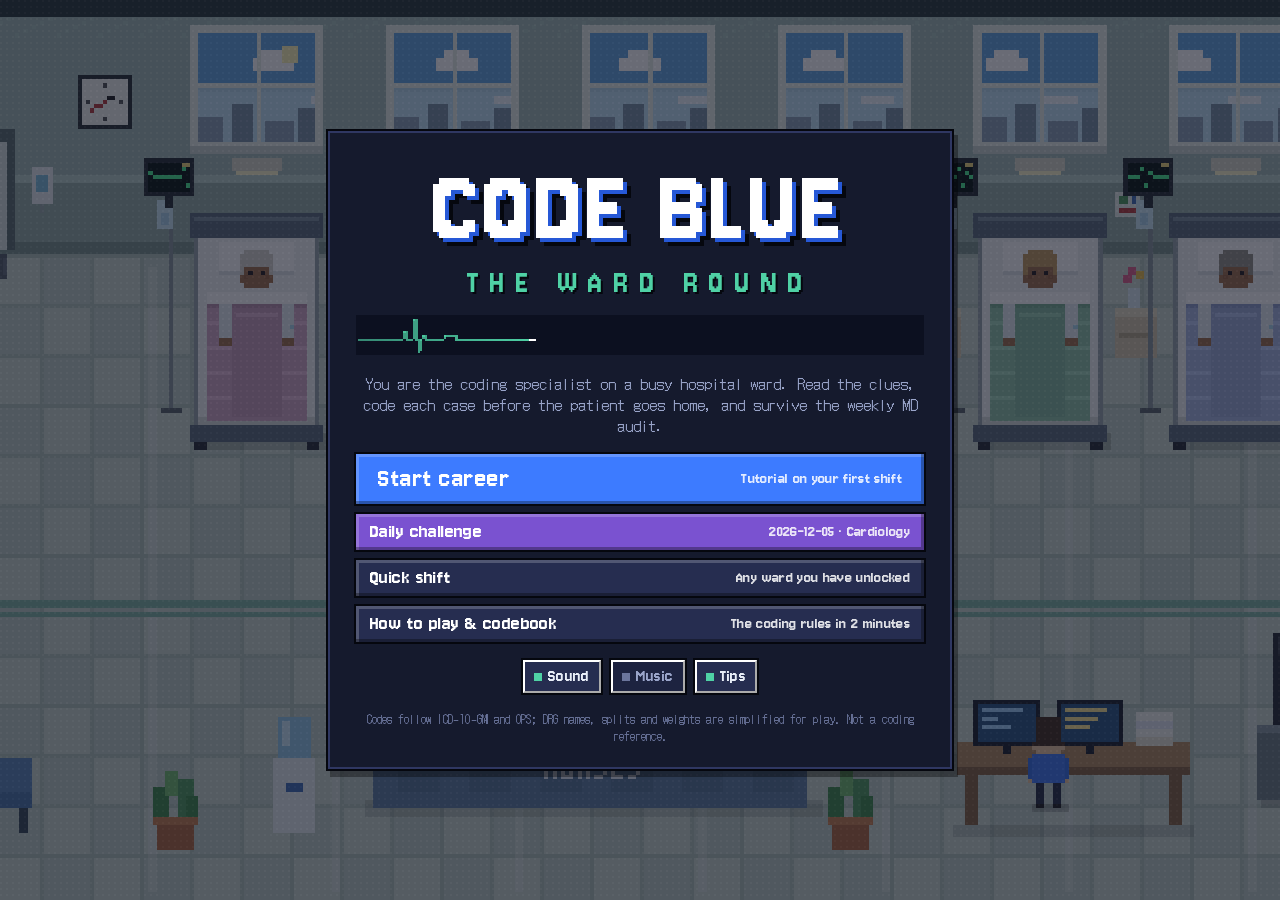
==== index.html @ c062140e "Add Code Blue: The Ward Round, a pixel-art hospital coding game Single-file browser game: ward simul" ====
<!doctype html>
<html lang="en">
<head>
<meta charset="utf-8">
<meta name="viewport" content="width=device-width,initial-scale=1,viewport-fit=cover">
<title>Code Blue: The Ward Round</title>
<meta name="claude:viewport-fit-sides" content="cover">
<meta name="description" content="A pixel-art time-management game about hospital case coding: read the clues, code each patient before discharge, survive the MD audit.">
<link rel="preconnect" href="https://fonts.googleapis.com">
<link rel="preconnect" href="https://fonts.gstatic.com" crossorigin>
<link href="https://fonts.googleapis.com/css2?family=DotGothic16&family=IBM+Plex+Mono:wght@400;600&family=Jersey+10&display=swap" rel="stylesheet">
<style>
/* Layout: one-screen arcade app. Ward canvas + case board on the left, patient chart on the right; stacks on phones. */
:root {
  color-scheme: dark;
  --ink: #0c1020;
  --panel: #151a2d;
  --panel-2: #1d2340;
  --panel-3: #262d50;
  --line: #2f3762;
  --line-2: #434e86;
  --edge: #05070e;
  --text: #e8edf7;
  --muted: #9aa5ca;
  --dim: #6b759c;
  --blue: #3d7bff;
  --blue-2: #2658d6;
  --mint: #4fd1a5;
  --amber: #ffb84d;
  --red: #ff5c6c;
  --violet: #b48cff;
  --gold: #ffd84a;
  --paper: #e6eeea;
  --paper-2: #d3dfda;
  --paper-ink: #1b2725;
  --paper-mute: #5a6d68;
  --f-display: 'Jersey 10', 'Arial Narrow', 'Courier New', monospace;
  --f-body: 'DotGothic16', 'Trebuchet MS', system-ui, sans-serif;
  --f-mono: 'IBM Plex Mono', ui-monospace, 'SFMono-Regular', Menlo, Consolas, monospace;
}
* { box-sizing: border-box; }
html, body { height: 100%; }
body {
  margin: 0; background: var(--ink); color: var(--text);
  font-family: var(--f-body); font-size: 15px; line-height: 1.4;
  background-image: radial-gradient(circle at 1px 1px, rgba(255, 255, 255, 0.035) 1px, transparent 0);
  background-size: 6px 6px;
  -webkit-font-smoothing: none;
  font-variant-ligatures: none;
}
button { font-family: inherit; font-size: inherit; color: inherit; }
:focus-visible { outline: 2px solid var(--gold); outline-offset: 2px; }
#root { height: 100%; }
.screen { min-height: 100%; padding-block: 20px; padding-left: max(16px, env(safe-area-inset-left, 0px)); padding-right: max(16px, env(safe-area-inset-right, 0px)); }

/* ---------- pixel primitives */
.frame { background: var(--panel); box-shadow: 0 0 0 2px var(--line), 0 0 0 4px var(--edge), 4px 6px 0 4px rgba(0, 0, 0, 0.35); }
.btn {
  display: inline-flex; align-items: center; justify-content: center; gap: 8px; cursor: pointer; border: 0;
  background: var(--blue); color: #fff; padding: 9px 14px; font-size: 15px; letter-spacing: 0.02em;
  box-shadow: inset -3px -3px 0 rgba(0, 0, 0, 0.32), inset 3px 3px 0 rgba(255, 255, 255, 0.2), 0 0 0 2px var(--edge);
  transition: transform 0.05s;
  user-select: none;
}
.btn:hover { filter: brightness(1.12); }
.btn:active { transform: translateY(2px); box-shadow: inset 3px 3px 0 rgba(0, 0, 0, 0.32), 0 0 0 2px var(--edge); }
.btn[disabled] { filter: grayscale(0.85) brightness(0.7); cursor: not-allowed; }
.btn.ghost { background: var(--panel-3); }
.btn.mint { background: #23a07a; }
.btn.amber { background: #c77d16; }
.btn.red { background: #c83448; }
.btn.violet { background: #7a52d0; }
.btn.small { padding: 5px 9px; font-size: 13px; }
.btn.big { padding: 14px 22px; font-size: 19px; }
.icon { width: 18px; height: 18px; image-rendering: pixelated; flex: none; }
.icon.sm { width: 14px; height: 14px; }
.icon.lg { width: 27px; height: 27px; }
.tag { display: inline-flex; align-items: center; gap: 4px; padding: 1px 6px; font-size: 12px; letter-spacing: 0.06em; text-transform: uppercase; background: var(--panel-3); color: var(--muted); }
.kbd { font-family: var(--f-mono); font-size: 11px; padding: 0 4px; background: var(--panel-3); color: var(--muted); }
.muted { color: var(--muted); }
.mono { font-family: var(--f-mono); }
.num { font-variant-numeric: tabular-nums; }
h1, h2, h3 { font-weight: 700; margin: 0; text-wrap: balance; }

/* ---------- title */
.title-screen { display: grid; place-items: center; min-height: 100%; position: relative; overflow: hidden; }
.title-bg { position: absolute; inset: 0; width: 100%; height: 100%; image-rendering: pixelated; object-fit: cover; opacity: 0.38; filter: saturate(0.9); }
.title-card { position: relative; width: min(620px, 100%); padding: 28px 26px 22px; display: grid; gap: 18px; text-align: center; }
.logo { font-size: clamp(42px, 10vw, 76px); line-height: 0.9; letter-spacing: 0.02em; color: #fff; text-shadow: 4px 4px 0 var(--blue-2), 8px 8px 0 var(--edge); }
.logo small { display: block; font-size: 0.32em; letter-spacing: 0.3em; color: var(--mint); text-shadow: 2px 2px 0 var(--edge); margin-top: 10px; }
.ecg { width: 100%; height: 40px; image-rendering: pixelated; }
.menu { display: grid; gap: 10px; }
.menu .btn { width: 100%; justify-content: space-between; }
.menu .btn span.sub { font-size: 12px; opacity: 0.8; }
.title-foot { font-size: 12px; color: var(--dim); }
.title-foot a { color: var(--muted); }
.row { display: flex; gap: 10px; flex-wrap: wrap; align-items: center; }
.row.center { justify-content: center; }
.toggle { display: inline-flex; gap: 6px; align-items: center; cursor: pointer; font-size: 13px; color: var(--muted); background: var(--panel-2); padding: 5px 9px; box-shadow: 0 0 0 2px var(--edge); }
.toggle[aria-pressed="true"] { color: var(--text); background: var(--panel-3); }
.toggle .dot { width: 8px; height: 8px; background: var(--dim); }
.toggle[aria-pressed="true"] .dot { background: var(--mint); }

/* ---------- hub */
.hub { max-width: 1060px; margin: 0 auto; display: grid; gap: 18px; }
.hub-head { display: flex; justify-content: space-between; align-items: end; gap: 16px; flex-wrap: wrap; }
.hub-head h1 { font-size: 34px; }
.eyebrow { font-size: 12px; letter-spacing: 0.22em; text-transform: uppercase; color: var(--mint); }
.week-track { display: grid; grid-template-columns: repeat(4, minmax(0, 1fr)); gap: 14px; }
.slot { padding: 14px; display: grid; gap: 8px; min-height: 128px; align-content: start; }
.slot.current { box-shadow: 0 0 0 2px var(--blue), 0 0 0 4px var(--edge), 4px 6px 0 4px rgba(0, 0, 0, 0.35); }
.slot.slot-boss { background: #2a1830; }
.slot h3 { font-size: 17px; }
.stars { display: flex; gap: 3px; }
.hub-grid { display: grid; grid-template-columns: minmax(0, 1.4fr) minmax(0, 1fr); gap: 18px; }
.panel { padding: 16px; display: grid; gap: 12px; align-content: start; }
.panel h2 { font-size: 18px; }
.ward-list { display: grid; gap: 8px; }
.ward-item { display: grid; grid-template-columns: 12px minmax(0, 1fr) auto; gap: 10px; align-items: center; padding: 8px 10px; background: var(--panel-2); }
.ward-item .sw { width: 12px; height: 28px; }
.ward-item.locked { opacity: 0.45; }
.ward-item p { margin: 0; font-size: 13px; color: var(--muted); }
.perk-list { display: grid; gap: 8px; }
.perk { display: grid; grid-template-columns: 27px minmax(0, 1fr); gap: 10px; align-items: center; padding: 8px 10px; background: var(--panel-2); }
.perk b { display: block; }
.perk span { font-size: 13px; color: var(--muted); }
.risk-meter { display: flex; gap: 4px; }
.risk-meter i { width: 14px; height: 14px; background: var(--panel-3); box-shadow: 0 0 0 1px var(--edge); }
.risk-meter i.on { background: var(--red); }

/* ---------- game */
.game { height: 100%; display: grid; grid-template-rows: auto minmax(0, 1fr); }
.hud { display: flex; align-items: center; gap: 12px; flex-wrap: wrap; padding: 8px max(16px, env(safe-area-inset-right, 0px)) 8px max(16px, env(safe-area-inset-left, 0px)); background: var(--panel); box-shadow: 0 2px 0 var(--line), 0 4px 0 var(--edge); position: relative; z-index: 5; }
.hud .ward-badge { display: flex; align-items: center; gap: 8px; font-size: 15px; }
.hud .ward-badge i { width: 10px; height: 22px; display: block; }
.hud .clock { font-size: 18px; min-width: 128px; font-variant-numeric: tabular-nums; }
.hud .clock small { display: block; font-size: 11px; color: var(--muted); letter-spacing: 0.1em; }
.energy { display: flex; align-items: center; gap: 6px; }
.energy .pips { display: flex; gap: 2px; }
.energy .pips i { width: 9px; height: 16px; background: var(--panel-3); box-shadow: 0 0 0 1px var(--edge); display: block; }
.energy .pips i.on { background: var(--gold); box-shadow: inset 0 -3px 0 #c89a18, 0 0 0 1px var(--edge); }
.energy .pips i.cost { background: #8a6a10; animation: blink 0.6s steps(2) infinite; }
.score { font-size: 20px; font-variant-numeric: tabular-nums; min-width: 92px; text-align: right; }
.score small { display: block; font-size: 11px; color: var(--muted); letter-spacing: 0.1em; }
.combo { font-size: 13px; color: var(--gold); min-width: 54px; }
.hud .spacer { flex: 1; }
.hud .tools { display: flex; gap: 6px; flex-wrap: wrap; }
@keyframes blink { 50% { opacity: 0.35; } }

.play { display: grid; grid-template-columns: minmax(0, 1.3fr) minmax(360px, 1fr); gap: 16px; padding: 14px max(16px, env(safe-area-inset-right, 0px)) 14px max(16px, env(safe-area-inset-left, 0px)); min-height: 0; }
.left { display: grid; grid-template-rows: auto auto minmax(0, 1fr); gap: 14px; min-height: 0; min-width: 0; }
.lower { display: grid; grid-template-columns: minmax(0, 1.25fr) minmax(0, 1fr); gap: 14px; min-height: 0; }
.lower > section { min-height: 0; display: grid; grid-template-rows: auto minmax(0, 1fr); gap: 8px; padding: 10px 12px; }
.timeline { position: relative; overflow: auto; min-height: 0; display: grid; gap: 4px; align-content: start; }
.tl-axis { position: relative; height: 16px; margin-left: 96px; font-size: 11px; color: var(--dim); }
.tl-axis span { position: absolute; top: 0; transform: translateX(-50%); white-space: nowrap; }
.tl-row { display: grid; grid-template-columns: 90px minmax(0, 1fr); gap: 6px; align-items: center; font-size: 12px; cursor: pointer; border: 0; background: transparent; color: var(--text); padding: 0; text-align: left; }
.tl-row .nm { white-space: nowrap; overflow: hidden; text-overflow: ellipsis; color: var(--muted); }
.tl-row.sel .nm { color: var(--text); }
.tl-track { position: relative; height: 14px; background: repeating-linear-gradient(90deg, var(--panel-2) 0 1px, transparent 1px 100%); background-color: var(--ink); }
.tl-track .mk { position: absolute; top: 2px; height: 10px; }
.tl-track .day { position: absolute; top: 0; bottom: 0; width: 1px; background: var(--line-2); }
.tl-track .noon { position: absolute; top: 0; bottom: 0; background: rgba(255, 216, 74, 0.07); }
.log { overflow: auto; min-height: 0; display: grid; gap: 3px; align-content: start; font-size: 13px; }
.log div { display: grid; grid-template-columns: 48px minmax(0, 1fr); gap: 6px; color: var(--muted); }
.log div time { color: var(--dim); font-variant-numeric: tabular-nums; }
.log div.good span { color: var(--mint); } .log div.bad span { color: var(--red); } .log div.warn span { color: var(--amber); }
.log b { color: var(--text); font-weight: 400; }
.hub-ward { margin-bottom: 4px; }
.canvas-wrap { position: relative; width: 100%; aspect-ratio: 384 / 216; max-width: 100%; background: #000; box-shadow: 0 0 0 2px var(--line), 0 0 0 4px var(--edge); }
.canvas-wrap canvas { width: 100%; height: 100%; display: block; image-rendering: pixelated; image-rendering: crisp-edges; cursor: pointer; }
.floaters { position: absolute; inset: 0; pointer-events: none; overflow: hidden; }
.floater { position: absolute; transform: translate(-50%, 0); font-size: 18px; font-weight: 700; color: var(--gold); text-shadow: 2px 2px 0 var(--edge); animation: floatUp 1.6s ease-out forwards; white-space: nowrap; }
.floater.bad { color: var(--red); }
.floater.good { color: var(--mint); }
@keyframes floatUp { 0% { opacity: 0; transform: translate(-50%, 6px); } 15% { opacity: 1; } 100% { opacity: 0; transform: translate(-50%, -46px); } }
.waiting { position: absolute; left: 8px; bottom: 8px; font-size: 12px; background: rgba(12, 16, 32, 0.85); padding: 3px 7px; color: var(--amber); box-shadow: 0 0 0 2px var(--edge); }

.board { display: grid; grid-template-columns: repeat(auto-fill, minmax(140px, 1fr)); gap: 10px; align-content: start; padding: 4px; }
.pcard { text-align: left; cursor: pointer; border: 0; padding: 8px 10px 9px; display: grid; gap: 5px; background: var(--panel); box-shadow: 0 0 0 2px var(--line), 0 0 0 4px var(--edge); position: relative; }
.pcard:hover { background: var(--panel-2); }
.pcard.sel { box-shadow: 0 0 0 2px var(--blue), 0 0 0 4px var(--edge); background: var(--panel-2); }
.pcard.urgent { animation: urgent 0.8s steps(2) infinite; }
@keyframes urgent { 50% { box-shadow: 0 0 0 2px var(--red), 0 0 0 4px var(--edge); } }
.pcard .top { display: flex; justify-content: space-between; gap: 6px; font-size: 13px; }
.pcard .nm { font-size: 14px; white-space: nowrap; overflow: hidden; text-overflow: ellipsis; }
.pcard .bar { height: 6px; background: var(--panel-3); }
.pcard .bar i { display: block; height: 100%; background: var(--mint); }
.pcard .chips { display: flex; gap: 4px; flex-wrap: wrap; min-height: 18px; }
.pcard .chip { font-size: 11px; padding: 0 5px; background: var(--panel-3); color: var(--muted); }
.pcard .chip.ok { background: #1d5a48; color: #c8fbe6; }
.pcard .chip.new { background: #6a5410; color: #fff2b0; }
.pcard .chip.wait { background: #2d3a6a; color: #c8d8ff; }
.pcard .chip.no { background: #5a1d28; color: #ffd0d6; }
.empty-board { color: var(--dim); font-size: 14px; padding: 10px; }

/* ---------- chart */
.chart { min-height: 0; min-width: 0; display: grid; grid-template-rows: auto minmax(0, 1fr) minmax(0, 1.3fr); background: var(--panel); box-shadow: 0 0 0 2px var(--line), 0 0 0 4px var(--edge); transition: filter 0.2s; }
.chart-docs { overflow: auto; min-height: 0; display: grid; gap: 10px; padding: 12px; align-content: start; }
.chart-work { overflow: auto; min-height: 0; padding: 12px; display: grid; gap: 14px; align-content: start; border-top: 2px solid var(--line); background: #131829; }
.chart-empty { display: grid; place-items: center; text-align: center; padding: 30px; color: var(--muted); gap: 10px; }
.chart-head { display: grid; grid-template-columns: 56px minmax(0, 1fr); gap: 12px; padding: 12px; border-bottom: 2px solid var(--line); }
.chart-head canvas { width: 56px; height: 56px; image-rendering: pixelated; box-shadow: 0 0 0 2px var(--edge); }
.chart-head h2 { font-size: 19px; }
.chart-head .meta { font-size: 13px; color: var(--muted); display: flex; flex-wrap: wrap; gap: 4px 10px; }
.dis-bar { display: grid; grid-template-columns: auto minmax(0, 1fr) auto; gap: 8px; align-items: center; font-size: 13px; margin-top: 4px; }
.dis-bar .track { height: 10px; background: var(--panel-3); box-shadow: 0 0 0 1px var(--edge); }
.dis-bar .track i { display: block; height: 100%; background: var(--mint); }
.dis-bar b { font-variant-numeric: tabular-nums; min-width: 64px; text-align: right; }
.doc-row { display: flex; gap: 8px; align-items: center; flex-wrap: wrap; margin-top: 6px; }
.doc-row canvas { width: 26px; height: 26px; box-shadow: 0 0 0 2px var(--edge); }
.doc-row .who { font-size: 13px; }
.doc-row .who small { display: block; color: var(--muted); font-size: 11px; }
.chart-body { overflow: auto; min-height: 0; display: grid; gap: 14px; padding: 12px; align-content: start; }
.sec-title { display: flex; justify-content: space-between; align-items: center; font-size: 12px; letter-spacing: 0.16em; text-transform: uppercase; color: var(--muted); }

.docs { display: grid; gap: 10px; }
.doc { background: var(--paper); color: var(--paper-ink); padding: 10px 12px 11px; box-shadow: 0 0 0 2px var(--edge), 3px 4px 0 2px rgba(0, 0, 0, 0.3); font-family: var(--f-mono); font-size: 13px; line-height: 1.5; position: relative; }
.doc.fresh { animation: fresh 1.2s steps(6); }
@keyframes fresh { 0% { transform: translateX(10px); opacity: 0; } 100% { transform: none; opacity: 1; } }
.doc .dh { display: flex; justify-content: space-between; gap: 8px; font-family: var(--f-display); font-size: 12px; color: var(--paper-mute); margin-bottom: 4px; letter-spacing: 0.04em; }
.stamp { font-family: var(--f-display); font-size: 14px; padding: 1px 7px 0; color: #fff; background: #4a5a8a; letter-spacing: 0.08em; }
.stamp.ADM { background: #3f6fbf; } .stamp.LAB { background: #2a8a6a; } .stamp.RAD { background: #6a4aa8; } .stamp.NURSE { background: #b0602a; }
.stamp.OR { background: #a83a4a; } .stamp.PATH { background: #7a5a3a; } .stamp.DOC { background: #2a6a8a; } .stamp.CATH { background: #a8304a; }
.stamp.CARD { background: #a8304a; } .stamp.ICU { background: #2a5aa8; } .stamp.THER { background: #3a8a3a; }
.doc p { margin: 0; }
.term { background: #ffe58a; color: var(--paper-ink); border: 0; padding: 0 3px; font: inherit; cursor: pointer; box-shadow: 0 2px 0 #c8a020; }
.term:hover, .term.active { background: #ffd040; }
.doc.vague { background: #efe4cc; }
.doc.vague p { color: #6a5a3a; font-style: italic; }
.doc .flag { margin-top: 8px; display: flex; gap: 8px; align-items: center; flex-wrap: wrap; font-family: var(--f-display); font-size: 12px; }
.doc .flag .lbl { padding: 1px 6px; background: #c77d16; color: #fff; letter-spacing: 0.06em; }
.doc .flag .lbl.hint { background: #2a6a8a; }
.doc .flag .lbl.ok { background: #2a8a6a; }
.doc.answer { background: #dfeaf8; }
.doc.struck p { text-decoration: line-through; opacity: 0.6; }
.doc .clar { margin-top: 6px; padding-top: 6px; border-top: 1px dashed #b8a888; font-style: normal; color: var(--paper-ink); }

.coding { display: grid; gap: 10px; }
.drgbox { position: sticky; top: -12px; z-index: 3; display: grid; grid-template-columns: auto minmax(0, 1fr) auto; gap: 10px; align-items: center; padding: 10px 12px; background: #0e1530; box-shadow: 0 0 0 2px var(--blue-2), 0 0 0 4px var(--edge); position: relative; }
.drgbox .drg { font-family: var(--f-mono); font-weight: 600; font-size: 24px; color: #fff; text-shadow: 2px 2px 0 var(--blue-2); min-width: 78px; font-variant-numeric: tabular-nums; }
.drgbox .drg.err { color: var(--red); text-shadow: 2px 2px 0 #5a1020; }
.drgbox .nm { font-size: 13px; color: var(--muted); }
.drgbox .val { text-align: right; font-size: 21px; color: var(--gold); font-variant-numeric: tabular-nums; }
.drgbox .val small { display: block; font-size: 11px; color: var(--muted); }
.drgbox .delta { position: absolute; right: 10px; top: -14px; font-size: 15px; animation: floatUp 1.4s ease-out forwards; text-shadow: 2px 2px 0 var(--edge); }
.pccl { display: flex; align-items: center; gap: 6px; font-size: 12px; color: var(--muted); grid-column: 1 / -1; flex-wrap: wrap; }
.pccl .segs { display: flex; gap: 2px; }
.pccl .segs i { width: 16px; height: 8px; background: var(--panel-3); display: block; }
.pccl .segs i.on { background: var(--violet); }
.pccl .why { flex: 1 1 200px; min-width: 0; color: var(--dim); }
.zone { min-height: 46px; padding: 6px; display: flex; gap: 6px; flex-wrap: wrap; align-items: center; background: var(--panel-2); box-shadow: inset 0 0 0 2px var(--line); position: relative; }
.zone.over { box-shadow: inset 0 0 0 2px var(--gold); background: #2a2a40; }
.zone.armed { box-shadow: inset 0 0 0 2px var(--blue); animation: blink 0.8s steps(2) infinite; cursor: pointer; }
.zone .ph { font-size: 13px; color: var(--dim); padding: 0 4px; }
.zone-label { font-size: 12px; letter-spacing: 0.1em; text-transform: uppercase; color: var(--muted); display: flex; justify-content: space-between; }
.zone.principal { min-height: 52px; background: #1a2448; }

.card { display: inline-grid; grid-template-columns: auto auto; gap: 0 8px; align-items: center; padding: 5px 8px; background: #22305a; color: var(--text); border: 0; cursor: grab; box-shadow: inset -2px -2px 0 rgba(0, 0, 0, 0.3), inset 2px 2px 0 rgba(255, 255, 255, 0.12), 0 0 0 2px var(--edge); text-align: left; touch-action: none; user-select: none; max-width: 100%; }
.card .cd { font-family: var(--f-mono); font-size: 13px; font-weight: 600; color: #fff; }
.card .cn { font-size: 12px; color: #c4cff0; grid-column: 1 / -1; line-height: 1.2; }
.card .ccl { display: flex; gap: 1px; justify-self: end; }
.card .ccl i { width: 4px; height: 7px; background: rgba(255, 255, 255, 0.15); display: block; }
.card .ccl i.on { background: var(--violet); }
.card.proc { background: #3d2860; }
.card.vent { background: #5a3c18; }
.card.sec-only { background: #283850; }
.card.placed { cursor: grab; }
.card.in-chart { opacity: 0.5; }
.card .x { grid-row: 1; grid-column: 2; justify-self: end; background: transparent; border: 0; color: #ffd0d6; cursor: pointer; font-size: 14px; padding: 0 2px; }
.card.bad-pdx { box-shadow: inset 0 0 0 2px var(--red), 0 0 0 2px var(--edge); }
.card.flash { animation: cflash 0.9s steps(3); }
@keyframes cflash { 0%, 66% { background: #6a5410; } }
.card .acts { grid-column: 1 / -1; display: flex; gap: 4px; margin-top: 4px; }
.card .acts button { font-size: 11px; padding: 1px 6px; border: 0; background: rgba(255, 255, 255, 0.12); color: #fff; cursor: pointer; }
.card .acts button:hover { background: var(--blue); }
.dragging { position: fixed; pointer-events: none; z-index: 1000; transform: rotate(-3deg) scale(1.05); opacity: 0.95; box-shadow: 6px 8px 0 rgba(0, 0, 0, 0.4), 0 0 0 2px var(--gold) !important; }

.finder { display: grid; gap: 8px; }
.finder input { width: 100%; font-family: var(--f-mono); font-size: 14px; padding: 8px 10px; background: var(--ink); color: var(--text); border: 0; box-shadow: inset 0 0 0 2px var(--line); }
.finder input:focus { box-shadow: inset 0 0 0 2px var(--blue); outline: none; }
.tray { display: flex; gap: 8px; flex-wrap: wrap; align-items: flex-start; }
.tray-group { display: grid; gap: 6px; width: 100%; }
.tray-group > .lbl { font-size: 12px; color: var(--muted); }
.tray-group > .lbl b { color: #ffe58a; font-weight: 400; }
.notebox { font-size: 13px; color: var(--muted); background: var(--panel-2); padding: 8px 10px; box-shadow: inset 3px 0 0 var(--violet); }
.notebox b { color: var(--text); font-family: var(--f-mono); }

.case-result { display: grid; gap: 10px; }
.res-banner { padding: 12px; font-size: 20px; text-align: center; box-shadow: 0 0 0 2px var(--edge); }
.res-banner.clean { background: #1d6a50; } .res-banner.drg { background: #2d5a8a; } .res-banner.under { background: #6a5a20; }
.res-banner.risk { background: #7a2838; } .res-banner.lost { background: #3a2030; }
.pts { display: grid; gap: 3px; font-size: 14px; }
.pts div { display: flex; justify-content: space-between; gap: 10px; }
.pts .good { color: var(--mint); } .pts .bad { color: var(--red); }
.cmp { display: grid; grid-template-columns: minmax(0, 1fr) minmax(0, 1fr); gap: 10px; }
.cmp > div { background: var(--panel-2); padding: 8px 10px; font-size: 13px; display: grid; gap: 4px; align-content: start; }
.cmp h4 { margin: 0; font-size: 12px; letter-spacing: 0.1em; text-transform: uppercase; color: var(--muted); font-weight: 400; }
.cmp .c { font-family: var(--f-mono); font-size: 12px; }
.cmp .c.miss { color: var(--amber); } .cmp .c.extra { color: var(--red); }
.notes { margin: 0; padding-left: 18px; font-size: 13px; color: var(--muted); display: grid; gap: 4px; }

/* ---------- overlays */
.overlay { position: fixed; inset: 0; z-index: 50; display: grid; place-items: center; background: rgba(6, 8, 18, 0.72); padding: 20px max(16px, env(safe-area-inset-right, 0px)) 20px max(16px, env(safe-area-inset-left, 0px)); }
.overlay.clear { background: rgba(6, 8, 18, 0.35); }
.modal { width: min(560px, 100%); padding: 20px; display: grid; gap: 14px; max-height: calc(100% - 20px); overflow: auto; }
.modal h2 { font-size: 24px; }
.modal p { margin: 0; color: var(--muted); }
.coach { width: min(520px, 100%); display: grid; grid-template-columns: 64px minmax(0, 1fr); gap: 14px; padding: 16px; align-items: start; }
.coach canvas { width: 64px; height: 64px; image-rendering: pixelated; box-shadow: 0 0 0 2px var(--edge); }
.coach h3 { font-size: 17px; color: var(--mint); margin-bottom: 4px; }
.coach p { margin: 0 0 6px; color: var(--text); font-size: 15px; }
.coach p em { color: var(--gold); font-style: normal; }
.coach .row { justify-content: flex-end; margin-top: 6px; }
.coffee-ov .modal { text-align: center; }
.coffee-bar { height: 14px; background: var(--panel-3); box-shadow: 0 0 0 2px var(--edge); }
.coffee-bar i { display: block; height: 100%; background: #b07a3a; width: 0; }
.toasts { position: fixed; z-index: 60; right: max(16px, env(safe-area-inset-right, 0px)); bottom: 16px; display: grid; gap: 8px; width: min(340px, calc(100% - 32px)); pointer-events: none; }
.toast { background: var(--panel-2); padding: 9px 12px; font-size: 14px; box-shadow: 0 0 0 2px var(--line), 0 0 0 4px var(--edge); animation: toastIn 0.25s steps(4); display: flex; gap: 8px; align-items: center; }
.toast.good { box-shadow: 0 0 0 2px var(--mint), 0 0 0 4px var(--edge); }
.toast.bad { box-shadow: 0 0 0 2px var(--red), 0 0 0 4px var(--edge); }
.toast.warn { box-shadow: 0 0 0 2px var(--amber), 0 0 0 4px var(--edge); }
@keyframes toastIn { from { transform: translateX(30px); opacity: 0; } }

/* ---------- results */
.results { max-width: 980px; margin: 0 auto; display: grid; gap: 18px; }
.res-head { display: grid; grid-template-columns: minmax(0, 1fr) auto; gap: 16px; align-items: end; }
.res-head h1 { font-size: 34px; }
.big-score { font-size: 46px; color: var(--gold); text-shadow: 3px 3px 0 var(--edge); font-variant-numeric: tabular-nums; text-align: right; }
.big-score small { display: block; font-size: 13px; color: var(--muted); text-shadow: none; }
.kpis { display: grid; grid-template-columns: repeat(4, minmax(0, 1fr)); gap: 12px; }
.kpi { padding: 12px; display: grid; gap: 2px; }
.kpi b { font-size: 24px; font-variant-numeric: tabular-nums; }
.kpi span { font-size: 12px; color: var(--muted); letter-spacing: 0.08em; text-transform: uppercase; }
.case-table { width: 100%; border-collapse: collapse; font-size: 14px; }
.case-table th { text-align: left; font-weight: 400; font-size: 12px; color: var(--muted); letter-spacing: 0.1em; text-transform: uppercase; padding: 6px 8px; border-bottom: 2px solid var(--line); }
.case-table td { padding: 8px; border-bottom: 1px solid var(--line); vertical-align: top; }
.case-table td.num { text-align: right; font-variant-numeric: tabular-nums; white-space: nowrap; }
.case-table tr.clickable { cursor: pointer; }
.case-table tr.clickable:hover td { background: var(--panel-2); }
.st { display: inline-block; padding: 1px 6px; font-size: 12px; white-space: nowrap; }
.st.clean { background: #1d6a50; } .st.drg { background: #2d5a8a; } .st.under { background: #6a5a20; } .st.risk { background: #7a2838; } .st.lost { background: #3a2030; }
.scroll-x { overflow-x: auto; }
.detail-row td { background: var(--panel-2); }

/* ---------- audit */
.audit { max-width: 1060px; margin: 0 auto; display: grid; gap: 16px; }
.arena { display: grid; grid-template-columns: 240px minmax(0, 1fr); gap: 18px; align-items: start; }
.boss { padding: 14px; display: grid; gap: 10px; justify-items: center; text-align: center; background: #241630; }
.boss canvas { width: 192px; height: 240px; image-rendering: pixelated; }
.boss h3 { font-size: 18px; }
.boss .hp { width: 100%; height: 12px; background: #120a18; box-shadow: 0 0 0 2px var(--edge); }
.boss .hp i { display: block; height: 100%; background: var(--red); transition: width 0.3s steps(6); }
.hearts { display: flex; gap: 4px; justify-content: center; }
.speech { position: relative; padding: 14px 16px; background: #f4f0f8; color: #241630; font-size: 17px; box-shadow: 0 0 0 2px var(--edge), 4px 5px 0 2px rgba(0, 0, 0, 0.3); }
.speech b { font-family: var(--f-mono); color: #241630; font-weight: 600; }
.challenge { display: grid; gap: 12px; }
.ch-head { display: flex; justify-content: space-between; gap: 10px; align-items: center; flex-wrap: wrap; }
.timer { height: 10px; background: var(--panel-3); box-shadow: 0 0 0 2px var(--edge); }
.timer i { display: block; height: 100%; background: var(--amber); }
.evidence { display: grid; gap: 8px; }
.ev { text-align: left; border: 0; cursor: pointer; background: var(--paper); color: var(--paper-ink); padding: 8px 10px; font-family: var(--f-mono); font-size: 13px; box-shadow: 0 0 0 2px var(--edge); display: grid; gap: 3px; }
.ev:hover { background: #fff8d8; }
.ev .dh { font-family: var(--f-display); font-size: 11px; color: var(--paper-mute); display: flex; gap: 6px; align-items: center; }
.ev.vague { background: #efe4cc; font-style: italic; }
.ev.right { box-shadow: 0 0 0 3px var(--mint); }
.ev.wrong { box-shadow: 0 0 0 3px var(--red); }
.verdict { padding: 12px; font-size: 18px; text-align: center; box-shadow: 0 0 0 2px var(--edge); }
.verdict.good { background: #1d6a50; } .verdict.bad { background: #7a2838; } .verdict.meh { background: #5a4a20; }

/* ---------- daily / help */
.daily { max-width: 820px; margin: 0 auto; display: grid; gap: 18px; }
.share { font-family: var(--f-mono); font-size: 13px; white-space: pre-wrap; background: var(--ink); padding: 12px; box-shadow: inset 0 0 0 2px var(--line); user-select: all; }
.lb { width: 100%; border-collapse: collapse; font-size: 15px; }
.lb td { padding: 6px 8px; border-bottom: 1px solid var(--line); }
.lb td.num { text-align: right; font-variant-numeric: tabular-nums; }
.lb tr.me td { color: var(--gold); }
textarea.paste { width: 100%; min-height: 70px; font-family: var(--f-mono); font-size: 13px; background: var(--ink); color: var(--text); border: 0; box-shadow: inset 0 0 0 2px var(--line); padding: 8px; resize: vertical; }
input.name { font-family: var(--f-display); font-size: 15px; padding: 7px 10px; background: var(--ink); color: var(--text); border: 0; box-shadow: inset 0 0 0 2px var(--line); width: min(240px, 100%); }
.help { max-width: 860px; margin: 0 auto; display: grid; gap: 16px; }
.help .panel p { margin: 0; color: var(--muted); max-width: 68ch; }
.help .panel p b { color: var(--text); font-weight: 400; }
.lesson { display: grid; grid-template-columns: 34px minmax(0, 1fr); gap: 12px; }
.lesson .n { font-size: 22px; color: var(--blue); }
.codebook { width: 100%; border-collapse: collapse; font-size: 13px; }
.codebook td { padding: 5px 8px; border-bottom: 1px solid var(--line); vertical-align: top; }
.codebook td:first-child { font-family: var(--f-mono); white-space: nowrap; color: #fff; }
.codebook td.k { color: var(--muted); white-space: nowrap; }
.perk-pick { display: grid; grid-template-columns: repeat(3, minmax(0, 1fr)); gap: 12px; }
.perk-pick .btn { flex-direction: column; align-items: flex-start; text-align: left; gap: 6px; padding: 14px; background: var(--panel-2); }
.perk-pick .btn b { font-size: 16px; }
.perk-pick .btn span { font-size: 13px; color: var(--muted); }


/* ---------- type: Jersey 10 for display, DotGothic16 for running text, Plex Mono for records */
b, strong { font-weight: 400; color: var(--text); }
h1, h2, h3, .logo, .btn, .big-score, .score, .clock, .drgbox .val, .kpi b, .eyebrow, .sec-title, .zone-label, .tag, .stamp, .res-banner, .verdict,
.st, .combo, .pcard .top, .pcard .nm, .pcard .chip, .doc .flag .lbl, .doc .dh, .ev .dh, .floater, .toggle, .pccl > span:first-child, .pccl > b, .drgbox .val small,
.big-score small, .score small, .clock small, .kpi span, .case-table th, .cmp h4, .tl-axis, .waiting, .delta, .menu .btn span.sub, .ward-badge b, .hearts, .lesson .n, .slot .muted, .tray-group > .lbl
{ font-family: var(--f-display); font-weight: 400; letter-spacing: 0.02em; }
h1 { font-size: 46px; line-height: 1; }
.hub-head h1, .res-head h1 { font-size: 46px; }
h2, .panel h2, .modal h2 { font-size: 27px; line-height: 1.05; }
.chart-head h2 { font-size: 27px; }
h3, .slot h3, .boss h3, .coach h3 { font-size: 23px; }
.logo { font-size: clamp(60px, 14vw, 112px); line-height: 0.85; letter-spacing: 0.03em; }
.logo small { font-size: 0.3em; letter-spacing: 0.32em; margin-top: 12px; }
.btn { font-size: 21px; padding: 7px 14px 8px; line-height: 1; }
.btn.small { font-size: 18px; padding: 5px 9px 6px; }
.btn.big { font-size: 27px; padding: 11px 22px 12px; }
.menu .btn span.sub { font-size: 17px; opacity: 0.85; }
.big-score { font-size: 64px; line-height: 0.95; }
.big-score small, .score small, .clock small { font-size: 15px; letter-spacing: 0.12em; }
.score { font-size: 30px; line-height: 0.95; }
.clock { font-size: 28px; line-height: 0.95; }
.combo { font-size: 20px; }
.ward-badge b { font-size: 21px; }
.drgbox .val { font-size: 32px; line-height: 1; }
.drgbox .val small { font-size: 14px; }
.kpi b { font-size: 38px; line-height: 1; }
.kpi span { font-size: 16px; letter-spacing: 0.08em; }
.eyebrow { font-size: 17px; letter-spacing: 0.18em; }
.sec-title { font-size: 17px; letter-spacing: 0.12em; }
.zone-label { font-size: 16px; letter-spacing: 0.08em; }
.tag { font-size: 16px; letter-spacing: 0.06em; padding: 1px 7px; }
.doc .dh, .ev .dh { font-size: 15px; }
.doc .flag { font-size: 14px; }
.doc .flag .lbl { font-size: 15px; }
.res-banner { font-size: 28px; }
.verdict { font-size: 26px; }
.verdict div { font-family: var(--f-body); }
.st { font-size: 16px; }
.pcard .top { font-size: 17px; }
.pcard .nm { font-size: 21px; line-height: 1; }
.pcard .chip { font-size: 15px; padding: 0 5px; }
.floater { font-size: 28px; }
.toggle { font-size: 18px; }
.pccl > span:first-child, .pccl > b { font-size: 16px; }
.case-table th, .cmp h4 { font-size: 16px; }
.tl-axis { font-size: 14px; }
.waiting { font-size: 16px; }
.delta { font-size: 22px; }
.lesson .n { font-size: 30px; }
.slot .muted { font-size: 17px; }
.tray-group > .lbl { font-size: 17px; }
.tray-group > .lbl b { color: #ffe58a; }
.hearts { font-size: 18px; }


@media (min-width: 1280px) {
  .play { grid-template-columns: minmax(0, 1.2fr) minmax(300px, 0.85fr) minmax(340px, 0.95fr); grid-template-rows: auto minmax(0, 1fr); }
  .play > .left { grid-column: 1; grid-row: 1 / span 2; }
  .chart { display: contents; }
  .chart > * { background: var(--panel); box-shadow: 0 0 0 2px var(--line), 0 0 0 4px var(--edge); }
  .chart > .chart-head { grid-column: 2; grid-row: 1; border-bottom: 0; }
  .chart > .chart-docs { grid-column: 2; grid-row: 2; }
  .chart > .chart-work { grid-column: 3; grid-row: 1 / span 2; border-top: 0; background: #131829; }
  .chart > .chart-empty { grid-column: 2 / 4; grid-row: 1 / span 2; }
  .chart.locked > .chart-head, .chart.locked > .chart-docs { grid-column: 2 / 4; }
}
@media (max-width: 980px) {
  .play { grid-template-columns: minmax(0, 1fr); }
  .play > .left { display: contents; }
  .canvas-wrap { order: 1; } .board { order: 2; } .chart { order: 3; } .lower { order: 4; }
  .game { height: auto; min-height: 100%; }
  .left { grid-template-rows: auto auto auto; }
  .lower { grid-template-columns: minmax(0, 1fr); }
  .log { max-height: 220px; }
  .board { grid-template-columns: repeat(auto-fill, minmax(140px, 1fr)); overflow: visible; }
  .chart-docs, .chart-work { overflow: visible; max-height: none; }
  .hub-grid, .arena { grid-template-columns: minmax(0, 1fr); }
  .week-track { grid-template-columns: repeat(2, minmax(0, 1fr)); }
  .kpis { grid-template-columns: repeat(2, minmax(0, 1fr)); }
  .perk-pick { grid-template-columns: minmax(0, 1fr); }
  .boss canvas { width: 128px; height: 160px; }
}
@media (max-width: 560px) {
  body { font-size: 14px; }
  .hud { gap: 8px; }
  .hud .clock { min-width: 0; font-size: 22px; }
  .score { font-size: 24px; min-width: 0; }
  h1, .hub-head h1, .res-head h1 { font-size: 36px; }
  .big-score { font-size: 48px; }
  .res-head { grid-template-columns: minmax(0, 1fr); }
  .big-score { text-align: left; }
  .cmp { grid-template-columns: minmax(0, 1fr); }
  .chart-head { grid-template-columns: 44px minmax(0, 1fr); }
  .chart-head canvas { width: 44px; height: 44px; }
}
@media (prefers-reduced-motion: reduce) {
  *, *::before, *::after { animation-duration: 0.01ms !important; animation-iteration-count: 1 !important; transition: none !important; }
}
.perk-pick .btn b { font-size: 27px; color: #fff; }
.perk-pick .btn span { font-family: var(--f-body); font-size: 15px; letter-spacing: 0; line-height: 1.4; color: var(--muted); }
.menu .btn { text-align: left; }
</style>
</head>
<body>
<div id="root"></div>
<script>
"use strict";
// ============================================================================
// DATA: code catalogue, DRG table, doctors, wards, case templates, perks
// Codes follow ICD-10-GM / OPS conventions. DRG names, splits and relative
// weights are simplified for gameplay but follow the real G-DRG logic:
// principal diagnosis -> base DRG, procedures -> surgical/invasive DRGs,
// secondary diagnoses -> CCL -> PCCL -> severity split.
// ============================================================================

const BASE_RATE = 4300; // EUR per relative weight (fictional state base rate)

// kind: dx | proc | vent
// ccl: complication level of a secondary diagnosis (0-4)
// drg: base DRG when used as principal diagnosis
// sec: may only be coded as a secondary diagnosis
// surg: OR procedure -> {drg, mdc}
const CODES = {};
function C(code, name, kind, o = {}) { CODES[code] = Object.assign({ code, name, kind, ccl: 0 }, o); }

// ---- Respiratory (MDC 04)
C('J18.9', 'Pneumonia, unspecified', 'dx', { ccl: 3, drg: 'E77', note: 'Use when no organism is identified. If a culture names the germ, a more specific code wins.' });
C('J15.9', 'Bacterial pneumonia, unspecified', 'dx', { ccl: 3, drg: 'E77', note: 'Only if "bacterial" is documented but the germ is unknown.' });
C('J13', 'Pneumonia due to S. pneumoniae', 'dx', { ccl: 3, drg: 'E77', note: 'Pneumococcal pneumonia. The organism is already inside this code, so no extra B95.3.' });
C('J69.0', 'Aspiration pneumonia', 'dx', { ccl: 3, drg: 'E77', note: 'Pneumonia caused by inhaling food, drink or vomit.' });
C('B95.3', 'S. pneumoniae as cause of disease', 'dx', { sec: true, note: 'An "organism" add-on code. Never a principal. Redundant when the disease code already names the germ.' });
C('J44.1', 'COPD with acute exacerbation', 'dx', { ccl: 1, drg: 'E65', note: 'Chronic lung disease that suddenly got worse.' });
C('J44.9', 'COPD, stable', 'dx', { ccl: 1, drg: 'E65', note: 'Chronic lung disease, codable as secondary when it is treated (inhalers continued etc.).' });
C('J96.0', 'Acute respiratory failure', 'dx', { ccl: 3, drg: 'E64', note: 'Lungs cannot keep oxygen up or CO2 down. Needs a blood gas or ventilation support documented.' });
C('J90', 'Pleural effusion', 'dx', { ccl: 2, drg: 'E75', note: 'Fluid around the lung. Codable when it is treated, e.g. drained.' });
C('J80', 'Acute respiratory distress syndrome (ARDS)', 'dx', { ccl: 4, drg: 'E64', note: 'Severe lung failure, typically in the ICU.' });
C('R06.0', 'Dyspnoea (shortness of breath)', 'dx', { ccl: 0, drg: 'E75', note: 'A symptom. Not coded when the cause is known.' });
C('I26.9', 'Pulmonary embolism', 'dx', { ccl: 4, drg: 'E64', note: 'Blood clot in the lung arteries. Only code it if it was confirmed, never on suspicion alone once excluded.' });
C('R13.9', 'Dysphagia (swallowing disorder)', 'dx', { ccl: 2, drg: 'G67', note: 'Trouble swallowing. Codable when it causes extra work: speech therapy, texture-modified diet.' });

// ---- Circulatory (MDC 05)
C('I50.19', 'Left heart failure, NYHA unspecified', 'dx', { ccl: 2, drg: 'F62', note: 'Heart failure where the severity class was not documented.' });
C('I50.13', 'Left heart failure, NYHA III', 'dx', { ccl: 2, drg: 'F62', note: 'Breathless with light exertion.' });
C('I50.14', 'Left heart failure, NYHA IV', 'dx', { ccl: 3, drg: 'F62', note: 'Breathless even at rest. The most severe class.' });
C('I48.0', 'Atrial fibrillation, paroxysmal', 'dx', { ccl: 1, drg: 'F71', note: 'Irregular heartbeat that stops on its own (usually within 7 days).' });
C('I48.1', 'Atrial fibrillation, persistent', 'dx', { ccl: 1, drg: 'F71', note: 'Irregular heartbeat lasting more than 7 days or ended by cardioversion.' });
C('I48.2', 'Atrial fibrillation, permanent', 'dx', { ccl: 1, drg: 'F71', note: 'Irregular heartbeat that is accepted long term (rate control only).' });
C('I10.00', 'Essential hypertension', 'dx', { ccl: 0, drg: 'F67', note: 'High blood pressure, codable as secondary when it is treated.' });
C('I10.01', 'Hypertension with hypertensive crisis', 'dx', { ccl: 1, drg: 'F67', note: 'Dangerously high blood pressure needing urgent treatment.' });
C('I21.0', 'Acute transmural MI, anterior wall (STEMI)', 'dx', { ccl: 3, drg: 'F60', note: 'Heart attack with ST elevation on the ECG.' });
C('I21.4', 'Acute subendocardial MI (NSTEMI)', 'dx', { ccl: 3, drg: 'F60', note: 'Heart attack proven by rising troponin, no ST elevation.' });
C('I20.0', 'Unstable angina', 'dx', { ccl: 1, drg: 'F66', note: 'Chest pain from the heart, but troponin stays normal. Once troponin rises it is an MI.' });
C('I25.11', 'Coronary artery disease, 1 vessel', 'dx', { ccl: 0, drg: 'F66', note: 'Narrowed heart arteries: one vessel.' });
C('I25.12', 'Coronary artery disease, 2 vessels', 'dx', { ccl: 0, drg: 'F66', note: 'Narrowed heart arteries: two vessels.' });
C('I25.13', 'Coronary artery disease, 3 vessels', 'dx', { ccl: 1, drg: 'F66', note: 'Narrowed heart arteries: three vessels.' });
C('I44.2', 'Complete AV block (3rd degree)', 'dx', { ccl: 2, drg: 'F71', note: 'The electrical signal from the upper to lower heart chambers is fully blocked.' });
C('I44.1', 'AV block, 2nd degree', 'dx', { ccl: 1, drg: 'F71', note: 'Some beats are blocked, not all.' });
C('R57.0', 'Cardiogenic shock', 'dx', { ccl: 4, sec: true, note: 'The heart pumps too weakly to keep blood pressure up.' });
C('R57.2', 'Septic shock', 'dx', { ccl: 4, sec: true, note: 'Blood pressure collapses from infection despite fluids, vasopressors needed. Code the infection first.' });
C('R55', 'Syncope (fainting)', 'dx', { ccl: 0, drg: 'F73', note: 'A symptom. Once the cause is found, the cause becomes principal.' });
C('I95.1', 'Orthostatic hypotension', 'dx', { ccl: 1, drg: 'F73', note: 'Blood pressure drops on standing up. Needs a positive test.' });
C('R07.4', 'Chest pain, unspecified', 'dx', { ccl: 0, drg: 'F74', note: 'A symptom code. Replace it as soon as a diagnosis explains the pain.' });
C('I80.2', 'Deep vein thrombosis (leg)', 'dx', { ccl: 2, drg: 'F65', note: 'Blood clot in a deep leg vein. Only code a current, treated clot, not an old one.' });

// ---- Digestive / hepatobiliary (MDC 06/07)
C('K35.8', 'Acute appendicitis, uncomplicated', 'dx', { drg: 'G67', note: 'Inflamed appendix without peritonitis.' });
C('K35.3', 'Acute appendicitis, localised peritonitis', 'dx', { drg: 'G67', note: 'Inflammation spread to the nearby lining of the belly.' });
C('K35.2', 'Acute appendicitis, generalised peritonitis', 'dx', { drg: 'G67', note: 'Inflammation spread through the whole belly. Serious.' });
C('R10.3', 'Pain in lower abdomen', 'dx', { drg: 'G67', note: 'A symptom. Replace it once the cause is known.' });
C('K80.00', 'Gallstones with acute cholecystitis', 'dx', { drg: 'H64', note: 'Stones plus an acutely inflamed gallbladder.' });
C('K80.20', 'Gallstones without cholecystitis', 'dx', { drg: 'H64', note: 'Stones, no inflammation documented.' });
C('K40.90', 'Inguinal hernia, uncomplicated', 'dx', { drg: 'G67', note: 'Groin hernia, not trapped.' });
C('K40.30', 'Inguinal hernia, incarcerated', 'dx', { drg: 'G67', note: 'Groin hernia with trapped (obstructed) bowel.' });
C('K56.0', 'Paralytic ileus', 'dx', { ccl: 3, drg: 'G67', note: 'The bowel stops moving, often after surgery.' });
C('T81.4', 'Wound infection after a procedure', 'dx', { ccl: 3, drg: 'X64', note: 'Surgical site infection. Needs a doctor\'s diagnosis, not just "looks red".' });

// ---- Musculoskeletal / injuries
C('S72.00', 'Femoral neck fracture', 'dx', { drg: 'I76', note: 'Broken hip (neck of the thigh bone).' });
C('S72.10', 'Pertrochanteric fracture', 'dx', { drg: 'I76', note: 'Broken hip, but lower down. Only if the X-ray says so.' });
C('S06.0', 'Concussion', 'dx', { ccl: 1, drg: 'B80', note: 'Brain concussion. Must be diagnosed, a bump on the head is not enough.' });
C('R29.6', 'Tendency to fall', 'dx', { ccl: 1, drg: 'B63', note: 'Repeated falls. Codable when it leads to fall-prevention work.' });

// ---- Kidney / urinary (MDC 11)
C('N39.0', 'Urinary tract infection', 'dx', { ccl: 2, drg: 'L63', note: 'Bladder or urinary infection, site not specified.' });
C('N10', 'Acute pyelonephritis', 'dx', { ccl: 2, drg: 'L63', note: 'Kidney infection. More specific than N39.0, needs imaging or clinical proof.' });
C('N30.0', 'Acute cystitis', 'dx', { ccl: 1, drg: 'L63', note: 'Bladder infection.' });
C('B96.2', 'E. coli as cause of disease', 'dx', { sec: true, note: 'Organism add-on code. Added next to an infection code when the germ is known.' });
C('N17.9', 'Acute kidney injury', 'dx', { ccl: 3, drg: 'L60', note: 'Kidney function drops suddenly. Needs creatinine rise + doctor\'s diagnosis.' });
C('N18.3', 'Chronic kidney disease, stage 3', 'dx', { ccl: 1, drg: 'L60', note: 'Long-term reduced kidney function (eGFR 30-59).' });
C('N18.4', 'Chronic kidney disease, stage 4', 'dx', { ccl: 2, drg: 'L60', note: 'Severely reduced kidney function (eGFR 15-29).' });
C('R33', 'Urinary retention', 'dx', { ccl: 1, drg: 'L64', note: 'Unable to empty the bladder. Codable when a catheter is needed.' });

// ---- Endocrine / metabolic (MDC 10)
C('E86', 'Volume depletion (dehydration)', 'dx', { ccl: 1, drg: 'K62', note: 'Too little fluid. Codable when IV fluids are given for it.' });
C('E87.1', 'Hyponatraemia', 'dx', { ccl: 2, drg: 'K62', note: 'Low sodium. Codable when treated or monitored, not as a lone lab value.' });
C('E87.6', 'Hypokalaemia', 'dx', { ccl: 1, drg: 'K62', note: 'Low potassium. Codable only when it is treated (e.g. potassium given).' });
C('E11.90', 'Type 2 diabetes, no complications', 'dx', { ccl: 0, drg: 'K60', note: 'Diabetes on stable medication.' });
C('E11.91', 'Type 2 diabetes, derailed', 'dx', { ccl: 2, drg: 'K60', note: 'Diabetes out of control, needing treatment changes ("entgleist").' });
C('E43', 'Severe protein-energy malnutrition', 'dx', { ccl: 3, drg: 'K62', note: 'Severe malnutrition. Needs a documented assessment (BMI, weight loss).' });
C('E44.0', 'Moderate protein-energy malnutrition', 'dx', { ccl: 2, drg: 'K62', note: 'Moderate malnutrition with a documented assessment and treatment.' });

// ---- Blood (MDC 16)
C('D62', 'Acute posthaemorrhagic anaemia', 'dx', { ccl: 2, drg: 'Q60', note: 'Anaemia from acute blood loss, e.g. after surgery. Typically shown by a transfusion.' });
C('D64.9', 'Anaemia, unspecified', 'dx', { ccl: 1, drg: 'Q60', note: 'Low haemoglobin without a documented cause. Needs treatment to be codable.' });

// ---- Infections (MDC 18)
C('A41.9', 'Sepsis, unspecified organism', 'dx', { ccl: 4, drg: 'T60', note: 'Life-threatening body-wide reaction to infection.' });
C('A41.51', 'Sepsis due to E. coli', 'dx', { ccl: 4, drg: 'T60', note: 'Sepsis with E. coli proven in the blood culture.' });
C('U80.00', 'MRSA (multi-resistant S. aureus)', 'dx', { ccl: 2, sec: true, note: 'Resistant germ carried by the patient. Secondary-only code.' });

// ---- Nervous system / mental (MDC 01/19)
C('F05.0', 'Delirium, not on top of dementia', 'dx', { ccl: 2, drg: 'B63', note: 'Acute confusion in a patient without dementia.' });
C('F05.1', 'Delirium superimposed on dementia', 'dx', { ccl: 2, drg: 'B63', note: 'Acute confusion in a patient who already has dementia.' });
C('F03', 'Dementia, unspecified', 'dx', { ccl: 1, drg: 'B63', note: 'Long-term memory and thinking decline.' });
C('R41.0', 'Disorientation (confusion), unspecified', 'dx', { ccl: 0, drg: 'B63', note: 'A symptom. Code the diagnosis behind it (e.g. delirium) once documented.' });

// ---- Skin
C('L89.14', 'Pressure ulcer category 2, sacrum', 'dx', { ccl: 2, drg: 'J61', note: 'Open sore on the lower back from lying. Category 2 = skin broken, shallow.' });
C('L89.24', 'Pressure ulcer category 3, sacrum', 'dx', { ccl: 3, drg: 'J61', note: 'Deep pressure sore down into fat tissue.' });

// ---- Procedures (OPS)
C('5-470.1', 'Appendectomy, laparoscopic', 'proc', { surg: { drg: 'G23', mdc: 'G' }, note: 'Keyhole removal of the appendix.' });
C('5-470.0', 'Appendectomy, open', 'proc', { surg: { drg: 'G23', mdc: 'G' }, note: 'Removal of the appendix through an open cut.' });
C('5-511.11', 'Cholecystectomy, laparoscopic', 'proc', { surg: { drg: 'H08', mdc: 'H' }, note: 'Keyhole gallbladder removal.' });
C('5-511.01', 'Cholecystectomy, open', 'proc', { surg: { drg: 'H07', mdc: 'H' }, note: 'Open gallbladder removal. Only if the OR report says open (or converted).' });
C('5-530.3', 'Inguinal hernia repair with mesh', 'proc', { surg: { drg: 'G24', mdc: 'G' }, note: 'Groin hernia closed with a plastic mesh.' });
C('5-820.41', 'Hip hemiarthroplasty, cemented', 'proc', { surg: { drg: 'I47', mdc: 'I' }, note: 'Half-hip replacement (only the ball side).' });
C('5-820.00', 'Total hip replacement', 'proc', { surg: { drg: 'I47', mdc: 'I', big: true }, note: 'Both ball and socket replaced. Check the OR report.' });
C('5-377.30', 'Pacemaker implant, dual-chamber', 'proc', { surg: { drg: 'F12', mdc: 'F' }, note: 'Pacemaker with leads in two heart chambers.' });
C('1-275.0', 'Coronary angiography', 'proc', { invasive: 'cath', note: 'Diagnostic heart catheter: dye shows the heart arteries.' });
C('8-837.m0', 'PCI with 1 drug-eluting stent', 'proc', { invasive: 'pci', note: 'Balloon + stent that opens a blocked heart artery.' });
C('8-837.00', 'PCI, balloon only', 'proc', { invasive: 'pci', note: 'Balloon dilation without a stent.' });
C('8-640.0', 'Electrical cardioversion', 'proc', { note: 'A synchronised shock that resets the heart rhythm.' });
C('8-152.1', 'Pleural puncture (drainage)', 'proc', { note: 'Fluid drained from around the lung with a needle.' });
C('8-800.c0', 'Red cell transfusion, 1-5 units', 'proc', { note: 'Blood transfusion.' });
C('8-550.0', 'Geriatric early rehab, min. 7 days', 'proc', { geri: 1, note: 'Geriatric team treatment: at least 7 treatment days and 10 therapy units, with team meetings.' });
C('8-550.1', 'Geriatric early rehab, min. 14 days', 'proc', { geri: 2, note: 'Geriatric team treatment: at least 14 treatment days and 20 therapy units. Big DRG impact, so auditors check the minimums.' });
C('8-987.11', 'MRSA isolation complex treatment, 7-13 days', 'proc', { complex: true, note: 'Strict isolation with documented extra effort for a resistant germ.' });
C('8-854.2', 'Haemodialysis, intermittent', 'proc', { complex: true, note: 'Blood washing for failed kidneys.' });
C('8-980.0', 'ICU complex treatment, up to 184 points', 'proc', { note: 'Intensive care basic procedure, low points total.' });
C('8-980.1', 'ICU complex treatment, 185-552 points', 'proc', { complex: true, icu: true, note: 'Intensive care basic procedure. The points come from daily severity scores, only final at discharge.' });
C('8-701', 'Endotracheal intubation', 'proc', { note: 'Breathing tube placed in the windpipe.' });
C('8-831.0', 'Central venous catheter', 'proc', { note: 'A large IV line into a central vein.' });
C('8-020.8', 'Systemic thrombolysis', 'proc', { note: 'Clot-dissolving drug through the vein.' });
C('3-200', 'CT of the head', 'proc', { note: 'Imaging procedure. Coded for completeness, does not change the DRG.' });
C('3-222', 'CT of the chest with contrast', 'proc', { note: 'Imaging procedure. Coded for completeness.' });
C('3-052', 'Transoesophageal echocardiography', 'proc', { note: 'Heart ultrasound through the gullet.' });
C('VENT24', 'Mechanical ventilation 24-95 h', 'vent', { note: 'Ventilation hours are counted from intubation to extubation. 24 to 95 hours.' });
C('VENT96', 'Mechanical ventilation 96+ h', 'vent', { note: 'Ventilation of 96 hours or more moves the case into the expensive pre-MDC DRG A13. Count the hours exactly!' });

// ============================================================================
// DRG TABLE. Splits are tested in order; first match wins.
// ctx: {pccl, pdx, sdx:Set, procs:Set, complex:bool, geri:0|1|2}
// ============================================================================
const DRGS = {};
function D(base, name, splits) { DRGS[base] = { base, name, splits }; }
const P = n => c => c.pccl >= n;
const always = () => true;

D('A13', 'Ventilation > 95 hours', [['A', 5.10, c => c.icu && c.pccl >= 4, 'ICU complex + PCCL ≥ 4'], ['B', 4.05, c => c.icu || c.pccl >= 4, 'ICU complex or PCCL ≥ 4'], ['C', 3.20, always, 'base']]);
D('E77', 'Pneumonia & respiratory infections', [['A', 1.85, c => c.pccl >= 4 || c.complex, 'PCCL ≥ 4'], ['B', 1.23, P(3), 'PCCL ≥ 3'], ['C', 0.93, P(2), 'PCCL ≥ 2'], ['D', 0.72, always, 'no relevant CC']]);
D('E65', 'COPD', [['A', 1.12, c => c.pccl >= 3 || c.sdx.has('J96.0'), 'PCCL ≥ 3 or resp. failure'], ['B', 0.82, P(1), 'PCCL ≥ 1'], ['C', 0.64, always, 'no relevant CC']]);
D('E64', 'Respiratory failure & embolism', [['A', 1.38, P(3), 'PCCL ≥ 3'], ['B', 0.92, always, 'base']]);
D('E75', 'Other respiratory diseases', [['A', 1.05, P(3), 'PCCL ≥ 3'], ['B', 0.62, always, 'base']]);
D('E40', 'Respiratory disease, ventilation > 24 h', [['A', 2.60, P(3), 'PCCL ≥ 3'], ['B', 1.85, always, 'base']]);
D('E42', 'Geriatric early rehab, respiratory', [['A', 2.45, c => c.geri >= 2 && c.pccl >= 3, '14+ days & PCCL ≥ 3'], ['B', 2.05, c => c.geri >= 2, '14+ days'], ['C', 1.55, always, '7+ days']]);
D('F12', 'Pacemaker implantation', [['A', 2.60, P(3), 'PCCL ≥ 3'], ['B', 1.78, always, 'base']]);
D('F24', 'PCI with stent for acute MI', [['A', 2.05, P(3), 'PCCL ≥ 3'], ['B', 1.42, always, 'base']]);
D('F58', 'PCI without acute MI', [['A', 1.30, P(3), 'PCCL ≥ 3'], ['B', 0.96, always, 'base']]);
D('F41', 'Acute MI with invasive diagnostics', [['A', 1.45, P(3), 'PCCL ≥ 3'], ['B', 1.02, always, 'base']]);
D('F49', 'Invasive cardiac diagnostics', [['A', 1.02, P(3), 'PCCL ≥ 3'], ['B', 0.61, always, 'base']]);
D('F43', 'Circulatory disease, ventilation > 24 h', [['A', 3.10, P(4), 'PCCL ≥ 4'], ['B', 2.30, always, 'base']]);
D('F48', 'Geriatric early rehab, circulatory', [['A', 2.40, c => c.geri >= 2 && c.pccl >= 3, '14+ days & PCCL ≥ 3'], ['B', 2.00, c => c.geri >= 2, '14+ days'], ['C', 1.50, always, '7+ days']]);
D('F60', 'Acute MI without invasive cardiology', [['A', 1.25, P(3), 'PCCL ≥ 3'], ['B', 0.88, always, 'base']]);
D('F62', 'Heart failure & shock', [['A', 1.48, c => c.pccl >= 4 || c.complex, 'PCCL ≥ 4'], ['B', 1.08, c => c.pccl >= 3 || (c.pdx === 'I50.14' && c.pccl >= 2), 'PCCL ≥ 3 or NYHA IV + PCCL ≥ 2'], ['C', 0.84, c => c.pccl >= 1 || c.pdx === 'I50.14', 'PCCL ≥ 1 or NYHA IV'], ['D', 0.66, always, 'no relevant CC']]);
D('F65', 'Peripheral vascular disease', [['A', 0.98, P(3), 'PCCL ≥ 3'], ['B', 0.62, always, 'base']]);
D('F66', 'Coronary atherosclerosis', [['A', 0.95, P(3), 'PCCL ≥ 3'], ['B', 0.58, always, 'base']]);
D('F67', 'Hypertension', [['A', 0.85, P(3), 'PCCL ≥ 3'], ['B', 0.52, always, 'base']]);
D('F71', 'Cardiac arrhythmia', [['A', 0.96, P(3), 'PCCL ≥ 3'], ['B', 0.66, c => c.pccl >= 1 || c.procs.has('8-640.0'), 'PCCL ≥ 1 or cardioversion'], ['C', 0.47, always, 'base']]);
D('F73', 'Syncope & collapse', [['A', 0.80, P(3), 'PCCL ≥ 3'], ['B', 0.52, always, 'base']]);
D('F74', 'Chest pain', [['Z', 0.38, always, 'single split']]);
D('G14', 'Geriatric early rehab, digestive', [['A', 2.30, c => c.geri >= 2, '14+ days'], ['B', 1.50, always, '7+ days']]);
D('G23', 'Appendectomy', [['A', 1.12, c => c.pdx === 'K35.2' || c.pccl >= 3, 'gen. peritonitis or PCCL ≥ 3'], ['B', 0.92, c => c.pdx === 'K35.3', 'localised peritonitis'], ['C', 0.76, always, 'uncomplicated']]);
D('G24', 'Hernia repair', [['A', 0.98, c => c.pccl >= 3 || c.pdx === 'K40.30', 'incarcerated or PCCL ≥ 3'], ['B', 0.63, always, 'base']]);
D('G67', 'Digestive diseases, medical', [['A', 0.88, P(3), 'PCCL ≥ 3'], ['B', 0.55, always, 'base']]);
D('H07', 'Open cholecystectomy', [['A', 1.95, P(3), 'PCCL ≥ 3'], ['B', 1.40, always, 'base']]);
D('H08', 'Laparoscopic cholecystectomy', [['A', 1.25, P(3), 'PCCL ≥ 3'], ['B', 0.92, c => c.pdx === 'K80.00', 'acute cholecystitis'], ['C', 0.74, always, 'base']]);
D('H64', 'Gallbladder disease, medical', [['A', 0.98, P(3), 'PCCL ≥ 3'], ['B', 0.62, always, 'base']]);
D('I34', 'Geriatric early rehab with hip surgery', [['A', 3.95, P(3), 'PCCL ≥ 3'], ['B', 3.40, always, 'base']]);
D('I41', 'Geriatric early rehab, musculoskeletal', [['A', 2.30, c => c.geri >= 2, '14+ days'], ['B', 1.45, always, '7+ days']]);
D('I47', 'Hip arthroplasty', [['A', 2.75, c => c.pccl >= 4 || c.big, 'PCCL ≥ 4'], ['B', 2.25, P(3), 'PCCL ≥ 3'], ['C', 1.88, always, 'base']]);
D('I76', 'Musculoskeletal, medical', [['A', 1.10, P(3), 'PCCL ≥ 3'], ['B', 0.70, always, 'base']]);
D('J61', 'Skin ulcers', [['A', 1.55, P(3), 'PCCL ≥ 3'], ['B', 0.95, always, 'base']]);
D('K44', 'Geriatric early rehab, metabolic', [['A', 2.20, c => c.geri >= 2, '14+ days'], ['B', 1.40, always, '7+ days']]);
D('K60', 'Diabetes mellitus', [['A', 1.08, P(3), 'PCCL ≥ 3'], ['B', 0.68, always, 'base']]);
D('K62', 'Metabolic & nutritional disorders', [['A', 1.00, P(3), 'PCCL ≥ 3'], ['B', 0.62, always, 'base']]);
D('L44', 'Geriatric early rehab, urinary', [['A', 2.30, c => c.geri >= 2 && c.pccl >= 3, '14+ days & PCCL ≥ 3'], ['B', 1.95, c => c.geri >= 2, '14+ days'], ['C', 1.40, always, '7+ days']]);
D('L60', 'Kidney failure', [['A', 2.05, c => c.procs.has('8-854.2') || c.pccl >= 4, 'dialysis or PCCL ≥ 4'], ['B', 1.28, P(3), 'PCCL ≥ 3'], ['C', 0.88, always, 'base']]);
D('L63', 'Urinary tract infections', [['A', 0.98, P(3), 'PCCL ≥ 3'], ['B', 0.70, P(1), 'PCCL ≥ 1'], ['C', 0.52, always, 'base']]);
D('L64', 'Other urinary disorders', [['A', 0.80, P(3), 'PCCL ≥ 3'], ['B', 0.48, always, 'base']]);
D('Q60', 'Anaemia', [['A', 0.95, P(3), 'PCCL ≥ 3'], ['B', 0.58, always, 'base']]);
D('T44', 'Geriatric early rehab, infections', [['A', 2.50, c => c.geri >= 2, '14+ days'], ['B', 1.60, always, '7+ days']]);
D('T60', 'Sepsis', [['A', 3.25, c => c.sdx.has('R57.2') && (c.icu || c.pccl >= 4), 'septic shock + ICU/PCCL ≥ 4'], ['B', 2.30, c => c.sdx.has('R57.2') || c.pccl >= 4, 'septic shock or PCCL ≥ 4'], ['C', 1.62, P(3), 'PCCL ≥ 3'], ['D', 1.20, always, 'base']]);
D('B44', 'Geriatric early rehab, nervous system', [['A', 2.30, c => c.geri >= 2, '14+ days'], ['B', 1.50, always, '7+ days']]);
D('B63', 'Dementia & confusion', [['A', 1.05, P(3), 'PCCL ≥ 3'], ['B', 0.72, always, 'base']]);
D('B80', 'Other head injuries', [['A', 0.70, P(3), 'PCCL ≥ 3'], ['B', 0.42, always, 'base']]);
D('X64', 'Complications of treatment', [['A', 1.05, P(3), 'PCCL ≥ 3'], ['B', 0.60, always, 'base']]);
D('901', 'OR procedure unrelated to principal dx', [['D', 2.40, always, 'error DRG, auditors love these']]);
D('960', 'Ungroupable: no principal diagnosis', [['Z', 0, always, '']]);
D('961', 'Invalid principal diagnosis', [['Z', 0, always, '']]);

const GERI_DRG = { E: 'E42', F: 'F48', G: 'G14', H: 'G14', I: 'I41', K: 'K44', L: 'L44', T: 'T44', B: 'B44', Q: 'K44', J: 'I41', X: 'B44' };
const VENT24_DRG = { E: 'E40', F: 'F43' };

// ============================================================================
// DOCTORS
// ============================================================================
const DOCTORS = {
  okafor: { id: 'okafor', name: 'Dr. Okafor', trait: 'Quick replier', delay: 0.22, color: '#3b8a5a', hair: '#1b1410', skin: '#7a4a2e', desc: 'Answers fast and friendly.' },
  brandt: { id: 'brandt', name: 'Dr. Brandt', trait: 'Grumpy surgeon', delay: 0.9, refuse: 0.3, color: '#8a3b3b', hair: '#b9b4a8', skin: '#e8b48a', desc: 'Slow, and sometimes just "in the OR".' },
  weiss: { id: 'weiss', name: 'Dr. Weiss', trait: 'Thorough', delay: 0.55, all: true, color: '#3b5a8a', hair: '#e2c46a', skin: '#f0c49a', desc: 'Takes a while, but tells you everything at once.' },
  novak: { id: 'novak', name: 'Dr. Novak', trait: 'Junior resident', delay: 0.15, vague: 0.4, color: '#6a3b8a', hair: '#5a3218', skin: '#e9b98f', desc: 'Lightning fast, but answers are often vague.' },
  sato: { id: 'sato', name: 'Dr. Sato', trait: 'Night owl', delay: 0.4, night: true, color: '#2a7a8a', hair: '#141418', skin: '#e6bf98', desc: 'Sluggish in the morning, sharp at night.' },
};

// ============================================================================
// PERKS
// ============================================================================
const PERKS = {
  speed: { name: 'Speed Reader', icon: 'book', desc: 'Clues show up 25% sooner.' },
  whisper: { name: 'Doctor Whisperer', icon: 'steth', desc: 'Asking a doctor costs 2 energy instead of 3. Doctors answer 30% faster and never refuse.' },
  espresso: { name: 'Double Espresso', icon: 'cup', desc: 'Coffee refills your energy completely and only takes 2 seconds.' },
  chaser: { name: 'Paper Chaser', icon: 'paper', desc: 'Chasing documentation costs 1 energy and comes back twice as fast.' },
  bedmgr: { name: 'Bed Manager', icon: 'bed', desc: 'Patients stay 0.4 days longer before discharge.' },
  sixth: { name: 'Sixth Sense', icon: 'eye', desc: 'Beds glow purple while the doctor still knows something that is not in the chart.' },
  armor: { name: 'Audit Armor', icon: 'shield', desc: 'Start every MD audit with 2 extra hearts.' },
  stamina: { name: 'Night Shift Veteran', icon: 'bolt', desc: 'Maximum energy +3.' },
  binder: { name: 'Evidence Binder', icon: 'binder', desc: 'Audit challenges give you 8 extra seconds.' },
};

// ============================================================================
// NAMES
// ============================================================================
const NAMES_F = ['Erna Huber', 'Ingrid Novak', 'Fatma Yilmaz', 'Maria Rossi', 'Agnes Kowalski', 'Hilde Brenner', 'Grace Mensah', 'Lotte Svensson', 'Rosa Alvarez', 'Elif Demir', 'Margarete Vogel', 'Anna Lindqvist', 'Mei Chen', 'Irene Papadakis', 'Gisela Wolf', 'Olga Petrova', 'Sofia Marino', 'Helga Schmitt', 'Amara Okoye', 'Ruth Becker', 'Johanna Krause', 'Priya Sharma', 'Ewa Nowak', 'Clara Dubois'];
const NAMES_M = ['Werner Schulz', 'Ahmet Kaya', 'Heinz Bauer', 'Jan de Vries', 'Kofi Asante', 'Dieter Lang', 'Marco Bianchi', 'Lars Eriksen', 'Tomasz Zielinski', 'Hans Richter', 'Yusuf Arslan', 'Pieter Jansen', 'Kenji Tanaka', 'Rafael Costa', 'Gerhard Neumann', 'Ivan Horvat', 'Samuel Adeyemi', 'Klaus Fischer', 'Mehmet Ozturk', 'Paul Hoffmann', 'Ole Hansen', 'Arjun Mehta', 'Luca Ferrari', 'Bernd Wagner'];

// ============================================================================
// CASE TEMPLATES
//  Clue markup: {visible text|CODE,CODE} = highlighted term with candidate cards.
//  Clue fields: f (fraction of stay), src, text, sup (supports), pdx (sets
//  principal), drop (superseded / excluded codes), vague {text, sup, pdx},
//  hidden (only revealed by asking the doctor), hint (lab finding that
//  needs a doctor's word), if / ifnot (variant flags).
// ============================================================================
const TEMPLATES = [];
function T(o) { TEMPLATES.push(o); }

// ---------------------------------------------------------------- MEDICINE
T({
  id: 'pneu', wards: ['med', 'geri'], dx: 'Pneumonia', age: [58, 91], los: [3, 4.4],
  flags: { culture: 0.5, hypona: 0.45, resp: 0.3, dm: 0.6, oldDvt: 0.5 },
  clues: [
    { f: 0, src: 'ADM', text: 'Fever 39.1 °C and cough for 3 days. Suspected {pneumonia|J18.9,J15.9,J13}, chest X-ray ordered. Known {high blood pressure|I10.00,I10.01}, ramipril continued.', sup: ['I10.00'] },
    { f: 0, src: 'ADM', if: 'oldDvt', text: 'Past history: {deep vein thrombosis|I80.2} in 2009, fully healed, no current treatment.' },
    { f: 0.1, src: 'RAD', text: 'Chest X-ray: new infiltrate in the right lower lobe, consistent with {pneumonia|J18.9,J15.9,J13,J69.0}. Antibiotics started.', sup: ['J18.9'], pdx: 'J18.9' },
    { f: 0.2, src: 'LAB', if: 'dm', text: 'Blood glucose 382 mg/dl (very high). HbA1c 9.8 %.', hint: true },
    { f: 0, src: 'DOC', if: 'dm', hidden: true, text: '"Oh, and her {type 2 diabetes|E11.91,E11.90} was completely off the rails. We switched her to insulin. Forgot to write that down."', sup: ['E11.91'] },
    { f: 0.28, src: 'DOC', if: 'resp', text: 'O2 saturation 84 % despite 4 l oxygen. Blood gas confirms {acute respiratory failure|J96.0,R06.0}. Non-invasive ventilation mask started.', sup: ['J96.0'] },
    { f: 0.45, src: 'LAB', if: 'culture', text: 'Sputum culture: {Streptococcus pneumoniae|J13,B95.3} (pneumococcus).', pdx: 'J13', drop: ['J18.9'] },
    { f: 0.5, src: 'NURSE', if: 'hypona', text: 'Sodium 126 mmol/l. Doctor ordered fluid restriction and sodium checks twice daily: {hyponatraemia|E87.1}.', sup: ['E87.1'] },
  ],
});

T({
  id: 'uti', wards: ['med', 'geri'], dx: 'Urinary tract infection', age: [66, 93], los: [2.6, 4],
  flags: { pyelo: 0.4, dehyd: 0.6, aki: 0.35, delir: 0.45, ckd: 0.5 },
  clues: [
    { f: 0, src: 'ADM', text: 'Burning when passing urine, fever 38.6 °C. Urine dipstick: leukocytes +++, nitrite positive. Working diagnosis {urinary tract infection|N39.0,N30.0,N10}, antibiotics started.', sup: ['N39.0'], pdx: 'N39.0' },
    { f: 0, src: 'ADM', if: 'ckd', text: 'Known {chronic kidney disease stage 3|N18.3,N18.4} (eGFR 44). Antibiotic dose adjusted to kidney function.', sup: ['N18.3'] },
    { f: 0.1, src: 'NURSE', if: 'dehyd', text: 'Dry mouth, drinks hardly anything. 2 litres of IV fluids per day ordered for {dehydration|E86}.', sup: ['E86'] },
    { f: 0.25, src: 'RAD', if: 'pyelo', text: 'Kidney ultrasound: swollen right kidney, tender flank: {acute pyelonephritis|N10,N39.0} (the infection has reached the kidney).', pdx: 'N10', drop: ['N39.0'] },
    { f: 0.4, src: 'LAB', text: 'Urine culture: {Escherichia coli|B96.2,A41.51} > 10^5/ml, sensitive to the current antibiotic.', sup: ['B96.2'] },
    { f: 0.45, src: 'NURSE', if: 'delir', vague: { text: 'Physician addendum: {delirium|F05.0,F05.1,R41.0} without known dementia. Low-dose haloperidol at night.', sup: ['F05.0'] }, text: 'Patient seems a bit confused at night and keeps trying to get up.' },
    { f: 0.55, src: 'LAB', if: 'aki', text: 'Creatinine up from 0.9 to 2.4 mg/dl. Nephrology consult: {acute kidney injury|N17.9,N18.3}, metformin paused.', sup: ['N17.9'] },
  ],
});

T({
  id: 'hf', wards: ['med', 'cardio', 'geri'], dx: 'Heart failure', age: [62, 92], los: [3.2, 4.8],
  flags: { af: 0.6, effusion: 0.5, hypok: 0.5, ckd4: 0.35, nyha: 0.6, pneuRO: 0.4 },
  clues: [
    { f: 0, src: 'ADM', text: 'Breathless, swollen legs, +4 kg in a week. Decompensated {left heart failure|I50.19,I50.13,I50.14}, IV furosemide started.', sup: ['I50.19'], pdx: 'I50.19' },
    { f: 0, src: 'ADM', if: 'af', text: 'ECG: {atrial fibrillation|I48.0,I48.1,I48.2}, known for years and accepted long term (permanent). Apixaban continued.', sup: ['I48.2'] },
    { f: 0, src: 'ADM', if: 'ckd4', text: 'Known {chronic kidney disease stage 4|N18.4,N18.3} (eGFR 22). Diuretics dosed with nephrology.', sup: ['N18.4'] },
    { f: 0.12, src: 'RAD', if: 'pneuRO', text: 'Rule out {pneumonia|J18.9}: chest X-ray ordered.' },
    { f: 0.2, src: 'RAD', if: 'effusion', text: 'Chest X-ray: large right {pleural effusion|J90}. 1.2 litres drained by {pleural puncture|8-152.1}.', sup: ['J90', '8-152.1'] },
    { f: 0.32, src: 'RAD', if: 'pneuRO', ifnot: 'effusion', text: 'Chest X-ray: congestion only. No infiltrate, pneumonia excluded.' },
    { f: 0.32, src: 'RAD', if: 'pneuRO', and: 'effusion', text: 'Radiology addendum: no infiltrate. Pneumonia excluded.' },
    { f: 0.3, src: 'NURSE', if: 'nyha', vague: { text: 'Physician addendum: breathless at rest, {NYHA class IV|I50.14,I50.13}.', sup: ['I50.14'], pdx: 'I50.14', drop: ['I50.19'] }, text: 'Patient gets very short of breath. Not sure how much.' },
    { f: 0.4, src: 'LAB', if: 'hypok', text: 'Potassium 3.0 mmol/l (low).', hint: true },
    { f: 0, src: 'DOC', if: 'hypok', hidden: true, text: '"The potassium? Yes, we gave IV potassium for the {hypokalaemia|E87.6} for two days."', sup: ['E87.6'] },
  ],
});

T({
  id: 'copd', wards: ['med'], dx: 'COPD exacerbation', age: [55, 84], los: [2.8, 4.2],
  flags: { resp: 0.5, dm: 0.5, mal: 0.5, htn: 0.6 },
  clues: [
    { f: 0, src: 'ADM', text: 'Long-time smoker. Increasing cough and wheezing for 5 days: {COPD exacerbation|J44.1,J44.9,J18.9}. Steroids and inhalers.', sup: ['J44.1'], pdx: 'J44.1' },
    { f: 0, src: 'ADM', if: 'dm', text: '{Type 2 diabetes|E11.90,E11.91}, well controlled on metformin, continued.', sup: ['E11.90'] },
    { f: 0, src: 'ADM', if: 'htn', text: 'Takes amlodipine for {hypertension|I10.00,I10.01}.', sup: ['I10.00'] },
    { f: 0.15, src: 'LAB', if: 'resp', text: 'Blood gas: pCO2 68 mmHg, pH 7.29: {hypercapnic respiratory failure|J96.0}. Night-time mask ventilation.', sup: ['J96.0'] },
    { f: 0.3, src: 'LAB', text: 'Blood glucose 168 mg/dl after steroids. No treatment change needed.' },
    { f: 0.4, src: 'NURSE', if: 'mal', vague: { text: 'Nutrition team: BMI 16.8, 11 % weight loss in 3 months. {Moderate malnutrition|E44.0,E43}, protein drinks started.', sup: ['E44.0'] }, text: 'Patient looks very thin and anxious, barely touches meals.' },
  ],
});

T({
  id: 'hypona', wards: ['med', 'geri'], dx: 'Hyponatraemia', age: [70, 94], los: [2.6, 3.8],
  flags: { fall: 0.6, uti: 0.55, dehyd: 0.5 },
  clues: [
    { f: 0, src: 'ADM', text: 'Weak and dizzy, sodium 118 mmol/l. Thiazide diuretic stopped, slow sodium correction: {hyponatraemia|E87.1,E86}.', sup: ['E87.1'], pdx: 'E87.1' },
    { f: 0, src: 'ADM', if: 'fall', text: 'Fell at home, bumped her head. {CT of the head|3-200,S06.0} ordered.', sup: [] },
    { f: 0.1, src: 'RAD', if: 'fall', text: 'CT head: no bleeding, no fracture, no {concussion|S06.0} signs. ({CT head|3-200} done)', sup: ['3-200'] },
    { f: 0.15, src: 'NURSE', if: 'dehyd', text: 'Very dry skin, low urine output. IV saline for {volume depletion|E86}.', sup: ['E86'] },
    { f: 0.3, src: 'LAB', if: 'uti', text: 'Urine dipstick positive for leukocytes and nitrite.', hint: true },
    { f: 0, src: 'DOC', if: 'uti', hidden: true, text: '"Right, the urine! I started fosfomycin for a {urinary tract infection|N39.0,N30.0}. I thought I had written that."', sup: ['N39.0'] },
  ],
});

T({
  id: 'dm', wards: ['med'], dx: 'Derailed diabetes', age: [45, 80], los: [2.4, 3.6],
  flags: { aki: 0.4, hypokOK: 0.6, dehyd: 0.7 },
  clues: [
    { f: 0, src: 'ADM', text: 'Blood sugar 540 mg/dl, very thirsty, peeing a lot. {Type 2 diabetes, derailed|E11.91,E11.90}. Insulin infusion.', sup: ['E11.91'], pdx: 'E11.91' },
    { f: 0.05, src: 'NURSE', if: 'dehyd', text: '3 litres IV fluids on day one for {dehydration|E86}.', sup: ['E86'] },
    { f: 0.3, src: 'LAB', if: 'hypokOK', text: 'Potassium 3.4 mmol/l, slightly low. Will recheck, no treatment needed ({hypokalaemia|E87.6}?).' },
    { f: 0.45, src: 'LAB', if: 'aki', text: 'Creatinine 2.1 mg/dl (was 1.0). Doctor: {acute kidney injury|N17.9} from dehydration, fluids adjusted.', sup: ['N17.9'] },
  ],
});

// ---------------------------------------------------------------- SURGERY
T({
  id: 'appy', wards: ['surg'], dx: 'Appendicitis', age: [16, 52], los: [2.4, 3.6],
  flags: { perit: 0.45, ileus: 0.25, wound: 0.25 },
  clues: [
    { f: 0, src: 'ADM', text: 'Pain in the lower right belly since yesterday, fever. {Lower abdominal pain|R10.3,K35.8}, suspected appendicitis.', sup: ['R10.3'], pdx: 'R10.3' },
    { f: 0.08, src: 'RAD', text: 'Ultrasound: thickened appendix 11 mm: {acute appendicitis|K35.8,K35.3,K35.2}.', pdx: 'K35.8', drop: ['R10.3'] },
    { f: 0.18, src: 'OR', text: 'OR report: {laparoscopic appendectomy|5-470.1,5-470.0}. Appendix inflamed.', sup: ['5-470.1'] },
    { f: 0.19, src: 'OR', if: 'perit', text: 'OR report addendum: pus around the appendix, {localised peritonitis|K35.3,K35.2}, area rinsed.', pdx: 'K35.3', drop: ['K35.8'] },
    { f: 0.5, src: 'DOC', if: 'ileus', text: 'Day 2 after surgery: bloated belly, no bowel sounds. {Paralytic ileus|K56.0}, nasogastric tube.', sup: ['K56.0'] },
    { f: 0.6, src: 'NURSE', if: 'wound', vague: { text: 'Surgeon\'s note: {wound infection|T81.4} at the navel port, wound opened, antibiotics.', sup: ['T81.4'] }, text: 'The wound at the belly button looks a bit red.' },
    { f: 0.7, src: 'PATH', text: 'Pathology: acute phlegmonous appendicitis.' },
  ],
});

T({
  id: 'chole', wards: ['surg'], dx: 'Gallstones', age: [35, 78], los: [2.6, 3.8],
  flags: { acute: 0.6, af: 0.35, bleed: 0.3, mrsa: 0.12 },
  clues: [
    { f: 0, src: 'ADM', text: 'Colicky pain upper right belly after fatty food. Ultrasound: {gallstones|K80.20,K80.00}, gallbladder wall slightly thickened.', sup: ['K80.20'], pdx: 'K80.20' },
    { f: 0, src: 'ADM', if: 'af', text: '{Atrial fibrillation|I48.0,I48.1,I48.2} lasting for months (persistent). Anticoagulation paused and bridged with heparin.', sup: ['I48.1'] },
    { f: 0.05, src: 'LAB', if: 'mrsa', text: 'Admission swab: {MRSA|U80.00} in the nose. Strict isolation, decolonisation.', sup: ['U80.00'] },
    { f: 0.22, src: 'OR', text: 'OR report: {laparoscopic cholecystectomy|5-511.11,5-511.01}, no complications.', sup: ['5-511.11'] },
    { f: 0.4, src: 'LAB', if: 'bleed', text: 'Haemoglobin dropped 13.1 → 7.9 g/dl after surgery. 2 units given ({red cell transfusion|8-800.c0}). {Acute blood-loss anaemia|D62,D64.9}.', sup: ['D62', '8-800.c0'] },
    { f: 0.75, src: 'PATH', if: 'acute', text: 'Pathology: gallstones with {acute cholecystitis|K80.00,K80.20} (acutely inflamed gallbladder).', pdx: 'K80.00', drop: ['K80.20'] },
    { f: 0.75, src: 'PATH', ifnot: 'acute', text: 'Pathology: gallstones, chronic changes only. No acute inflammation.' },
    { f: 0.85, src: 'NURSE', if: 'mrsa', text: 'Isolation complex treatment documented for 8 days: {MRSA complex treatment|8-987.11}.', sup: ['8-987.11'] },
  ],
});

T({
  id: 'hernia', wards: ['surg'], dx: 'Groin hernia', age: [30, 85], los: [1.8, 3],
  flags: { incarc: 0.35, retention: 0.4, copd: 0.4 },
  clues: [
    { f: 0, src: 'ADM', text: 'Bulge in the right groin, painful when lifting: {inguinal hernia|K40.90,K40.30}.', sup: ['K40.90'], pdx: 'K40.90' },
    { f: 0, src: 'ADM', if: 'copd', text: '{COPD|J44.9,J44.1}, stable. Inhalers continued, physio for breathing exercises.', sup: ['J44.9'] },
    { f: 0.15, src: 'OR', text: 'OR report: {hernia repair with mesh (Lichtenstein)|5-530.3}.', sup: ['5-530.3'] },
    { f: 0.16, src: 'OR', if: 'incarc', text: 'OR finding: bowel loop was trapped in the hernia ({incarcerated|K40.30,K40.90}), but still viable.', pdx: 'K40.30', drop: ['K40.90'] },
    { f: 0.4, src: 'NURSE', if: 'retention', text: 'Could not pass urine after surgery, bladder scan 700 ml, catheter placed: {urinary retention|R33}.', sup: ['R33'] },
  ],
});

T({
  id: 'hip', wards: ['surg', 'geri'], dx: 'Hip fracture', age: [72, 96], los: [3.4, 5],
  flags: { anemia: 0.5, delir: 0.55, dementia: 0.5, uti: 0.3, hypona: 0.4, days14: 0.55 },
  derive: (f, ward) => { f.geri = ward === 'geri'; },
  clues: [
    { f: 0, src: 'ADM', text: 'Fell at home, can\'t stand up, leg shortened and turned out. X-ray: {femoral neck fracture|S72.00,S72.10}.', sup: ['S72.00'], pdx: 'S72.00' },
    { f: 0, src: 'ADM', if: 'dementia', text: 'Known {dementia|F03,F05.1}, lives in a care home.', sup: ['F03'] },
    { f: 0.12, src: 'OR', text: 'OR report: {cemented hip hemiarthroplasty|5-820.41,5-820.00} (ball side only replaced).', sup: ['5-820.41'] },
    { f: 0.3, src: 'LAB', if: 'anemia', text: 'Haemoglobin 7.2 g/dl after surgery. 2 units of blood ({transfusion|8-800.c0}): {acute blood-loss anaemia|D62,D64.9}.', sup: ['D62', '8-800.c0'] },
    { f: 0.4, src: 'NURSE', if: 'delir', vague: { text: 'Geriatric consult: {delirium|F05.1,F05.0,R41.0} — on top of dementia if known, otherwise new. Haloperidol, sitter at night.', dyn: 'delir' }, text: 'Pulled out her IV at night, doesn\'t know where she is.' },
    { f: 0.35, src: 'LAB', if: 'hypona', text: 'Sodium 127 mmol/l (low).', hint: true },
    { f: 0, src: 'DOC', if: 'hypona', hidden: true, text: '"Her sodium, yes. Fluid restriction, daily checks. That\'s a treated {hyponatraemia|E87.1}."', sup: ['E87.1'] },
    { f: 0.55, src: 'LAB', if: 'uti', text: 'Urine culture: {E. coli|B96.2} — {urinary tract infection|N39.0} treated with antibiotics.', sup: ['N39.0', 'B96.2'] },
    { f: 0.88, src: 'THER', if: 'geri', vague: { text: 'Geriatric team report: early rehab, {16 treatment days, 24 therapy units|8-550.1,8-550.0}, weekly team meetings.', sup: ['8-550.1'], alt: { text: 'Geriatric team report: early rehab, {9 treatment days, 13 therapy units|8-550.0,8-550.1}, weekly team meetings.', sup: ['8-550.0'] } }, text: 'Physio: "We did loads of exercises with her, she\'s walking again!"' },
  ],
});

// ---------------------------------------------------------------- CARDIOLOGY
T({
  id: 'nstemi', wards: ['cardio'], dx: 'Chest pain', age: [48, 86], los: [2.4, 3.8],
  flags: { pci: 0.7, dm: 0.5, af: 0.3, aki: 0.3 },
  clues: [
    { f: 0, src: 'ADM', text: 'Pressure on the chest for 2 hours. ECG without ST elevation. {Chest pain|R07.4,I20.0}, troponin pending.', sup: ['R07.4'], pdx: 'R07.4' },
    { f: 0, src: 'ADM', if: 'dm', text: '{Type 2 diabetes|E11.90,E11.91} on metformin, paused before the catheter.', sup: ['E11.90'] },
    { f: 0.1, src: 'LAB', text: 'Troponin rising: 14 → 386 ng/l. Diagnosis: {NSTEMI (heart attack)|I21.4,I21.0,I20.0}.', pdx: 'I21.4', drop: ['R07.4'] },
    { f: 0.22, src: 'CATH', text: '{Coronary angiography|1-275.0}: narrowing in {two vessels|I25.12,I25.11,I25.13}.', sup: ['1-275.0', 'I25.12'] },
    { f: 0.24, src: 'CATH', if: 'pci', text: 'Culprit lesion opened with {PCI and 1 drug-eluting stent|8-837.m0,8-837.00}.', sup: ['8-837.m0'] },
    { f: 0.5, src: 'DOC', if: 'af', text: 'New {atrial fibrillation|I48.0,I48.1}, converted back by itself after 6 hours on amiodarone (paroxysmal).', sup: ['I48.0'] },
    { f: 0.6, src: 'LAB', if: 'aki', text: 'Creatinine up after the contrast dye. Nephrology: {acute kidney injury|N17.9}, IV fluids.', sup: ['N17.9'] },
  ],
});

T({
  id: 'stemi', wards: ['cardio', 'icu'], dx: 'STEMI', age: [44, 82], los: [2.4, 3.6],
  flags: { shock: 0.25, hf: 0.45, htn: 0.6 },
  clues: [
    { f: 0, src: 'ADM', text: 'Crushing chest pain, ECG: ST elevation in the front leads. {Anterior STEMI|I21.0,I21.4}. Straight to the cath lab.', sup: ['I21.0'], pdx: 'I21.0' },
    { f: 0, src: 'ADM', if: 'htn', text: 'Known {hypertension|I10.00}, on bisoprolol.', sup: ['I10.00'] },
    { f: 0.05, src: 'CATH', text: '{Coronary angiography|1-275.0} with {PCI and 1 drug-eluting stent|8-837.m0,8-837.00} to the LAD. {One-vessel disease|I25.11,I25.12}.', sup: ['1-275.0', '8-837.m0', 'I25.11'] },
    { f: 0.15, src: 'ICU', if: 'shock', text: 'Blood pressure 72/40 despite fluids, noradrenaline started: {cardiogenic shock|R57.0}.', sup: ['R57.0'] },
    { f: 0.45, src: 'DOC', if: 'hf', text: 'Echo: pump function 35 %. Breathless climbing one flight of stairs: {heart failure NYHA III|I50.13,I50.14}.', sup: ['I50.13'] },
  ],
});

T({
  id: 'afib', wards: ['cardio'], dx: 'Atrial fibrillation', age: [52, 86], los: [1.8, 2.8],
  flags: { hf: 0.4, htn: 0.7, hypok: 0.4 },
  clues: [
    { f: 0, src: 'ADM', text: 'Racing, irregular heartbeat for 10 days: {atrial fibrillation|I48.0,I48.1,I48.2}. Note: lasting more than 7 days means persistent.', sup: ['I48.1'], pdx: 'I48.1' },
    { f: 0, src: 'ADM', if: 'htn', text: '{Hypertension|I10.00,I10.01} on ramipril.', sup: ['I10.00'] },
    { f: 0.2, src: 'CARD', text: '{Transoesophageal echo|3-052}: no clot in the heart. Then {electrical cardioversion|8-640.0} → normal rhythm.', sup: ['3-052', '8-640.0'] },
    { f: 0.3, src: 'DOC', if: 'hf', text: 'Breathless on light exertion, ankles swollen: {heart failure NYHA III|I50.13,I50.19}, diuretics started.', sup: ['I50.13'] },
    { f: 0.35, src: 'LAB', if: 'hypok', text: 'Potassium 3.1 mmol/l (low).', hint: true },
    { f: 0, src: 'DOC', if: 'hypok', hidden: true, text: '"We always top up potassium before a cardioversion. Yes, {hypokalaemia|E87.6} treated."', sup: ['E87.6'] },
  ],
});

T({
  id: 'pacer', wards: ['cardio', 'geri'], dx: 'Syncope', age: [68, 92], los: [2.4, 3.6],
  flags: { ckd: 0.4, dm: 0.4, orthoRO: 0.6 },
  clues: [
    { f: 0, src: 'ADM', text: 'Collapsed at the supermarket, was out for a minute. {Syncope (fainting)|R55,I95.1}, on the heart monitor.', sup: ['R55'], pdx: 'R55' },
    { f: 0, src: 'ADM', if: 'ckd', text: 'Known {chronic kidney disease stage 3|N18.3}, medication doses adjusted.', sup: ['N18.3'] },
    { f: 0.05, src: 'NURSE', if: 'orthoRO', text: 'Standing test for {orthostatic hypotension|I95.1}: blood pressure stable. Test negative.' },
    { f: 0.15, src: 'ICU', text: 'Monitor alarm: heart rate 32, {complete AV block|I44.2,I44.1} (signal fully blocked between upper and lower heart).', pdx: 'I44.2', drop: ['R55'] },
    { f: 0.35, src: 'OR', text: '{Dual-chamber pacemaker implanted|5-377.30}. Lead position fine.', sup: ['5-377.30'] },
    { f: 0.4, src: 'LAB', if: 'dm', text: '{Type 2 diabetes|E11.90}, metformin restarted after the procedure.', sup: ['E11.90'] },
  ],
});

// ---------------------------------------------------------------- GERIATRICS
T({
  id: 'gerifall', wards: ['geri'], dx: 'Falls & infection', age: [80, 97], los: [4.2, 5.6],
  flags: { mal: 0.6, ulcer: 0.45, dementia: 0.6, htn: 0.7, days14: 0.55, anemia: 0.35 },
  clues: [
    { f: 0, src: 'ADM', text: 'Third fall this month. Fever, cloudy urine: {urinary tract infection|N39.0,N10} treated with antibiotics. {Repeated falls|R29.6}, fall-prevention plan.', sup: ['N39.0', 'R29.6'], pdx: 'N39.0' },
    { f: 0, src: 'ADM', if: 'dementia', text: 'Known {dementia|F03}, needs help with daily activities.', sup: ['F03'] },
    { f: 0, src: 'ADM', if: 'htn', text: '{Hypertension|I10.00}, medication reduced because of the falls.', sup: ['I10.00'] },
    { f: 0.2, src: 'NURSE', if: 'ulcer', vague: { text: 'Wound expert: {pressure ulcer category 2, sacrum|L89.14,L89.24}. Special mattress, dressing changes twice a day.', sup: ['L89.14'] }, text: 'Red spot on the lower back, skin looks broken.' },
    { f: 0.3, src: 'NURSE', if: 'mal', vague: { text: 'Nutrition assessment: BMI 17.2, 14 % weight loss. {Severe malnutrition|E43,E44.0}, tube feeding discussed, supplements given.', sup: ['E43'] }, text: 'She hardly eats, food tray comes back almost full.' },
    { f: 0.4, src: 'LAB', if: 'anemia', text: 'Haemoglobin 8.1 g/dl.', hint: true },
    { f: 0, src: 'DOC', if: 'anemia', hidden: true, text: '"We gave iron through the drip for the {anaemia|D64.9,D62}. No bleeding found."', sup: ['D64.9'] },
    { f: 0.85, src: 'THER', vague: { text: 'Geriatric team report: early rehab, {15 treatment days, 22 therapy units|8-550.1,8-550.0}, weekly team meetings documented.', sup: ['8-550.1'], alt: { text: 'Geriatric team report: early rehab, {10 treatment days, 14 therapy units|8-550.0,8-550.1}, weekly team meetings documented.', sup: ['8-550.0'] }, altFlag: 'days14' }, text: 'Physio: "Lots of training sessions, she\'s much steadier now."' },
  ],
});

T({
  id: 'aspir', wards: ['geri'], dx: 'Aspiration pneumonia', age: [78, 96], los: [4, 5.4],
  flags: { dementia: 0.7, mal: 0.5, delir: 0.4, days14: 0.5 },
  clues: [
    { f: 0, src: 'ADM', text: 'Coughs while eating, now fever. X-ray: infiltrate right lower lobe after choking on food: {aspiration pneumonia|J69.0,J18.9}.', sup: ['J69.0'], pdx: 'J69.0' },
    { f: 0, src: 'ADM', if: 'dementia', text: 'Known {dementia|F03}.', sup: ['F03'] },
    { f: 0.15, src: 'THER', text: 'Speech therapy: {swallowing disorder|R13.9}. Thickened fluids, pureed diet.', sup: ['R13.9'] },
    { f: 0.3, src: 'NURSE', if: 'delir', vague: { text: 'Physician addendum: {delirium|F05.1,F05.0}, treated with low-dose quetiapine.', dyn: 'delir' }, text: 'Very restless today, calling out at night.' },
    { f: 0.4, src: 'NURSE', if: 'mal', vague: { text: 'Nutrition assessment: BMI 17.8, 9 % weight loss. {Moderate malnutrition|E44.0,E43}, supplements.', sup: ['E44.0'] }, text: 'Seems to be losing weight.' },
    { f: 0.86, src: 'THER', vague: { text: 'Geriatric team report: early rehab, {14 treatment days, 21 therapy units|8-550.1,8-550.0}.', sup: ['8-550.1'], alt: { text: 'Geriatric team report: early rehab, {8 treatment days, 12 therapy units|8-550.0,8-550.1}.', sup: ['8-550.0'] }, altFlag: 'days14' }, text: 'Physio and OT say she\'s done well with the program.' },
  ],
});

T({
  id: 'delir', wards: ['geri'], dx: 'Acute confusion', age: [79, 95], los: [3.6, 5],
  flags: { dehyd: 0.6, hypona: 0.4, ulcer: 0.3, days14: 0.45 },
  clues: [
    { f: 0, src: 'ADM', text: 'Family says he has been {confused|R41.0,F05.1,F05.0} for 3 days, known {dementia|F03}. Work-up started.', sup: ['R41.0', 'F03'], pdx: 'R41.0' },
    { f: 0.1, src: 'NURSE', if: 'dehyd', text: 'Barely drinking, IV fluids started for {dehydration|E86}.', sup: ['E86'] },
    { f: 0.2, src: 'DOC', text: 'Assessment (CAM test positive): {delirium on top of dementia|F05.1,F05.0}. Main reason for this stay.', pdx: 'F05.1', drop: ['R41.0'] },
    { f: 0.3, src: 'LAB', if: 'hypona', text: 'Sodium 125 mmol/l, fluid restriction: {hyponatraemia|E87.1}.', sup: ['E87.1'] },
    { f: 0.45, src: 'NURSE', if: 'ulcer', vague: { text: 'Wound expert: deep sore, {pressure ulcer category 3, sacrum|L89.24,L89.14}. Daily dressing, special mattress.', sup: ['L89.24'] }, text: 'Sore on his bottom, quite deep?' },
    { f: 0.86, src: 'THER', vague: { text: 'Geriatric team: early rehab, {15 treatment days, 20 therapy units|8-550.1,8-550.0}.', sup: ['8-550.1'], alt: { text: 'Geriatric team: early rehab, {7 treatment days, 11 therapy units|8-550.0,8-550.1}.', sup: ['8-550.0'] }, altFlag: 'days14' }, text: 'Therapists finished their sessions.' },
  ],
});

// ---------------------------------------------------------------- ICU
T({
  id: 'sepsis', wards: ['icu'], dx: 'Sepsis', age: [52, 88], los: [2.6, 4],
  flags: { shock: 0.6, aki: 0.5, highpts: 0.6 },
  derive: (f, ward, rng) => { f.dialysis = f.aki && rng() < 0.5; },
  clues: [
    { f: 0, src: 'ADM', text: 'Fever 39.8 °C, BP 78/40, confused. {Sepsis|A41.9,A41.51} from a {urinary tract infection|N39.0,N10}. Fluids, broad antibiotics.', sup: ['A41.9', 'N39.0'], pdx: 'A41.9' },
    { f: 0.04, src: 'ICU', text: '{Central line|8-831.0} placed for medication.', sup: ['8-831.0'] },
    { f: 0.1, src: 'ICU', if: 'shock', text: 'Noradrenaline needed despite 4 litres of fluid: {septic shock|R57.2,R57.0}.', sup: ['R57.2'] },
    { f: 0.2, src: 'LAB', text: 'Blood culture: {E. coli|A41.51,B96.2} in 2 of 2 bottles.', pdx: 'A41.51', drop: ['A41.9'] },
    { f: 0.3, src: 'LAB', if: 'aki', text: 'Creatinine 3.8 mg/dl, hardly any urine: {acute kidney injury|N17.9}.', sup: ['N17.9'] },
    { f: 0.36, src: 'ICU', if: 'dialysis', text: 'Started {intermittent haemodialysis|8-854.2}.', sup: ['8-854.2'] },
    { f: 0.9, src: 'ICU', if: 'highpts', text: 'ICU score summary: 312 effort points → {ICU complex treatment|8-980.1,8-980.0}.', sup: ['8-980.1'] },
    { f: 0.9, src: 'ICU', ifnot: 'highpts', text: 'ICU score summary: 156 effort points → {ICU complex treatment|8-980.0,8-980.1}.', sup: ['8-980.0'] },
  ],
});

T({
  id: 'ards', wards: ['icu'], dx: 'Severe pneumonia', age: [40, 80], los: [3, 4.2],
  flags: { long: 0.55, af: 0.35, culture: 0.4 },
  clues: [
    { f: 0, src: 'ADM', text: 'Severe {pneumonia|J18.9,J13}, oxygen 78 %. {Intubated|8-701} in the emergency room on Monday 06:00.', sup: ['J18.9', '8-701'], pdx: 'J18.9' },
    { f: 0.08, src: 'ICU', text: 'Both lungs white on X-ray, oxygen ratio 120: {ARDS|J80,J96.0}.', sup: ['J80'] },
    { f: 0.25, src: 'ICU', text: 'Day 2 on the ventilator. Prone positioning.' },
    { f: 0.35, src: 'LAB', if: 'culture', text: 'Bronchial culture: {Streptococcus pneumoniae|J13,B95.3}.', pdx: 'J13', drop: ['J18.9'] },
    { f: 0.45, src: 'ICU', text: 'Day 3 on the ventilator, improving.' },
    { f: 0.5, src: 'DOC', if: 'af', text: 'New {atrial fibrillation|I48.0}, back in rhythm with amiodarone after a few hours.', sup: ['I48.0'] },
    { f: 0.75, src: 'ICU', if: 'long', text: 'Extubated Friday 10:00. Ventilation from Monday 06:00 = {100 hours|VENT96,VENT24}.', sup: ['VENT96'] },
    { f: 0.75, src: 'ICU', ifnot: 'long', text: 'Extubated Wednesday 20:00. Ventilation from Monday 06:00 = {62 hours|VENT24,VENT96}.', sup: ['VENT24'] },
    { f: 0.9, src: 'ICU', text: 'ICU score summary: 288 effort points → {ICU complex treatment|8-980.1,8-980.0}.', sup: ['8-980.1'] },
  ],
});

T({
  id: 'pe', wards: ['icu', 'med'], dx: 'Pulmonary embolism', age: [35, 82], los: [2.4, 3.6],
  flags: { dvt: 0.6, resp: 0.4, lysis: 0.5 },
  clues: [
    { f: 0, src: 'ADM', text: 'Sudden breathlessness after a long flight. {CT chest with contrast|3-222}: {pulmonary embolism|I26.9,R06.0} in both lungs.', sup: ['3-222', 'I26.9'], pdx: 'I26.9' },
    { f: 0.06, src: 'ICU', if: 'lysis', text: 'Right heart strain, blood pressure falling: {systemic thrombolysis|8-020.8} given.', sup: ['8-020.8'] },
    { f: 0.15, src: 'ICU', if: 'resp', text: 'Blood gas: pO2 52 mmHg: {acute respiratory failure|J96.0}, high-flow oxygen.', sup: ['J96.0'] },
    { f: 0.3, src: 'RAD', if: 'dvt', text: 'Leg ultrasound: {deep vein thrombosis|I80.2} in the left calf, the source of the clot.', sup: ['I80.2'] },
    { f: 0.3, src: 'RAD', ifnot: 'dvt', text: 'Leg ultrasound: no {thrombosis|I80.2} found.' },
  ],
});

T({
  id: 'postop', wards: ['icu', 'surg'], dx: 'Perforated appendix', age: [55, 85], los: [3, 4.2],
  flags: { sepsis: 0.5, ileus: 0.4, vent: 0.4 },
  clues: [
    { f: 0, src: 'ADM', text: 'Rock-hard belly, fever. CT: burst appendix with {generalised peritonitis|K35.2,K35.3}.', sup: ['K35.2'], pdx: 'K35.2' },
    { f: 0.05, src: 'OR', text: 'Emergency {open appendectomy|5-470.0,5-470.1}, whole belly rinsed.', sup: ['5-470.0'] },
    { f: 0.12, src: 'ICU', if: 'vent', text: 'Kept on the ventilator after surgery, {intubated|8-701} since 22:00 Monday.', sup: ['8-701'] },
    { f: 0.2, src: 'ICU', if: 'sepsis', vague: { text: 'Intensivist: criteria met for {sepsis|A41.9}, but the appendicitis remains the reason for admission. Code sepsis as secondary.', sup: ['A41.9'] }, text: 'High lactate and fever, looks septic?' },
    { f: 0.45, src: 'ICU', if: 'vent', text: 'Extubated Wednesday 08:00 → {34 hours ventilated|VENT24,VENT96}.', sup: ['VENT24'] },
    { f: 0.55, src: 'DOC', if: 'ileus', text: 'Belly distended, no bowel movement: {paralytic ileus|K56.0}, stomach tube.', sup: ['K56.0'] },
  ],
});

// ============================================================================
// WARDS
// ============================================================================
const WARDS = {
  med: { id: 'med', name: 'Internal Medicine', short: 'MED', station: 'Ward 3B', beds: 6, doctors: ['okafor', 'brandt', 'novak'], color: '#4fb39a', theme: 'Pneumonia, infections, heart failure. A gentle start.', week: 1 },
  surg: { id: 'surg', name: 'General Surgery', short: 'SURG', station: 'Ward 5A', beds: 6, doctors: ['brandt', 'okafor', 'sato'], color: '#e0a03c', theme: 'Procedures change everything. Watch the OR and pathology reports.', week: 2 },
  cardio: { id: 'cardio', name: 'Cardiology', short: 'CARD', station: 'Ward 2C', beds: 6, doctors: ['weiss', 'novak', 'okafor'], color: '#e0566a', theme: 'Symptoms turn into heart attacks. Code early, update often.', week: 3 },
  geri: { id: 'geri', name: 'Geriatrics', short: 'GERI', station: 'Ward 7', beds: 6, doctors: ['weiss', 'sato', 'brandt'], color: '#a77fd6', theme: 'Many overlapping conditions and vague notes. Chase that paperwork.', week: 4 },
  icu: { id: 'icu', name: 'Intensive Care', short: 'ICU', station: 'ICU 1', beds: 5, doctors: ['novak', 'sato', 'weiss'], color: '#3fa8e0', theme: 'Fast and expensive. Count those ventilation hours.', week: 5, icu: true },
  mix: { id: 'mix', name: 'Whole Hospital', short: 'ALL', station: 'Float Pool', beds: 7, doctors: ['okafor', 'brandt', 'weiss', 'novak', 'sato'], color: '#d8d8e8', theme: 'Every ward at once. For veterans.', week: 6 },
};
const WARD_ORDER = ['med', 'surg', 'cardio', 'geri', 'icu', 'mix'];

const SRC_LABEL = { ADM: 'Admission note', LAB: 'Lab result', RAD: 'Radiology', NURSE: 'Nursing note', OR: 'OR report', PATH: 'Pathology', DOC: 'Physician note', CATH: 'Cath lab', CARD: 'Cardiology', ICU: 'ICU chart', THER: 'Therapy report' };

// ============================================================================
// ENGINE: RNG, case generation, documentation record, grouper, scoring
// ============================================================================

// ---- seeded RNG
function xmur3(str) {
  let h = 1779033703 ^ str.length;
  for (let i = 0; i < str.length; i++) { h = Math.imul(h ^ str.charCodeAt(i), 3432918353); h = (h << 13) | (h >>> 19); }
  return () => { h = Math.imul(h ^ (h >>> 16), 2246822507); h = Math.imul(h ^ (h >>> 13), 3266489909); return (h ^= h >>> 16) >>> 0; };
}
function mulberry32(a) {
  return () => { a |= 0; a = (a + 0x6D2B79F5) | 0; let t = Math.imul(a ^ (a >>> 15), 1 | a); t = (t + Math.imul(t ^ (t >>> 7), 61 | t)) ^ t; return ((t ^ (t >>> 14)) >>> 0) / 4294967296; };
}
function makeRng(seed) { return mulberry32(xmur3(String(seed))()); }
const rr = (rng, a, b) => a + (b - a) * rng();
const ri = (rng, a, b) => Math.floor(rr(rng, a, b + 1));
const pick = (rng, arr) => arr[Math.floor(rng() * arr.length)];
function shuffle(rng, arr) { const a = arr.slice(); for (let i = a.length - 1; i > 0; i--) { const j = Math.floor(rng() * (i + 1)); [a[i], a[j]] = [a[j], a[i]]; } return a; }

// ---- markup helpers
// "{text|A,B}" -> segments
function parseMarkup(text) {
  const out = []; const re = /\{([^|}]+)\|([^}]+)\}/g; let last = 0, m;
  while ((m = re.exec(text))) {
    if (m.index > last) out.push({ t: text.slice(last, m.index) });
    out.push({ t: m[1], codes: m[2].split(',').map(s => s.trim()) });
    last = re.lastIndex;
  }
  if (last < text.length) out.push({ t: text.slice(last) });
  return out;
}
const stripMarkup = text => text.replace(/\{([^|}]+)\|[^}]+\}/g, '$1');

const DECOY_HINTS = [
  { text: 'Haemoglobin 11.4 g/dl (slightly low).', answer: '"The Hb? Slightly low, but we did nothing about it. Not relevant."' },
  { text: 'Potassium 3.4 mmol/l (borderline low).', answer: '"Borderline potassium, no treatment. Don\'t code that."' },
  { text: 'CRP 18 mg/l (mildly raised).', answer: '"Mild CRP rise, no infection found. Nothing to add."' },
  { text: 'TSH 4.6 mU/l (borderline high).', answer: '"Thyroid is fine. No treatment, no diagnosis."' },
];

// ============================================================================
// CASE GENERATION
// ============================================================================
let PID = 1;
function makePatient(rng, tpl, ward, arriveT, opts = {}) {
  const sex = rng() < 0.5 ? 'F' : 'M';
  const used = opts.usedNames || new Set();
  let name, tries = 0;
  do { name = pick(rng, sex === 'F' ? NAMES_F : NAMES_M); tries++; } while (used.has(name) && tries < 30);
  used.add(name);
  const flags = {};
  for (const [k, p] of Object.entries(tpl.flags || {})) flags[k] = rng() < p;
  if (tpl.derive) tpl.derive(flags, ward, rng);
  const wardDef = WARDS[ward];
  const doctor = pick(rng, wardDef.doctors);
  let los = rr(rng, tpl.los[0], tpl.los[1]) * (opts.losScale || 1);
  // discharges cluster in the late morning, like real wards
  let target = arriveT + los;
  let day = Math.floor(target);
  let dis = day + rr(rng, 0.38, 0.5);
  if (dis < arriveT + los * 0.8) dis += 1;
  los = dis - arriveT;
  const clues = [];
  let cid = 0;
  for (const c of tpl.clues) {
    if (c.if && !flags[c.if]) continue;
    if (c.ifnot && flags[c.ifnot]) continue;
    if (c.and && !flags[c.and]) continue;
    const cl = {
      id: cid++, f: c.f, src: c.src, text: c.text,
      sup: (c.sup || []).slice(), pdx: c.pdx || null, drop: (c.drop || []).slice(),
      hidden: !!c.hidden, hint: !!c.hint, shown: false, revealT: Infinity,
      vague: null, clarified: false, chaseEnd: null, by: null,
    };
    if (c.vague) {
      let v = c.vague;
      const altFlag = v.altFlag || 'days14';
      if (v.alt && !flags[altFlag]) v = Object.assign({}, v, v.alt);
      let sup = (v.sup || []).slice();
      if (v.dyn === 'delir') sup = flags.dementia ? ['F05.1'] : ['F05.0'];
      cl.vague = { text: v.text, sup, pdx: v.pdx || null, drop: (v.drop || []).slice() };
    }
    clues.push(cl);
  }
  if (rng() < 0.3) {
    const d = pick(rng, DECOY_HINTS);
    clues.push({ id: cid++, f: rr(rng, 0.15, 0.5), src: 'LAB', text: d.text, sup: [], pdx: null, drop: [], hidden: false, hint: true, decoy: d.answer, shown: false, revealT: Infinity, vague: null, clarified: false });
  }
  const p = {
    id: PID++, name, sex, age: ri(rng, tpl.age[0], tpl.age[1]), tpl: tpl.id, dxLabel: tpl.dx, ward,
    doctor, flags, arriveT, los, dischargeT: arriveT + los, admitT: null, bed: -1,
    clues, coding: { pdx: null, sdx: [], procs: [] },
    locked: false, result: null, ask: null, asked: 0, newClues: 0, warned: false,
    look: { hair: pick(rng, sex === 'F' ? ['#d8d4cc', '#b8b0a4', '#7a5230', '#2a1c14', '#c89a5a', '#e8e4dc'] : ['#d8d4cc', '#9a948a', '#3a2a1e', '#1a1410', '#e8e4dc', '#6a5a4a']), skin: pick(rng, ['#f2c9a0', '#e8b48a', '#c98e62', '#a8714a', '#7a4a2e', '#f6d5b5']), blanket: pick(rng, ['#7fb8d8', '#8fc7a8', '#d8a8c8', '#e8d088', '#a8b8e8']), bald: sex === 'M' && rng() < 0.35 },
  };
  return p;
}

// ============================================================================
// RECORD: what the documentation supports at a point in time
// ============================================================================
function effClue(cl) {
  // the clue as it currently counts for coding
  if (cl.vague && !cl.clarified) return { sup: [], pdx: null, drop: [], text: cl.text, vague: true };
  if (cl.vague && cl.clarified) return { sup: cl.vague.sup, pdx: cl.vague.pdx, drop: cl.vague.drop, text: cl.vague.text };
  return { sup: cl.sup, pdx: cl.pdx, drop: cl.drop, text: cl.text };
}
function shownClues(p) { return p.clues.filter(c => c.shown).sort((a, b) => a.revealT - b.revealT || a.id - b.id); }

function computeRecord(p) {
  const S = new Set(); let pdx = null; const evidence = {};
  for (const cl of shownClues(p)) {
    const e = effClue(cl);
    for (const d of e.drop) { S.delete(d); delete evidence[d]; }
    for (const s of e.sup) { S.add(s); (evidence[s] = evidence[s] || []).push(cl.id); }
    if (e.pdx) { pdx = e.pdx; S.add(e.pdx); (evidence[e.pdx] = evidence[e.pdx] || []).push(cl.id); }
  }
  if (pdx && !S.has(pdx)) pdx = null;
  if (!pdx) {
    // fall back to the first supported diagnosis that can be principal
    for (const s of S) { const c = CODES[s]; if (c && c.kind === 'dx' && !c.sec) { pdx = s; break; } }
  }
  const sdx = [...S].filter(c => CODES[c] && CODES[c].kind === 'dx' && c !== pdx);
  const procs = [...S].filter(c => CODES[c] && CODES[c].kind !== 'dx');
  return { S, ideal: { pdx, sdx, procs }, evidence };
}

// ============================================================================
// GROUPER
// ============================================================================
function calcPCCL(sdx, pdx) {
  const ccls = sdx.filter(c => c !== pdx).map(c => (CODES[c] ? CODES[c].ccl : 0)).filter(x => x > 0).sort((a, b) => b - a);
  let sum = 0; ccls.forEach((c, i) => { sum += c * Math.exp(-0.4 * i); });
  const v = Math.round(Math.log(1 + sum) / (Math.log(3 / 0.4) / 4));
  return Math.max(0, Math.min(6, v));
}

function group(coding) {
  const pdx = coding.pdx; const sdx = coding.sdx || []; const procs = new Set(coding.procs || []);
  const res = { drg: '960Z', base: '960', name: DRGS['960'].name, rw: 0, value: 0, pccl: 0, reason: 'No principal diagnosis coded.', error: true };
  if (!pdx) return res;
  const pc = CODES[pdx];
  if (!pc || pc.kind !== 'dx' || pc.sec || !pc.drg) {
    return Object.assign(res, { drg: '961Z', base: '961', name: DRGS['961'].name, reason: (pc ? pc.code : pdx) + ' may not be used as a principal diagnosis.' });
  }
  const pccl = calcPCCL(sdx, pdx);
  const mdc = pc.drg[0];
  const procList = [...procs].map(c => CODES[c]).filter(Boolean);
  const geri = Math.max(0, ...procList.map(c => c.geri || 0));
  const complex = procList.some(c => c.complex);
  const icu = procs.has('8-980.1');
  const big = procList.some(c => c.surg && c.surg.big);
  const sdxSet = new Set(sdx);
  let base = pc.drg; let why = 'Principal diagnosis ' + pdx + ' → ' + pc.drg;
  const surg = procList.filter(c => c.surg);
  const invasive = procList.filter(c => c.invasive);
  if (procs.has('VENT96')) { base = 'A13'; why = 'Ventilation ≥ 96 h → pre-MDC A13'; }
  else if (geri && surg.some(c => c.surg.mdc === 'I') && mdc === 'I') { base = 'I34'; why = 'Geriatric early rehab + hip surgery → I34'; }
  else if (surg.length) {
    const s = surg.find(c => c.surg.mdc === mdc);
    if (s) { base = s.surg.drg; why = s.code + ' with matching principal → ' + base; }
    else { base = '901'; why = 'OR procedure ' + surg[0].code + ' does not fit principal ' + pdx + ' → error DRG 901'; }
  } else if (geri) { base = GERI_DRG[mdc] || 'B44'; why = 'Geriatric early rehab (8-550) → ' + base; }
  else if (invasive.length && mdc === 'F') {
    const isMI = pdx.startsWith('I21'); const pci = invasive.some(c => c.invasive === 'pci');
    if (pci) base = isMI ? 'F24' : 'F58'; else base = isMI ? 'F41' : 'F49';
    why = (pci ? 'PCI' : 'Angiography') + (isMI ? ' with acute MI' : '') + ' → ' + base;
  } else if (procs.has('VENT24') && VENT24_DRG[mdc]) { base = VENT24_DRG[mdc]; why = 'Ventilation > 24 h → ' + base; }
  const def = DRGS[base];
  const ctx = { pccl, pdx, sdx: sdxSet, procs, complex, geri, icu, big };
  let split = def.splits[def.splits.length - 1];
  for (const s of def.splits) { if (s[2](ctx)) { split = s; break; } }
  let rw = split[1];
  if (procs.has('VENT24') && !VENT24_DRG[mdc] && base !== 'A13') rw += 0.45; // ventilation surcharge outside respiratory/circulatory
  rw = Math.round(rw * 1000) / 1000;
  return { drg: (base === '901' ? '901' : base) + split[0], base, name: def.name, rw, value: Math.round(rw * BASE_RATE), pccl, reason: why, split: split[3], error: base === '901' };
}

// ============================================================================
// SCORING
// ============================================================================
function codingSet(c) { return new Set([c.pdx, ...c.sdx, ...c.procs].filter(Boolean)); }
function sameCoding(a, b) {
  if (a.pdx !== b.pdx) return false;
  const A = new Set([...a.sdx, ...a.procs]), B = new Set([...b.sdx, ...b.procs]);
  if (A.size !== B.size) return false; for (const x of A) if (!B.has(x)) return false; return true;
}
// What an auditor would accept: unsupported codes struck, principal re-sequenced
function auditedCoding(coding, rec) {
  const S = rec.S;
  const sdx = coding.sdx.filter(c => S.has(c));
  let pdx = coding.pdx;
  if (pdx && (!S.has(pdx) || pdx !== rec.ideal.pdx)) pdx = rec.ideal.pdx;
  if (!coding.pdx) pdx = null;
  return { pdx, sdx: sdx.filter(c => c !== pdx), procs: coding.procs.filter(c => S.has(c)) };
}

function evaluateCase(p) {
  const rec = computeRecord(p);
  const coding = p.coding;
  const ideal = rec.ideal;
  const gI = group(ideal);
  const gP = group(coding);
  const aud = auditedCoding(coding, rec);
  const gA = coding.pdx ? group(aud) : gP;
  const all = codingSet(coding);
  const unsupported = [...all].filter(c => !rec.S.has(c));
  const missed = [...ideal.sdx, ...ideal.procs].filter(c => !all.has(c));
  const notes = [];
  const pts = []; let total = 0;
  const add = (label, v, cls) => { pts.push({ label, v, cls }); total += v; };
  let status;
  if (!coding.pdx) {
    status = 'lost';
    add('Case not coded at discharge', -150, 'bad');
    notes.push('No principal diagnosis when the patient left. The case went to the backlog and billing is delayed.');
  } else {
    add('Billed ' + gP.drg + ' (' + euro(gP.value) + ')', Math.round(gP.value / 10), '');
    const clean = sameCoding(coding, ideal);
    if (clean) { status = 'clean'; }
    else if (unsupported.length) status = 'risk';
    else if (gP.drg === gI.drg) status = 'drg';
    else status = 'under';
    if (clean) add('Clean case', 150, 'good');
    else if (gP.drg === gI.drg && !unsupported.length) add('Correct DRG', 60, 'good');
    // sharp eye: DRG-relevant secondaries the player caught
    for (const s of ideal.sdx) {
      if (!coding.sdx.includes(s)) continue;
      const without = group({ pdx: ideal.pdx, sdx: ideal.sdx.filter(x => x !== s), procs: ideal.procs });
      if (without.value < gI.value) add('Sharp eye: ' + s, 40, 'good');
    }
    if (coding.pdx !== ideal.pdx) {
      const pc = CODES[coding.pdx];
      if (!rec.S.has(coding.pdx)) notes.push('Principal ' + coding.pdx + ' is not supported by the final record' + (pc && /^R/.test(coding.pdx) ? ' (a symptom code once the diagnosis was known)' : '') + '. Correct principal: ' + ideal.pdx + '.');
      else notes.push('Wrong principal diagnosis: ' + coding.pdx + ' was documented, but ' + ideal.pdx + ' was the main reason for the stay.');
    }
    for (const u of unsupported) {
      if (u === coding.pdx) continue;
      notes.push(u + ' is not supported by the documentation.' + whyUnsupported(p, u));
    }
    for (const m of missed) {
      const c = CODES[m];
      notes.push('Missed ' + m + ' (' + (c ? c.name : m) + ').');
    }
  }
  const risk = Math.max(0, gP.value - gA.value);
  const captured = Math.min(gA.value, gI.value);
  return { status, gI, gP, gA, ideal, coding: JSON.parse(JSON.stringify(coding)), unsupported, missed, notes, pts, total, risk, captured, possible: gI.value };
}

function whyUnsupported(p, code) {
  const cl = p.clues.filter(c => c.shown);
  const mention = cl.find(c => c.text.includes('|') && parseMarkup(c.text).some(s => s.codes && s.codes.includes(code)));
  const vagueOpen = p.clues.find(c => c.vague && !c.clarified && c.vague.sup.includes(code));
  const hiddenOpen = p.clues.find(c => c.hidden && !c.shown && c.sup.includes(code));
  const dropped = p.clues.find(c => c.shown && effClue(c).drop.includes(code));
  if (vagueOpen) return ' The note was vague and never clarified: chase the documentation first.';
  if (hiddenOpen) return ' Only the doctor knew. Ask before coding it.';
  if (dropped) return ' It was replaced or excluded by a later finding.';
  if (mention) return ' It was mentioned, but not as a current, treated condition.';
  return ' Nothing in the record mentions it.';
}

function euro(v) { return '€' + Math.round(v).toLocaleString('en-US'); }
function fmtRW(rw) { return rw.toFixed(3); }

// ============================================================================
// SHIFT GENERATION
// ============================================================================
function buildShift(cfg) {
  // cfg: {ward, seed, count, window, losScale, tutorial}
  const rng = makeRng(cfg.seed);
  PID = 1;
  const ward = WARDS[cfg.ward];
  let pool = TEMPLATES.filter(t => cfg.ward === 'mix' || t.wards.includes(cfg.ward));
  const count = cfg.count;
  const used = new Set();
  const arrivals = [];
  // arrival times: spread over the window, a few already present at start
  const start = 7 / 24; // 07:00 day 0
  const present = Math.min(cfg.startPatients != null ? cfg.startPatients : 2, count);
  let order = [];
  while (order.length < count) order = order.concat(shuffle(rng, pool));
  order = order.slice(0, count);
  const times = [];
  for (let i = 0; i < count; i++) {
    if (i < present) times.push(start + i * 0.04);
    else {
      let t = start + rr(rng, 0.25, cfg.window);
      // arrivals mostly during the day
      const frac = t - Math.floor(t);
      if (frac < 0.3 || frac > 0.9) t = Math.floor(t) + rr(rng, 0.35, 0.85);
      times.push(t);
    }
  }
  times.sort((a, b) => a - b);
  for (let i = 0; i < count; i++) {
    const tpl = order[i];
    const pw = cfg.ward === 'mix' ? pick(rng, tpl.wards) : cfg.ward;
    const p = makePatient(rng, tpl, pw === 'mix' ? 'med' : pw, times[i], { usedNames: used, losScale: cfg.losScale });
    if (cfg.ward === 'mix') p.doctor = pick(rng, ward.doctors);
    arrivals.push(p);
  }
  return { arrivals, rng };
}

// ============================================================================
// PIXEL RENDERER: ward scene, sprites, bitmap font, particles
// Internal resolution 384x216, scaled up with nearest-neighbour.
// ============================================================================
const VW = 384, VH = 216;

// ---- 3x5 bitmap font
const GLYPHS = {
  '0': '111101101101111', '1': '010110010010111', '2': '111001111100111', '3': '111001011001111', '4': '101101111001001',
  '5': '111100111001111', '6': '111100111101111', '7': '111001010010010', '8': '111101111101111', '9': '111101111001111',
  'A': '010101111101101', 'B': '110101110101110', 'C': '011100100100011', 'D': '110101101101110', 'E': '111100110100111',
  'F': '111100110100100', 'G': '011100101101011', 'H': '101101111101101', 'I': '111010010010111', 'J': '001001001101010',
  'K': '101101110101101', 'L': '100100100100111', 'M': '101111111101101', 'N': '110101101101101', 'O': '010101101101010',
  'P': '110101110100100', 'Q': '010101101110011', 'R': '110101110101101', 'S': '011100010001110', 'T': '111010010010010',
  'U': '101101101101111', 'V': '101101101101010', 'W': '101101111111101', 'X': '101101010101101', 'Y': '101101010010010',
  'Z': '111001010100111', '.': '000000000000010', ':': '000010000010000', '-': '000000111000000', '+': '000010111010000',
  '/': '001001010100100', '!': '010010010000010', '?': '111001010000010', '%': '101001010100101', '€': '011100111100011',
  '(': '010100100100010', ')': '010001001001010', ',': '000000000010100', "'": '010010000000000', '>': '100010001010100',
  '<': '001010100010001', '#': '101111101111101', ' ': '000000000000000', '=': '000111000111000', '*': '000101010101000',
};
function ptext(ctx, str, x, y, color, scale = 1, align = 'left') {
  str = String(str).toUpperCase();
  const w = str.length * 4 * scale - scale;
  if (align === 'center') x -= Math.floor(w / 2); else if (align === 'right') x -= w;
  ctx.fillStyle = color;
  for (let i = 0; i < str.length; i++) {
    const g = GLYPHS[str[i]] || GLYPHS['?'];
    for (let r = 0; r < 5; r++) for (let c = 0; c < 3; c++) if (g[r * 3 + c] === '1') ctx.fillRect(x + (i * 4 + c) * scale, y + r * scale, scale, scale);
  }
  return w;
}
function ptextOutlined(ctx, str, x, y, color, outline, scale = 1, align = 'left') {
  for (const [dx, dy] of [[-1, 0], [1, 0], [0, -1], [0, 1], [-1, -1], [1, 1], [-1, 1], [1, -1]]) ptext(ctx, str, x + dx, y + dy, outline, scale, align);
  return ptext(ctx, str, x, y, color, scale, align);
}

function R(ctx, x, y, w, h, c) { ctx.fillStyle = c; ctx.fillRect(x | 0, y | 0, w, h); }
function shade(hex, amt) {
  const n = parseInt(hex.slice(1), 16); let r = (n >> 16) & 255, g = (n >> 8) & 255, b = n & 255;
  r = Math.max(0, Math.min(255, Math.round(r + amt))); g = Math.max(0, Math.min(255, Math.round(g + amt))); b = Math.max(0, Math.min(255, Math.round(b + amt)));
  return '#' + ((1 << 24) + (r << 16) + (g << 8) + b).toString(16).slice(1);
}

// ---- layout
function bedLayout(n) {
  const gap = 47, w = 30; const total = n * w + (n - 1) * (gap - w);
  const x0 = Math.round(52 + (330 - total) / 2);
  const out = []; for (let i = 0; i < n; i++) out.push({ x: x0 + i * gap, y: 52, w, h: 54 });
  return out;
}
const DOOR = { x: 8, y: 34, w: 32, h: 26 };
const AISLE_Y = 128;
const SPOTS = { door: { x: 24, y: 70 }, station: { x: 178, y: 160 }, desk: { x: 290, y: 168 }, coffee: { x: 352, y: 186 }, wait: [{ x: 14, y: 186 }, { x: 28, y: 186 }, { x: 42, y: 186 }] };

// ============================================================================
// STATIC BACKGROUND
// ============================================================================
function buildBackground(ward, beds) {
  const c = document.createElement('canvas'); c.width = VW; c.height = VH; const ctx = c.getContext('2d');
  const icu = ward.icu;
  const wallA = icu ? '#93aebd' : '#a3bdb5', wallB = shade(wallA, -14), wallC = shade(wallA, -40);
  // ceiling edge + wall
  R(ctx, 0, 0, VW, 4, '#2c3a3c');
  R(ctx, 0, 4, VW, 38, wallA);
  for (let x = 0; x < VW; x += 2) R(ctx, x, 4 + ((x * 7) % 5), 1, 1, shade(wallA, 6));
  R(ctx, 0, 42, VW, 2, shade(wallA, 20));
  R(ctx, 0, 44, VW, 14, wallB);
  R(ctx, 0, 58, VW, 3, wallC);
  // floor tiles
  const fA = icu ? '#c6d2d8' : '#cad7cf', fB = icu ? '#bcc9d0' : '#bfcec5', grout = icu ? '#aebcc4' : '#b2c2b9';
  for (let y = 61; y < VH; y += 12) for (let x = 0; x < VW; x += 12) {
    R(ctx, x, y, 12, 12, ((x / 12 + (y - 61) / 12) & 1) ? fA : fB);
    R(ctx, x, y, 12, 1, grout); R(ctx, x, y, 1, 12, grout);
  }
  // floor shine streaks
  ctx.globalAlpha = 0.18; for (let i = 0; i < 9; i++) R(ctx, 30 + i * 44, 64, 2, 150, '#ffffff'); ctx.globalAlpha = 1;
  // walkway stripe
  R(ctx, 0, AISLE_Y + 16, VW, 2, icu ? '#7fa6c4' : '#7fb8a4');
  R(ctx, 0, AISLE_Y + 19, VW, 1, icu ? '#7fa6c4' : '#7fb8a4');

  // door with exit sign
  R(ctx, DOOR.x - 2, DOOR.y - 3, DOOR.w + 4, DOOR.h + 3, '#5d6f70');
  R(ctx, DOOR.x, DOOR.y, DOOR.w, DOOR.h, '#d9e3df');
  R(ctx, DOOR.x + DOOR.w / 2, DOOR.y, 1, DOOR.h, '#8a9c9a');
  for (const dx of [5, 21]) { R(ctx, DOOR.x + dx, DOOR.y + 5, 6, 6, '#7aa6b8'); R(ctx, DOOR.x + dx + 1, DOOR.y + 6, 2, 2, '#c8e4ee'); }
  R(ctx, DOOR.x + 13, DOOR.y + 14, 2, 4, '#8a9c9a'); R(ctx, DOOR.x + 17, DOOR.y + 14, 2, 4, '#8a9c9a');
  // door mat
  R(ctx, DOOR.x, 61, DOOR.w, 6, '#55606a'); for (let x = DOOR.x + 1; x < DOOR.x + DOOR.w; x += 3) R(ctx, x, 62, 1, 4, '#646f7a');

  // hand sanitiser
  R(ctx, 46, 40, 5, 9, '#e8eef0'); R(ctx, 47, 42, 3, 4, '#7ac0e0'); R(ctx, 48, 49, 1, 2, '#9aa');

  // per-bed wall details (windows drawn dynamically)
  for (const b of beds) {
    // window frame
    R(ctx, b.x - 1, 6, b.w + 2, 30, '#e9efe9'); R(ctx, b.x - 1, 35, b.w + 2, 2, '#c9d3cd');
    // bed light
    R(ctx, b.x + 9, 38, 12, 3, '#d8d8c8'); R(ctx, b.x + 10, 41, 10, 1, '#fff6c8');
    // oxygen / wall outlets
    R(ctx, b.x + b.w + 3, 46, 6, 6, '#e6ece8'); R(ctx, b.x + b.w + 4, 47, 2, 2, '#4f9e5a'); R(ctx, b.x + b.w + 7, 47, 1, 2, '#3f6fbf'); R(ctx, b.x + b.w + 4, 50, 4, 1, '#c03c3c');
  }

  // nurse station
  const sx = 128, sy = 166;
  R(ctx, sx - 2, sy + 26, 110, 4, 'rgba(0,0,0,0.12)');
  R(ctx, sx, sy, 104, 8, '#e9dcc2'); R(ctx, sx, sy + 8, 104, 2, '#cdbb98');
  R(ctx, sx, sy + 10, 104, 18, '#5f7fa6'); R(ctx, sx, sy + 10, 104, 1, '#7d9cc2');
  for (let i = 0; i < 6; i++) R(ctx, sx + 6 + i * 17, sy + 14, 10, 10, '#56769c');
  ptext(ctx, 'NURSES', sx + 52, sy + 16, '#dfe8f4', 1, 'center');
  // station top items
  R(ctx, sx + 8, sy - 7, 14, 9, '#2a2f3a'); R(ctx, sx + 9, sy - 6, 12, 6, '#3d6f8f'); R(ctx, sx + 14, sy + 2, 4, 2, '#2a2f3a');
  R(ctx, sx + 30, sy + 1, 8, 5, '#f4f4ee'); R(ctx, sx + 31, sy + 2, 6, 1, '#b8c'); R(ctx, sx + 40, sy + 2, 7, 4, '#f4f4ee');
  R(ctx, sx + 70, sy - 1, 6, 6, '#c03c3c'); R(ctx, sx + 71, sy, 4, 2, '#e65c5c');
  R(ctx, sx + 86, sy - 6, 5, 8, '#9a6a3a'); R(ctx, sx + 84, sy - 11, 9, 6, '#4f9e5a'); R(ctx, sx + 86, sy - 13, 5, 3, '#6fbf6a');

  // coder desk
  const dx = 268, dy = 178;
  R(ctx, dx - 1, dy + 20, 58, 3, 'rgba(0,0,0,0.12)');
  R(ctx, dx, dy, 56, 6, '#b88a5a'); R(ctx, dx, dy + 6, 56, 2, '#8a6440'); R(ctx, dx + 2, dy + 8, 3, 12, '#8a6440'); R(ctx, dx + 51, dy + 8, 3, 12, '#8a6440');
  R(ctx, dx + 4, dy - 10, 16, 11, '#1f2430'); R(ctx, dx + 24, dy - 10, 16, 11, '#1f2430'); R(ctx, dx + 11, dy + 1, 2, 2, '#1f2430'); R(ctx, dx + 31, dy + 1, 2, 2, '#1f2430');
  R(ctx, dx + 43, dy - 7, 9, 2, '#f4f4ee'); R(ctx, dx + 43, dy - 5, 9, 2, '#e4e8f4'); R(ctx, dx + 43, dy - 3, 9, 2, '#f4f4ee'); R(ctx, dx + 43, dy - 1, 9, 2, '#e8e4d4');

  // coffee machine
  const cx = 344, cy = 152;
  R(ctx, cx - 4, cy + 22, 28, 18, '#6f7e86'); R(ctx, cx - 4, cy + 22, 28, 2, '#8a9aa2');
  R(ctx, cx, cy, 20, 22, '#2b2f36'); R(ctx, cx + 1, cy + 1, 18, 4, '#3d434c');
  R(ctx, cx + 4, cy + 7, 12, 8, '#171a1f'); R(ctx, cx + 8, cy + 10, 4, 1, '#888');
  R(ctx, cx + 6, cy + 16, 8, 1, '#5a5f66');
  R(ctx, cx - 3, cy + 40, 26, 2, 'rgba(0,0,0,0.15)');

  // waiting chairs
  for (let i = 0; i < 3; i++) { const x = 6 + i * 14; R(ctx, x, 190, 12, 4, '#4a78b0'); R(ctx, x, 182, 12, 8, '#5a88c0'); R(ctx, x + 1, 194, 2, 6, '#3a4a5a'); R(ctx, x + 9, 194, 2, 6, '#3a4a5a'); }
  ptext(ctx, 'WAIT', 27, 206, '#5a6a72', 1, 'center');

  // plants
  for (const [px, py] of [[80, 196], [242, 196], [370, 120]]) {
    R(ctx, px - 4, py, 9, 8, '#b8693a'); R(ctx, px - 5, py, 11, 2, '#d0804a');
    R(ctx, px - 5, py - 7, 4, 7, '#3f8e4a'); R(ctx, px + 1, py - 9, 4, 9, '#4f9e5a'); R(ctx, px - 2, py - 11, 3, 6, '#6fbf6a'); R(ctx, px + 3, py - 5, 3, 5, '#3f8e4a');
  }
  // water cooler
  R(ctx, 104, 182, 10, 18, '#e4ecf0'); R(ctx, 105, 172, 8, 10, '#8fc8ee'); R(ctx, 106, 173, 2, 6, '#c8e8fa'); R(ctx, 107, 188, 4, 2, '#3f6fbf');
  return c;
}

// ============================================================================
// DYNAMIC DRAWING
// ============================================================================
function skyColors(hour) {
  // returns [top, bottom, isNight]
  if (hour < 5 || hour >= 21) return ['#0b1030', '#1a2350', true];
  if (hour < 7) return ['#3a3a78', '#e8946a', false];
  if (hour < 17) return ['#5fa8e8', '#bfe2f8', false];
  if (hour < 19) return ['#6a78c8', '#f4b07a', false];
  return ['#2a2a68', '#8a5a8a', true];
}
function nightAlpha(hour) {
  if (hour >= 22 || hour < 5) return 0.42;
  if (hour >= 19) return 0.12 + (hour - 19) * 0.1;
  if (hour < 7) return 0.42 - (hour - 5) * 0.18;
  return 0;
}

function drawWindows(ctx, beds, t, hour) {
  const [top, bot, night] = skyColors(hour);
  for (const b of beds) {
    const x = b.x + 1, y = 8, w = b.w - 2, h = 26;
    for (let i = 0; i < h; i++) { ctx.fillStyle = i < h / 2 ? top : bot; ctx.fillRect(x, y + i, w, 1); }
    // blend middle
    R(ctx, x, y + 12, w, 2, shade(bot, -10));
    if (night) {
      for (let s = 0; s < 4; s++) { const sx = x + ((b.x * 7 + s * 11) % w), sy = y + ((b.x + s * 5) % 12); R(ctx, sx, sy, 1, 1, (Math.floor(t * 3 + s) % 4) ? '#ffffff' : '#8890c0'); }
      if (b === beds[1]) { R(ctx, x + 18, y + 3, 5, 5, '#f4f0d8'); R(ctx, x + 20, y + 3, 3, 3, top); }
    } else {
      // clouds
      const cx = x + ((t * 6 + b.x * 3) % (w + 20)) - 10;
      ctx.save(); ctx.beginPath(); ctx.rect(x, y, w, h); ctx.clip();
      R(ctx, cx, y + 6, 10, 3, '#ffffff'); R(ctx, cx + 2, y + 4, 6, 2, '#ffffff'); R(ctx, cx + 14, y + 15, 8, 2, '#f0f6ff');
      // distant buildings
      R(ctx, x, y + h - 6, 6, 6, '#8aa0b8'); R(ctx, x + 8, y + h - 9, 5, 9, '#7a90a8'); R(ctx, x + 16, y + h - 5, 7, 5, '#8aa0b8'); R(ctx, x + 24, y + h - 8, 4, 8, '#7a90a8');
      ctx.restore();
      if (b === beds[0] && hour >= 7 && hour < 17) { R(ctx, x + 20, y + 3, 4, 4, '#fff4b0'); }
    }
    if (night) { R(ctx, x, y + h - 6, 6, 6, '#1a2040'); R(ctx, x + 8, y + h - 9, 5, 9, '#141a38'); R(ctx, x + 16, y + h - 5, 7, 5, '#1a2040'); R(ctx, x + 24, y + h - 8, 4, 8, '#141a38'); R(ctx, x + 9, y + h - 7, 1, 1, '#f4d870'); R(ctx, x + 25, y + h - 5, 1, 1, '#f4d870'); }
    // mullions
    R(ctx, x + Math.floor(w / 2), y, 1, h, '#e9efe9'); R(ctx, x, y + 12, w, 1, '#e9efe9');
  }
}

function drawClock(ctx, x, y, hour, minute) {
  R(ctx, x - 6, y - 6, 13, 13, '#2c3438'); R(ctx, x - 5, y - 5, 11, 11, '#f4f4ee');
  R(ctx, x - 6, y - 6, 1, 1, 'rgba(0,0,0,0)');
  for (const [dx, dy] of [[0, -4], [4, 0], [0, 4], [-4, 0]]) R(ctx, x + dx, y + dy, 1, 1, '#555');
  const ha = ((hour % 12) + minute / 60) / 12 * Math.PI * 2, ma = minute / 60 * Math.PI * 2;
  for (let i = 0; i <= 2; i++) R(ctx, x + Math.round(Math.sin(ha) * i), y - Math.round(Math.cos(ha) * i), 1, 1, '#222');
  for (let i = 0; i <= 4; i++) R(ctx, x + Math.round(Math.sin(ma) * i), y - Math.round(Math.cos(ma) * i), 1, 1, '#c03c3c');
}

function drawHead(ctx, x, y, look, facing = 'down') {
  // 8x8 head, x,y top-left
  const { skin, hair, bald } = look;
  R(ctx, x + 1, y, 6, 8, skin); R(ctx, x, y + 1, 8, 6, skin);
  if (!bald) { R(ctx, x, y, 8, 3, hair); R(ctx, x + 1, y - 1, 6, 1, hair); R(ctx, x, y + 3, 1, 2, hair); R(ctx, x + 7, y + 3, 1, 2, hair); }
  else { R(ctx, x, y + 2, 1, 3, hair); R(ctx, x + 7, y + 2, 1, 3, hair); R(ctx, x + 2, y, 4, 1, shade(skin, 18)); }
  if (facing === 'down') { R(ctx, x + 2, y + 4, 1, 1, '#2a2020'); R(ctx, x + 5, y + 4, 1, 1, '#2a2020'); R(ctx, x + 1, y + 5, 1, 1, shade(skin, -12)); R(ctx, x + 6, y + 5, 1, 1, shade(skin, -12)); }
  else if (facing === 'up') { R(ctx, x, y, 8, 6, hair); }
}

function drawBed(ctx, b, p, t, opts) {
  const { x, y, w } = b; const icu = opts.icu;
  // shadow
  ctx.globalAlpha = 0.16; R(ctx, x + 2, y + 52, w, 4, '#000'); ctx.globalAlpha = 1;
  // headboard
  R(ctx, x - 1, y - 1, w + 2, 6, icu ? '#4a5f78' : '#5d6e7e'); R(ctx, x, y, w, 1, icu ? '#6a82a0' : '#7d8e9e');
  // frame
  R(ctx, x, y + 5, w, 46, '#9aa6ae'); R(ctx, x + 1, y + 5, w - 2, 45, '#f2f5f4');
  // mattress shading
  R(ctx, x + 1, y + 48, w - 2, 2, '#d8dedc');
  // footboard
  R(ctx, x - 1, y + 50, w + 2, 4, icu ? '#4a5f78' : '#5d6e7e');
  // wheels
  R(ctx, x, y + 54, 3, 2, '#2a2f36'); R(ctx, x + w - 3, y + 54, 3, 2, '#2a2f36');
  // pillow
  R(ctx, x + 6, y + 6, w - 12, 8, '#ffffff'); R(ctx, x + 6, y + 13, w - 12, 1, '#dfe6e8');
  if (p && p.inBed) {
    const look = p.look; const bl = look.blanket;
    // body under blanket
    R(ctx, x + 3, y + 18, w - 6, 31, bl); R(ctx, x + 3, y + 18, w - 6, 3, '#ffffff'); R(ctx, x + 3, y + 21, w - 6, 1, shade(bl, -25));
    for (let yy = y + 25; yy < y + 48; yy += 6) R(ctx, x + 3, yy, w - 6, 1, shade(bl, 18));
    R(ctx, x + 9, y + 22, w - 18, 26, shade(bl, -10)); // body bump
    R(ctx, x + 10, y + 23, w - 20, 1, shade(bl, 10));
    // arms
    R(ctx, x + 6, y + 21, 3, 9, look.skin === '#7a4a2e' ? '#7a4a2e' : '#e6eef4'); R(ctx, x + w - 9, y + 21, 3, 9, '#e6eef4');
    R(ctx, x + 6, y + 29, 3, 2, look.skin); R(ctx, x + w - 9, y + 29, 3, 2, look.skin);
    // head (breathing bob)
    const bob = Math.floor(t * 1.2 + p.id) % 2;
    drawHead(ctx, x + 11, y + 9 + bob * 0, look, 'down');
    if (opts.sleep) { R(ctx, x + 13, y + 13, 1, 1, look.skin); R(ctx, x + 16, y + 13, 1, 1, look.skin); R(ctx, x + 13, y + 13, 1, 1, '#4a3a3a'); R(ctx, x + 16, y + 13, 1, 1, '#4a3a3a'); }
    // IV line
    R(ctx, x + w - 7, y + 26, 1, 1, '#a8d8f0');
  } else {
    R(ctx, x + 3, y + 22, w - 6, 26, opts.cleaning ? '#e8e8e0' : '#dfe8ee'); R(ctx, x + 3, y + 22, w - 6, 2, '#ffffff');
    for (let yy = y + 27; yy < y + 48; yy += 5) R(ctx, x + 3, yy, w - 6, 1, '#cfdbe2');
  }
  // side equipment
  if (icu) {
    // ventilator
    R(ctx, x + w + 2, y + 18, 11, 16, '#e4e8ec'); R(ctx, x + w + 3, y + 20, 9, 5, '#203040'); R(ctx, x + w + 3, y + 34, 2, 4, '#5a6470'); R(ctx, x + w + 10, y + 34, 2, 4, '#5a6470');
    if (p && p.inBed) { R(ctx, x + w + 1, y + 24, 1, 1, '#a8c8e8'); R(ctx, x + w - 2, y + 16, 3, 1, '#a8c8e8'); }
  } else {
    // bedside table
    R(ctx, x + w + 3, y + 22, 10, 12, '#d8c8a8'); R(ctx, x + w + 3, y + 22, 10, 2, '#e8dcc0'); R(ctx, x + w + 4, y + 28, 8, 1, '#b8a888');
    if (p && p.inBed && p.id % 3 === 0) { R(ctx, x + w + 6, y + 17, 3, 5, '#d8e8f0'); R(ctx, x + w + 5, y + 14, 2, 2, '#e8608a'); R(ctx, x + w + 8, y + 13, 2, 2, '#f0c040'); R(ctx, x + w + 6, y + 12, 2, 2, '#e8608a'); }
    if (p && p.inBed && p.id % 3 === 1) { R(ctx, x + w + 5, y + 19, 5, 3, '#f0e0a0'); R(ctx, x + w + 6, y + 18, 3, 1, '#c03c3c'); }
  }
  // IV pole
  R(ctx, x - 6, y - 4, 1, 50, '#8a969e'); R(ctx, x - 8, y + 46, 5, 1, '#5a646c');
  if (p && p.inBed) { R(ctx, x - 9, y - 4, 4, 7, '#c8e8f8'); R(ctx, x - 8, y - 1, 2, 3, '#a8d4ee'); }
  // monitor
  R(ctx, x - 12, y - 14, 12, 9, '#2a3038'); R(ctx, x - 11, y - 13, 10, 7, '#0c1a14'); R(ctx, x - 7, y - 5, 2, 3, '#2a3038');
}

function drawMonitorGlow(ctx, b, p, t, alarm) {
  const x = b.x - 11, y = b.y - 13;
  if (!p || !p.inBed) { R(ctx, x + 1, y + 3, 8, 1, '#1d3a2c'); return; }
  const col = alarm ? ((Math.floor(t * 4) % 2) ? '#ff5c6c' : '#802030') : '#3ef08a';
  // scrolling ECG
  const off = Math.floor(t * 12 + p.id * 3) % 10;
  for (let i = 0; i < 10; i++) {
    const ph = (i + off) % 10; let dy = 3;
    if (ph === 4) dy = 1; else if (ph === 5) dy = 5; else if (ph === 6) dy = 2;
    R(ctx, x + i, y + dy, 1, 1, col);
  }
  R(ctx, x + 8, y, 2, 1, '#f4d870');
}

// ---- characters (10x18 box, x,y = feet center)
function drawPerson(ctx, x, y, o, t) {
  const walking = o.walking; const frame = walking ? Math.floor(t * 8) % 2 : 0; const dir = o.dir || 1;
  x = Math.round(x); y = Math.round(y);
  ctx.globalAlpha = 0.2; R(ctx, x - 4, y - 1, 9, 2, '#000'); ctx.globalAlpha = 1;
  const top = o.top, pants = o.pants || shade(o.top, -20);
  // legs
  if (walking) { R(ctx, x - 3, y - 6 + (frame ? 1 : 0), 2, 5 - (frame ? 1 : 0), pants); R(ctx, x + 1, y - 6 + (frame ? 0 : 1), 2, 5 - (frame ? 0 : 1), pants); }
  else { R(ctx, x - 3, y - 6, 2, 5, pants); R(ctx, x + 1, y - 6, 2, 5, pants); }
  R(ctx, x - 3, y - 1, 2, 1, '#222'); R(ctx, x + 1, y - 1, 2, 1, '#222');
  // torso
  R(ctx, x - 4, y - 13, 8, 7, top);
  if (o.coat) { R(ctx, x - 4, y - 13, 8, 8, '#f4f6f8'); R(ctx, x - 1, y - 13, 2, 6, top); R(ctx, x - 4, y - 6, 2, 1, '#f4f6f8'); R(ctx, x + 2, y - 6, 2, 1, '#f4f6f8'); R(ctx, x - 2, y - 12, 1, 4, '#3a3a44'); R(ctx, x + 1, y - 12, 1, 3, '#3a3a44'); R(ctx, x - 2, y - 8, 4, 1, '#3a3a44'); }
  // arms
  const sw = walking ? (frame ? 1 : -1) : 0;
  const armC = o.coat ? '#e4e8ec' : shade(top, -10);
  R(ctx, x - 5, y - 12 + sw, 1, 5, armC); R(ctx, x + 4, y - 12 - sw, 1, 5, armC);
  R(ctx, x - 5, y - 7 + sw, 1, 1, o.skin); R(ctx, x + 4, y - 7 - sw, 1, 1, o.skin);
  if (o.wave) { R(ctx, x + 4, y - 17 + (Math.floor(t * 6) % 2), 1, 5, armC); R(ctx, x + 4, y - 18 + (Math.floor(t * 6) % 2), 1, 1, o.skin); }
  if (o.bag) { R(ctx, x + 4, y - 8, 4, 4, '#7a4a2a'); R(ctx, x + 5, y - 9, 2, 1, '#5a3a1a'); }
  // head
  const hx = x - 4, hy = y - 21;
  drawHead(ctx, hx, hy, { skin: o.skin, hair: o.hair, bald: o.bald }, o.back ? 'up' : 'down');
  if (o.cap) { R(ctx, hx, hy - 1, 8, 2, o.cap); R(ctx, hx + 3, hy - 1, 2, 1, '#e65c5c'); }
  if (o.glasses) { R(ctx, hx + 1, hy + 4, 3, 1, '#222'); R(ctx, hx + 4, hy + 4, 3, 1, '#222'); }
}

function drawStretcher(ctx, x, y, p, t) {
  x = Math.round(x); y = Math.round(y);
  ctx.globalAlpha = 0.18; R(ctx, x - 14, y - 1, 30, 3, '#000'); ctx.globalAlpha = 1;
  R(ctx, x - 14, y - 10, 28, 7, '#9aa6ae'); R(ctx, x - 13, y - 10, 26, 6, '#f2f5f4');
  R(ctx, x - 7, y - 10, 18, 5, p.look.blanket);
  drawHead(ctx, x - 14, y - 15, p.look, 'down');
  R(ctx, x - 13, y - 3, 2, 2, '#2a2f36'); R(ctx, x + 11, y - 3, 2, 2, '#2a2f36');
}

function drawBubble(ctx, x, y, kind, t) {
  const bob = Math.round(Math.sin(t * 5) * 1.5);
  y += bob;
  const col = { clue: '#ffd84a', ask: '#ffffff', vague: '#ffb84d', alarm: '#ff5c6c', done: '#4fd1a5' }[kind] || '#fff';
  R(ctx, x - 5, y - 9, 11, 9, '#1a1d2a'); R(ctx, x - 4, y - 8, 9, 7, col); R(ctx, x - 1, y, 3, 2, '#1a1d2a'); R(ctx, x, y, 1, 1, col);
  const ink = '#1a1d2a';
  if (kind === 'clue' || kind === 'alarm') { R(ctx, x, y - 7, 1, 3, ink); R(ctx, x, y - 3, 1, 1, ink); }
  else if (kind === 'ask') { const n = Math.floor(t * 3) % 4; for (let i = 0; i < 3; i++) if (i < n) R(ctx, x - 2 + i * 2, y - 4, 1, 1, ink); }
  else if (kind === 'vague') { R(ctx, x - 1, y - 7, 3, 1, ink); R(ctx, x + 1, y - 6, 1, 1, ink); R(ctx, x, y - 5, 1, 1, ink); R(ctx, x, y - 3, 1, 1, ink); }
  else if (kind === 'done') { R(ctx, x - 2, y - 4, 1, 1, ink); R(ctx, x - 1, y - 3, 1, 1, ink); R(ctx, x, y - 4, 1, 1, ink); R(ctx, x + 1, y - 5, 1, 1, ink); R(ctx, x + 2, y - 6, 1, 1, ink); }
}

function drawFootTag(ctx, b, p, t, selected, sel6) {
  const x = b.x, y = b.y + 57;
  // bed number
  R(ctx, x + 9, y, 12, 7, selected ? '#3d7bff' : '#f4f4ee'); ptext(ctx, String(b.n), x + 15, y + 1, selected ? '#ffffff' : '#2a2f36', 1, 'center');
  if (!p || !p.inBed) return;
  // discharge timer bar
  const left = Math.max(0, p.dischargeT - t);
  const frac = Math.min(1, left / 4);
  const col = left < 0.5 ? ((Math.floor(t * 30) % 2) ? '#ff5c6c' : '#ffd0d0') : left < 1.2 ? '#ffb84d' : '#4fd1a5';
  R(ctx, x - 1, y + 9, b.w + 2, 5, '#1a1d2a'); R(ctx, x, y + 10, Math.max(1, Math.round(b.w * frac)), 3, col);
  ptextOutlined(ctx, left.toFixed(1), x + b.w / 2, y + 16, '#ffffff', '#1a1d2a', 1, 'center');
  // coding status chip
  const coded = !!p.coding.pdx; const n = p.coding.sdx.length + p.coding.procs.length;
  R(ctx, x + b.w - 6, y, 8, 7, '#1a1d2a'); R(ctx, x + b.w - 5, y + 1, 6, 5, coded ? '#4fd1a5' : '#5a6070');
  if (coded) { R(ctx, x + b.w - 4, y + 3, 1, 1, '#1a1d2a'); R(ctx, x + b.w - 3, y + 4, 1, 1, '#1a1d2a'); R(ctx, x + b.w - 2, y + 3, 1, 1, '#1a1d2a'); R(ctx, x + b.w - 1, y + 2, 1, 1, '#1a1d2a'); }
  if (n) ptext(ctx, '+' + n, x - 2, y + 1, '#2a2f36');
}

function drawSelection(ctx, b, t) {
  const x = b.x - 4, y = b.y - 4, w = b.w + 8, h = 74; const off = Math.floor(t * 10) % 4;
  ctx.fillStyle = '#3d7bff';
  for (let i = 0; i < w; i++) { if ((i + off) % 4 < 2) { ctx.fillRect(x + i, y, 1, 1); ctx.fillRect(x + w - 1 - i, y + h - 1, 1, 1); } }
  for (let i = 0; i < h; i++) { if ((i + off) % 4 < 2) { ctx.fillRect(x + w - 1, y + i, 1, 1); ctx.fillRect(x, y + h - 1 - i, 1, 1); } }
}

// ---- auditor portrait (boss)
function drawAuditor(ctx, x, y, s, t, mood) {
  // s = pixel scale; a 32x40 portrait
  const P = (px, py, w, h, c) => R(ctx, x + px * s, y + py * s, w * s, h * s, c);
  const skin = '#f0c8a0', hair = '#6a6a78', suit = '#2e3a5a';
  const shake = mood === 'hit' ? (Math.floor(t * 30) % 2 ? 1 : -1) : 0;
  x += shake * s;
  // body
  P(4, 26, 24, 14, suit); P(13, 26, 6, 8, '#f4f4ee'); P(15, 27, 2, 7, '#a02838');
  P(4, 26, 3, 14, shade(suit, 15)); P(25, 26, 3, 14, shade(suit, -15));
  // clipboard
  P(20, 30, 10, 10, '#a87a4a'); P(21, 31, 8, 8, '#f4f4ee'); P(23, 29, 4, 2, '#888'); for (let i = 0; i < 3; i++) P(22, 33 + i * 2, 6, 1, '#7a8aa8');
  P(19, 34, 3, 3, skin);
  // head
  P(9, 6, 14, 18, skin); P(8, 9, 16, 12, skin);
  P(8, 4, 16, 6, hair); P(7, 6, 3, 8, hair); P(22, 6, 3, 8, hair); P(10, 3, 12, 2, hair);
  // bun
  P(12, 0, 8, 4, hair);
  // glasses
  P(9, 12, 6, 4, '#20202a'); P(17, 12, 6, 4, '#20202a'); P(10, 13, 4, 2, mood === 'win' ? '#f4f4ff' : '#c8e0f4'); P(18, 13, 4, 2, mood === 'win' ? '#f4f4ff' : '#c8e0f4'); P(15, 13, 2, 1, '#20202a');
  // eyes behind
  if (mood !== 'win') { P(12, 13, 1, 2, '#20202a'); P(20, 13, 1, 2, '#20202a'); }
  // brows
  if (mood === 'angry' || mood === 'hit') { P(9, 10, 5, 1, hair); P(18, 10, 5, 1, hair); P(13, 11, 1, 1, hair); P(18, 11, 1, 1, hair); }
  else { P(9, 11, 5, 1, hair); P(18, 11, 5, 1, hair); }
  // mouth
  if (mood === 'win') { P(13, 19, 6, 1, '#8a3030'); P(12, 18, 1, 1, '#8a3030'); P(19, 18, 1, 1, '#8a3030'); }
  else if (mood === 'hit') { P(14, 18, 4, 3, '#5a2020'); }
  else { P(13, 19, 6, 1, '#8a3030'); }
  P(15, 16, 2, 2, shade(skin, -20));
  // earrings
  P(8, 17, 1, 2, '#f0c040'); P(23, 17, 1, 2, '#f0c040');
}

// ---- portraits for chart header
function drawPortrait(canvas, look, sex) {
  const ctx = canvas.getContext('2d'); ctx.imageSmoothingEnabled = false;
  ctx.clearRect(0, 0, canvas.width, canvas.height);
  const s = canvas.width / 16;
  const P = (px, py, w, h, c) => R(ctx, px * s, py * s, w * s, h * s, c);
  P(0, 0, 16, 16, '#2a3150');
  P(0, 11, 16, 5, '#9fc3e8'); P(5, 11, 6, 2, '#dfe9f4'); // gown
  P(3, 2, 10, 10, look.skin); P(2, 4, 12, 6, look.skin);
  if (!look.bald) { P(2, 1, 12, 4, look.hair); P(3, 0, 10, 1, look.hair); P(2, 5, 1, 4, look.hair); P(13, 5, 1, 4, look.hair); if (sex === 'F') { P(1, 4, 2, 7, look.hair); P(13, 4, 2, 7, look.hair); } }
  else { P(2, 4, 1, 4, look.hair); P(13, 4, 1, 4, look.hair); P(5, 2, 4, 1, shade(look.skin, 20)); }
  P(5, 6, 2, 2, '#ffffff'); P(9, 6, 2, 2, '#ffffff'); P(6, 7, 1, 1, '#1a1410'); P(10, 7, 1, 1, '#1a1410');
  P(7, 9, 2, 1, shade(look.skin, -30)); P(6, 10, 4, 1, '#a04848');
  P(3, 8, 1, 1, shade(look.skin, -15)); P(12, 8, 1, 1, shade(look.skin, -15));
}
function drawDocPortrait(canvas, d) {
  const ctx = canvas.getContext('2d'); const s = canvas.width / 16;
  const P = (px, py, w, h, c) => R(ctx, px * s, py * s, w * s, h * s, c);
  P(0, 0, 16, 16, d.color);
  P(0, 11, 16, 5, '#f4f6f8'); P(6, 11, 4, 3, '#5a7aa8'); P(5, 12, 1, 3, '#333'); P(10, 12, 1, 2, '#333');
  P(3, 2, 10, 10, d.skin); P(2, 4, 12, 6, d.skin);
  P(2, 1, 12, 4, d.hair); P(3, 0, 10, 1, d.hair);
  P(5, 6, 2, 2, '#fff'); P(9, 6, 2, 2, '#fff'); P(6, 7, 1, 1, '#111'); P(10, 7, 1, 1, '#111');
  if (d.id === 'brandt') { P(4, 5, 4, 1, d.hair); P(9, 5, 4, 1, d.hair); P(6, 10, 4, 1, '#6a3030'); }
  else if (d.id === 'novak') { P(6, 9, 4, 1, '#a04848'); P(5, 10, 1, 1, '#a04848'); P(10, 10, 1, 1, '#a04848'); }
  else { P(6, 10, 4, 1, '#a04848'); }
  if (d.id === 'weiss') { P(4, 6, 4, 2, 'rgba(20,20,30,0.6)'); P(9, 6, 4, 2, 'rgba(20,20,30,0.6)'); P(8, 6, 1, 1, '#222'); }
}

// ---- pixel icons (for HTML, drawn to small canvases -> data URLs)
const ICONS = {};
function makeIcon(name, size, fn) {
  const c = document.createElement('canvas'); c.width = size; c.height = size; const ctx = c.getContext('2d'); fn((x, y, w, h, col) => R(ctx, x, y, w, h, col)); ICONS[name] = c.toDataURL();
}
function buildIcons() {
  makeIcon('bolt', 9, P => { P(4, 0, 3, 1, '#ffd84a'); P(3, 1, 3, 1, '#ffd84a'); P(2, 2, 3, 1, '#ffd84a'); P(1, 3, 6, 1, '#ffd84a'); P(4, 4, 3, 1, '#ffd84a'); P(3, 5, 3, 1, '#ffd84a'); P(2, 6, 3, 1, '#ffd84a'); P(2, 7, 2, 1, '#ffd84a'); });
  makeIcon('cup', 9, P => { P(1, 2, 6, 6, '#f4f4ee'); P(2, 3, 4, 2, '#7a4a2a'); P(7, 3, 1, 3, '#f4f4ee'); P(8, 4, 1, 1, '#f4f4ee'); P(2, 0, 1, 2, '#c8d0dc'); P(4, 0, 1, 1, '#c8d0dc'); P(1, 8, 6, 1, '#a8b0bc'); });
  makeIcon('steth', 9, P => { P(1, 0, 1, 4, '#c8d0dc'); P(5, 0, 1, 4, '#c8d0dc'); P(2, 4, 3, 1, '#c8d0dc'); P(3, 5, 1, 2, '#c8d0dc'); P(4, 7, 3, 1, '#c8d0dc'); P(7, 5, 2, 2, '#4fd1a5'); P(7, 7, 1, 1, '#c8d0dc'); });
  makeIcon('paper', 9, P => { P(1, 0, 6, 9, '#e9f0ee'); P(2, 2, 4, 1, '#7a8aa8'); P(2, 4, 4, 1, '#7a8aa8'); P(2, 6, 3, 1, '#7a8aa8'); P(6, 0, 1, 1, '#9aa'); });
  makeIcon('book', 9, P => { P(0, 1, 4, 7, '#3d7bff'); P(5, 1, 4, 7, '#3d7bff'); P(4, 1, 1, 7, '#1d3b8f'); P(1, 2, 2, 1, '#c8dcff'); P(6, 2, 2, 1, '#c8dcff'); });
  makeIcon('bed', 9, P => { P(0, 3, 1, 5, '#c8d0dc'); P(8, 5, 1, 3, '#c8d0dc'); P(1, 5, 7, 2, '#e9f0ee'); P(1, 4, 2, 1, '#ffffff'); P(3, 4, 5, 1, '#7fb8d8'); });
  makeIcon('eye', 9, P => { P(2, 2, 5, 1, '#b48cff'); P(1, 3, 7, 3, '#b48cff'); P(2, 6, 5, 1, '#b48cff'); P(3, 3, 3, 3, '#ffffff'); P(4, 4, 1, 1, '#1a1d2a'); });
  makeIcon('shield', 9, P => { P(1, 0, 7, 5, '#4fd1a5'); P(2, 5, 5, 2, '#4fd1a5'); P(3, 7, 3, 1, '#4fd1a5'); P(4, 8, 1, 1, '#4fd1a5'); P(4, 1, 1, 5, '#e9fff6'); P(2, 3, 5, 1, '#e9fff6'); });
  makeIcon('binder', 9, P => { P(1, 0, 7, 9, '#e0a03c'); P(2, 1, 5, 7, '#f4d890'); P(0, 2, 2, 1, '#888'); P(0, 6, 2, 1, '#888'); P(3, 3, 3, 1, '#a07020'); });
  makeIcon('heart', 9, P => { P(1, 1, 3, 1, '#ff5c6c'); P(5, 1, 3, 1, '#ff5c6c'); P(0, 2, 9, 3, '#ff5c6c'); P(1, 5, 7, 1, '#ff5c6c'); P(2, 6, 5, 1, '#ff5c6c'); P(3, 7, 3, 1, '#ff5c6c'); P(4, 8, 1, 1, '#ff5c6c'); P(1, 2, 1, 1, '#ffd0d4'); });
  makeIcon('heartEmpty', 9, P => { P(1, 1, 3, 1, '#4a5070'); P(5, 1, 3, 1, '#4a5070'); P(0, 2, 9, 3, '#4a5070'); P(1, 5, 7, 1, '#4a5070'); P(2, 6, 5, 1, '#4a5070'); P(3, 7, 3, 1, '#4a5070'); P(4, 8, 1, 1, '#4a5070'); });
  makeIcon('star', 9, P => { P(4, 0, 1, 2, '#ffd84a'); P(3, 2, 3, 1, '#ffd84a'); P(0, 3, 9, 1, '#ffd84a'); P(1, 4, 7, 1, '#ffd84a'); P(2, 5, 5, 1, '#ffd84a'); P(2, 6, 2, 1, '#ffd84a'); P(5, 6, 2, 1, '#ffd84a'); P(1, 7, 2, 1, '#ffd84a'); P(6, 7, 2, 1, '#ffd84a'); });
  makeIcon('starEmpty', 9, P => { P(4, 0, 1, 2, '#3a4060'); P(3, 2, 3, 1, '#3a4060'); P(0, 3, 9, 1, '#3a4060'); P(1, 4, 7, 1, '#3a4060'); P(2, 5, 5, 1, '#3a4060'); P(2, 6, 2, 1, '#3a4060'); P(5, 6, 2, 1, '#3a4060'); P(1, 7, 2, 1, '#3a4060'); P(6, 7, 2, 1, '#3a4060'); });
  makeIcon('clock', 9, P => { P(2, 0, 5, 1, '#c8d0dc'); P(1, 1, 7, 7, '#c8d0dc'); P(2, 8, 5, 1, '#c8d0dc'); P(2, 1, 5, 7, '#1a1d2a'); P(4, 2, 1, 3, '#ffd84a'); P(5, 4, 2, 1, '#ffd84a'); });
  makeIcon('flag', 9, P => { P(1, 0, 1, 9, '#c8d0dc'); P(2, 0, 6, 4, '#ff5c6c'); P(2, 4, 3, 1, '#ff5c6c'); });
  makeIcon('note', 9, P => { P(1, 0, 7, 9, '#ffb84d'); P(2, 2, 5, 1, '#7a4a10'); P(2, 4, 5, 1, '#7a4a10'); P(4, 6, 1, 2, '#7a4a10'); });
}

// ============================================================================
// AUDIO: tiny WebAudio chiptune synth (sfx + optional music loop)
// ============================================================================
const Audio8 = (() => {
  let ac = null, master = null, musicGain = null, sfxGain = null, musicOn = false, sfxOn = true, timer = null, step = 0, nextT = 0;
  function init() {
    if (ac) return;
    try {
      ac = new (window.AudioContext || window.webkitAudioContext)();
      master = ac.createGain(); master.gain.value = 0.6; master.connect(ac.destination);
      sfxGain = ac.createGain(); sfxGain.gain.value = 0.5; sfxGain.connect(master);
      musicGain = ac.createGain(); musicGain.gain.value = 0.18; musicGain.connect(master);
    } catch (e) { ac = null; }
  }
  function tone(f, dur, type = 'square', vol = 0.3, slide = 0, when = 0, dest) {
    if (!ac) return;
    const t = ac.currentTime + when;
    const o = ac.createOscillator(), g = ac.createGain();
    o.type = type; o.frequency.setValueAtTime(f, t);
    if (slide) o.frequency.exponentialRampToValueAtTime(Math.max(30, f + slide), t + dur);
    g.gain.setValueAtTime(0.0001, t); g.gain.exponentialRampToValueAtTime(vol, t + 0.008); g.gain.exponentialRampToValueAtTime(0.0001, t + dur);
    o.connect(g); g.connect(dest || sfxGain); o.start(t); o.stop(t + dur + 0.02);
  }
  function noise(dur, vol = 0.2, when = 0, hp = 800) {
    if (!ac) return;
    const t = ac.currentTime + when; const len = Math.floor(ac.sampleRate * dur);
    const buf = ac.createBuffer(1, len, ac.sampleRate); const d = buf.getChannelData(0); for (let i = 0; i < len; i++) d[i] = (Math.random() * 2 - 1) * (1 - i / len);
    const s = ac.createBufferSource(); s.buffer = buf; const f = ac.createBiquadFilter(); f.type = 'highpass'; f.frequency.value = hp;
    const g = ac.createGain(); g.gain.value = vol; s.connect(f); f.connect(g); g.connect(sfxGain); s.start(t);
  }
  const SFX = {
    click: () => tone(660, 0.05, 'square', 0.12),
    pick: () => tone(520, 0.06, 'square', 0.14, 200),
    drop: () => { tone(330, 0.07, 'square', 0.18, -80); tone(660, 0.05, 'triangle', 0.1, 0, 0.04); },
    remove: () => tone(300, 0.08, 'square', 0.12, -150),
    clue: () => { tone(880, 0.08, 'triangle', 0.2); tone(1320, 0.12, 'triangle', 0.16, 0, 0.07); },
    arrive: () => { tone(392, 0.1, 'triangle', 0.15); tone(523, 0.14, 'triangle', 0.15, 0, 0.1); },
    discharge: () => { tone(784, 0.1, 'square', 0.12); tone(659, 0.1, 'square', 0.12, 0, 0.1); tone(523, 0.18, 'square', 0.12, 0, 0.2); },
    coin: () => { tone(988, 0.06, 'square', 0.15); tone(1319, 0.2, 'square', 0.15, 0, 0.06); },
    good: () => { [523, 659, 784, 1047].forEach((f, i) => tone(f, 0.12, 'square', 0.13, 0, i * 0.07)); },
    bad: () => { tone(220, 0.25, 'sawtooth', 0.15, -100); },
    error: () => { tone(140, 0.15, 'square', 0.15); tone(110, 0.2, 'square', 0.15, 0, 0.12); },
    tick: () => tone(1600, 0.03, 'square', 0.08),
    alarm: () => { tone(988, 0.12, 'square', 0.12); tone(784, 0.12, 'square', 0.12, 0, 0.14); },
    coffee: () => { noise(1.2, 0.08, 0, 1500); tone(200, 0.4, 'sine', 0.05, 80, 0.1); },
    ask: () => { tone(600, 0.05, 'sine', 0.15); tone(900, 0.08, 'sine', 0.15, 0, 0.06); },
    answer: () => { tone(700, 0.06, 'triangle', 0.18); tone(1050, 0.1, 'triangle', 0.16, 0, 0.06); tone(1400, 0.12, 'triangle', 0.12, 0, 0.12); },
    hit: () => { noise(0.15, 0.25, 0, 400); tone(160, 0.15, 'square', 0.2, -80); },
    hurt: () => { tone(330, 0.1, 'sawtooth', 0.18, -200); tone(220, 0.2, 'sawtooth', 0.15, -100, 0.1); },
    fanfare: () => { [523, 523, 523, 659, 784, 659, 784, 1047].forEach((f, i) => tone(f, 0.14, 'square', 0.14, 0, i * 0.11)); },
    boss: () => { [196, 185, 175, 165].forEach((f, i) => tone(f, 0.25, 'sawtooth', 0.12, 0, i * 0.22)); },
  };
  // music: lo-fi elevator chiptune, I–vi–IV–V in C with a walking bass
  const BASS = [48, 48, 55, 52, 45, 45, 52, 48, 41, 41, 48, 45, 43, 43, 47, 50];
  const CH = [[60, 64, 67, 72], [57, 60, 64, 69], [53, 57, 60, 65], [55, 59, 62, 67]];
  const MEL = [76, -1, 74, 72, 74, -1, 76, -1, 72, -1, 69, -1, 67, -1, -1, -1, 69, -1, 72, 74, 72, -1, 69, -1, 67, -1, 64, 67, 62, -1, -1, -1];
  const mf = n => 440 * Math.pow(2, (n - 69) / 12);
  function sched() {
    if (!ac || !musicOn) return;
    const spb = 60 / 104 / 2;
    while (nextT < ac.currentTime + 0.3) {
      const when = nextT - ac.currentTime; const bar = Math.floor(step / 8) % 4;
      if (step % 2 === 0) tone(mf(BASS[(step / 2) % 16] - 12), spb * 1.6, 'triangle', 0.5, 0, when, musicGain);
      const ch = CH[bar]; tone(mf(ch[step % 4]), spb * 0.9, 'square', 0.08, 0, when, musicGain);
      const m = MEL[step % 32]; if (m > 0 && Math.floor(step / 32) % 2 === 1) tone(mf(m), spb * 1.8, 'square', 0.12, 0, when, musicGain);
      if (step % 4 === 2) { /* hat */ }
      step++; nextT += spb;
    }
  }
  return {
    init,
    play(name) { if (!sfxOn) return; init(); if (ac && ac.state === 'suspended') ac.resume(); try { SFX[name] && SFX[name](); } catch (e) { } },
    setSfx(v) { sfxOn = v; },
    setMusic(v) {
      musicOn = v; init(); if (!ac) return;
      if (ac.state === 'suspended') ac.resume();
      if (v && !timer) { nextT = ac.currentTime + 0.1; timer = setInterval(sched, 100); }
      if (!v && timer) { clearInterval(timer); timer = null; }
    },
    get sfx() { return sfxOn; }, get music() { return musicOn; },
  };
})();

// ============================================================================
// GAME: shift simulation, ward scene, chart UI, coding interactions
// ============================================================================
const DAY_SEC = 30; // one game day = 30 real seconds at 1x
const $ = (s, el = document) => el.querySelector(s);
const esc = s => String(s).replace(/[&<>"']/g, c => ({ '&': '&amp;', '<': '&lt;', '>': '&gt;', '"': '&quot;', "'": '&#39;' }[c]));
const icon = (n, cls = '') => `<img class="icon ${cls}" src="${ICONS[n]}" alt="">`;
const root = document.getElementById('root');
let G = null;
let SCENE = null; // whatever the canvas currently draws

// ---------------------------------------------------------------- save data
const SAVE_KEY = 'codeblue.save.v1';
function defaultSave() { return { settings: { sfx: true, music: false, tips: true, name: '' }, tipsSeen: {}, career: null, daily: {}, friends: [], quick: {}, stats: { shifts: 0, clean: 0, cases: 0 } }; }
function loadSave() {
  try { const s = JSON.parse(localStorage.getItem(SAVE_KEY)); if (s && s.settings) { const d = defaultSave(); return Object.assign(d, s, { settings: Object.assign(d.settings, s.settings), stats: Object.assign(d.stats, s.stats || {}) }); } } catch (e) { }
  return defaultSave();
}
let SAVE = loadSave();
function persist() { try { localStorage.setItem(SAVE_KEY, JSON.stringify(SAVE)); } catch (e) { } }

// ---------------------------------------------------------------- helpers
function hourOf(t) { return ((t - Math.floor(t)) * 24); }
function fmtClock(t) { const h = hourOf(t); const hh = Math.floor(h), mm = Math.floor((h - hh) * 60); return String(hh).padStart(2, '0') + ':' + String(mm).padStart(2, '0'); }
function fmtWhen(t) { return 'Day ' + (Math.floor(t) + 1) + ' · ' + fmtClock(t); }
function toast(msg, cls = '', ms = 3200) {
  let box = $('#toasts'); if (!box) { box = document.createElement('div'); box.id = 'toasts'; box.className = 'toasts'; document.body.appendChild(box); }
  const el = document.createElement('div'); el.className = 'toast ' + cls; el.innerHTML = msg; box.appendChild(el);
  while (box.children.length > 4) box.firstChild.remove();
  setTimeout(() => el.remove(), ms);
}
function hasPerk(k) { return G && G.perks.has(k); }

// ============================================================================
// SCENE (shared by title demo and the real shift)
// ============================================================================
function makeScene(wardId, nBeds) {
  const ward = WARDS[wardId];
  const layout = bedLayout(nBeds || ward.beds);
  const beds = layout.map((b, i) => Object.assign(b, { n: i + 1, p: null, cleanUntil: 0 }));
  return {
    ward, wardId, beds, bg: buildBackground(ward, beds), actors: [], t: 7 / 24, real: 0,
    stationNurse: { top: '#5aa0d8', skin: '#e8b48a', hair: '#3a2a1e', cap: '#ffffff' },
    coder: { x: SPOTS.desk.x, y: SPOTS.desk.y + 26, path: [], walking: false, at: 'desk' },
  };
}

function pathTo(a, b) { return [{ x: a.x, y: AISLE_Y }, { x: b.x, y: AISLE_Y }, { x: b.x, y: b.y }]; }
function addNurses(scene, n) {
  const looks = [{ top: '#6fc3b0', skin: '#c98e62', hair: '#1a1410' }, { top: '#5aa0d8', skin: '#f2c9a0', hair: '#c89a5a', cap: '#ffffff' }, { top: '#d88ab8', skin: '#e8b48a', hair: '#7a5230' }];
  for (let i = 0; i < n; i++) scene.actors.push(Object.assign({ kind: 'nurse', x: 150 + i * 40, y: AISLE_Y + 4, path: [], wait: 1 + i * 2, speed: 34 }, looks[i % 3]));
}
function stepActors(scene, dt) {
  for (const a of scene.actors) {
    if (a.path && a.path.length) {
      const tgt = a.path[0]; const dx = tgt.x - a.x, dy = tgt.y - a.y; const d = Math.hypot(dx, dy); const sp = (a.speed || 36) * dt;
      a.walking = true; if (Math.abs(dx) > 0.5) a.dir = dx > 0 ? 1 : -1;
      if (d <= sp) { a.x = tgt.x; a.y = tgt.y; a.path.shift(); if (!a.path.length) { a.walking = false; a.onArrive && a.onArrive(a); } }
      else { a.x += dx / d * sp; a.y += dy / d * sp; }
    } else if (a.kind === 'nurse') {
      a.wait -= dt;
      if (a.wait <= 0) {
        const occupied = scene.beds.filter(b => b.p && b.p.inBed);
        let tgt;
        if (occupied.length && Math.random() < 0.75) { const b = occupied[Math.floor(Math.random() * occupied.length)]; tgt = { x: b.x + b.w + 8, y: b.y + 46 }; }
        else tgt = Math.random() < 0.5 ? { x: SPOTS.station.x + (Math.random() * 40 - 20), y: SPOTS.station.y - 6 } : { x: 60 + Math.random() * 280, y: AISLE_Y + 8 };
        a.path = pathTo(a, tgt); a.wait = 2 + Math.random() * 4;
      }
    }
  }
  scene.actors = scene.actors.filter(a => !a.dead);
  const c = scene.coder;
  if (c.path.length) {
    const tgt = c.path[0]; const dx = tgt.x - c.x, dy = tgt.y - c.y; const d = Math.hypot(dx, dy); const sp = 50 * dt; c.walking = true; if (Math.abs(dx) > 0.5) c.dir = dx > 0 ? 1 : -1;
    if (d <= sp) { c.x = tgt.x; c.y = tgt.y; c.path.shift(); if (!c.path.length) c.walking = false; } else { c.x += dx / d * sp; c.y += dy / d * sp; }
  }
}

function renderScene(ctx, scene) {
  const t = scene.real, gt = scene.t, hour = hourOf(gt);
  ctx.imageSmoothingEnabled = false;
  ctx.drawImage(scene.bg, 0, 0);
  drawWindows(ctx, scene.beds, t, hour);
  // sign + clock
  const sw = scene.ward.station.length * 4 + 5;
  R(ctx, 4, 8, sw, 9, '#2658d6'); R(ctx, 4, 16, sw, 1, '#163a9a'); ptext(ctx, scene.ward.station, 7, 10, '#ffffff', 1);
  const clockX = scene.beds[0].x - 22;
  if (clockX >= 50) drawClock(ctx, clockX, 24, Math.floor(hour), Math.floor((hour % 1) * 60));
  const night = nightAlpha(hour) > 0.3;
  for (const b of scene.beds) {
    const p = b.p;
    drawBed(ctx, b, p, t, { icu: scene.ward.icu, sleep: night, cleaning: b.cleanUntil > gt });
  }
  // waiting patients
  if (scene.waiting) scene.waiting.slice(0, 3).forEach((p, i) => drawPerson(ctx, SPOTS.wait[i].x + 2, SPOTS.wait[i].y + 2, { top: '#9fc3e8', skin: p.look.skin, hair: p.look.hair, bald: p.look.bald }, t));
  // actors by y
  const drawables = scene.actors.slice();
  drawables.push(Object.assign({ kind: 'coder' }, scene.coder));
  drawables.sort((a, b) => a.y - b.y);
  for (const a of drawables) {
    if (a.kind === 'nurse') drawPerson(ctx, a.x, a.y, a, t);
    else if (a.kind === 'doctor') drawPerson(ctx, a.x, a.y, Object.assign({ coat: true }, a), t);
    else if (a.kind === 'porter') { drawStretcher(ctx, a.x + (a.dir || 1) * 16, a.y, a.patient, t); drawPerson(ctx, a.x, a.y, a, t); }
    else if (a.kind === 'porterBack') drawPerson(ctx, a.x, a.y, a, t);
    else if (a.kind === 'leaver') drawPerson(ctx, a.x, a.y, a, t);
    else if (a.kind === 'coder') drawPerson(ctx, a.x, a.y, { top: '#3d7bff', pants: '#2a3048', skin: '#f0c49a', hair: '#4a3020', back: a.at === 'desk' && !a.walking, walking: a.walking, dir: a.dir, glasses: a.at !== 'desk' }, t);
  }
  // station nurse behind counter
  const sx = 128, sy = 166;
  drawPerson(ctx, sx + 60, sy + 12, scene.stationNurse, t);
  R(ctx, sx, sy, 104, 8, '#e9dcc2'); R(ctx, sx, sy + 8, 104, 2, '#cdbb98'); R(ctx, sx, sy + 10, 104, 18, '#5f7fa6'); R(ctx, sx, sy + 10, 104, 1, '#7d9cc2');
  for (let i = 0; i < 6; i++) R(ctx, sx + 6 + i * 17, sy + 14, 10, 10, '#56769c');
  ptext(ctx, 'NURSES', sx + 52, sy + 16, '#dfe8f4', 1, 'center');
  R(ctx, sx + 30, sy + 1, 8, 5, '#f4f4ee'); R(ctx, sx + 70, sy - 1, 6, 6, '#c03c3c');
  // night
  const na = nightAlpha(hour);
  if (na > 0) { ctx.fillStyle = `rgba(14,18,52,${na})`; ctx.fillRect(0, 0, VW, VH); }
  // emissive
  R(ctx, 15, 25, 19, 7, '#1a3a24'); ptext(ctx, 'EXIT', 24, 26, '#5cf08a', 1, 'center');
  R(ctx, sx + 9, sy - 6, 12, 6, night ? '#5a9fd0' : '#3d6f8f');
  R(ctx, 272 + 1, 168 + 1, 14, 9, '#2a5a8a'); R(ctx, 292 + 1, 168 + 1, 14, 9, '#2a5a8a');
  for (let i = 0; i < 3; i++) R(ctx, 274, 170 + i * 2, 4 + ((Math.floor(t * 4) + i) % 3) * 3, 1, '#9fd0ff');
  for (let i = 0; i < 3; i++) R(ctx, 294, 170 + i * 2, 10 - i * 2, 1, '#ffe58a');
  R(ctx, 360, 154, 2, 2, (Math.floor(t * 2) % 2) ? '#ff5c6c' : '#802030');
  if (scene.coffeeSteam) { for (let i = 0; i < 4; i++) R(ctx, 352 + ((Math.floor(t * 6) + i) % 3), 158 - i * 4 - (Math.floor(t * 8) % 4), 1, 2, 'rgba(255,255,255,0.7)'); R(ctx, 349, 162, 6, 5, '#f4f4ee'); }
  if (night) for (const b of scene.beds) { ctx.globalAlpha = 0.25; R(ctx, b.x + 6, b.y + 4, b.w - 12, 20, '#fff6c8'); ctx.globalAlpha = 1; }
  for (const b of scene.beds) {
    const p = b.p; const alarm = p && p.inBed && !p.coding.pdx && p.dischargeT - gt < 0.5;
    drawMonitorGlow(ctx, b, p, t, alarm);
  }
  // UI overlays
  for (const b of scene.beds) {
    const p = b.p;
    if (scene.sel != null && p && p.id === scene.sel) drawSelection(ctx, b, t);
    if (scene.showTags !== false) drawFootTag(ctx, b, p, gt, p && p.id === scene.sel);
    if (!p || !p.inBed) continue;
    const bx = b.x + b.w / 2, by = b.y + 4;
    if (scene.sixth && p.clues.some(c => c.hidden && !c.shown)) { ctx.globalAlpha = 0.35 + 0.25 * Math.sin(t * 4); R(ctx, b.x - 3, b.y - 3, b.w + 6, 2, '#b48cff'); R(ctx, b.x - 3, b.y + 54, b.w + 6, 2, '#b48cff'); R(ctx, b.x - 3, b.y - 3, 2, 59, '#b48cff'); R(ctx, b.x + b.w + 1, b.y - 3, 2, 59, '#b48cff'); ctx.globalAlpha = 1; }
    if (!p.coding.pdx && p.dischargeT - gt < 0.5) drawBubble(ctx, bx, by, 'alarm', t);
    else if (p.ask) drawBubble(ctx, bx, by, 'ask', t);
    else if (p.newClues > 0) drawBubble(ctx, bx, by, 'clue', t);
    else if (p.clues.some(c => c.shown && c.vague && !c.clarified && c.chaseEnd == null)) drawBubble(ctx, bx, by, 'vague', t);
  }
}

// ============================================================================
// SHIFT LIFECYCLE
// ============================================================================
function startShift(cfg) {
  // cfg: {mode, ward, seed, count, window, tutorial, label, startPatients}
  Audio8.init();
  const ward = WARDS[cfg.ward];
  const perks = new Set(cfg.perks || []);
  const scene = makeScene(cfg.ward, ward.beds);
  const built = buildShift({ ward: cfg.ward, seed: cfg.seed, count: cfg.count, window: cfg.window || 6.4, losScale: perks.has('bedmgr') ? 1 : 1, startPatients: cfg.startPatients });
  if (perks.has('bedmgr')) built.arrivals.forEach(p => { p.dischargeT += 0.4; p.los += 0.4; });
  G = Object.assign(scene, {
    cfg, mode: cfg.mode, perks, queue: built.arrivals.slice(), waiting: [], patients: [], all: built.arrivals,
    speed: 1, paused: false, over: false, endTimer: null, sel: null,
    maxEnergy: 10 + (perks.has('stamina') ? 3 : 0), energy: 10 + (perks.has('stamina') ? 3 : 0),
    score: 0, combo: 0, results: [], coffeeUntil: 0, coffees: 0,
    filter: null, search: '', focusCode: null, armed: null, coach: null, coachQueue: [],
    sixth: perks.has('sixth'), lastBoard: 0, lastWarn: 0, log: [],
  });
  addNurses(G, cfg.ward === 'icu' ? 2 : 2);
  SCENE = G;
  renderGameShell();
  if (cfg.tutorial) tip('welcome');
  else if (cfg.intro) setTimeout(() => tip(cfg.intro), 300);
}

function admit(p, bed) {
  const delay = G.t - p.arriveT;
  p.admitT = G.t; p.dischargeT += Math.max(0, delay); p.bed = bed.n - 1; bed.p = p; p.inBed = false;
  const sf = hasPerk('speed') ? 0.75 : 1;
  for (const c of p.clues) {
    if (c.hidden) continue;
    c.revealT = p.admitT + c.f * p.los * sf;
    if (c.f === 0) { c.shown = true; c.revealT = p.admitT; }
  }
  G.patients.push(p);
  // porter brings the patient in
  const tgt = { x: bed.x + bed.w / 2 - 16, y: bed.y + 66 };
  const porter = { kind: 'porter', x: SPOTS.door.x, y: SPOTS.door.y, path: pathTo(SPOTS.door, tgt), speed: 46, top: '#4f9e5a', skin: '#c98e62', hair: '#1a1410', patient: p, dir: 1 };
  porter.onArrive = a => { p.inBed = true; a.dead = true; G.actors.push({ kind: 'porterBack', x: a.x, y: a.y, path: pathTo(a, SPOTS.door), speed: 50, top: '#4f9e5a', skin: '#c98e62', hair: '#1a1410', onArrive: b => { b.dead = true; } }); };
  G.actors.push(porter);
  Audio8.play('arrive');
  logEvent(`Admitted <b>${esc(p.name)}</b> to bed ${bed.n} (${esc(p.dxLabel.toLowerCase())})`);
  p.newClues = p.clues.filter(c => c.shown).length;
  if (G.sel == null) selectPatient(p.id);
  boardDirty();
}

function discharge(p) {
  const bed = G.beds[p.bed];
  p.locked = true;
  const r = evaluateCase(p);
  // combo
  if (r.status === 'clean') { G.combo++; const bonus = Math.round(150 * Math.min(1, 0.25 * (G.combo - 1))); if (bonus > 0) { r.pts.push({ label: 'Combo x' + G.combo, v: bonus, cls: 'good' }); r.total += bonus; } }
  else G.combo = 0;
  p.result = r; G.score += r.total;
  G.results.push(snapshotCase(p, r));
  SAVE.stats.cases++; if (r.status === 'clean') SAVE.stats.clean++;
  // visuals
  const fx = bed.x + bed.w / 2, fy = bed.y + 20;
  floater(fx, fy, (r.total >= 0 ? '+' : '') + r.total, r.status === 'lost' ? 'bad' : r.status === 'clean' ? 'good' : '');
  const label = { clean: 'CLEAN CASE!', drg: 'RIGHT DRG', under: 'UNDERCODED', risk: 'AUDIT RISK', lost: 'CASE LOST' }[r.status];
  setTimeout(() => floater(fx, fy - 12, label, r.status === 'lost' || r.status === 'risk' ? 'bad' : r.status === 'under' ? '' : 'good'), 250);
  Audio8.play('discharge');
  setTimeout(() => Audio8.play(r.status === 'lost' ? 'bad' : r.status === 'clean' ? 'good' : 'coin'), 300);
 logEvent(`<b>${esc(p.name)}</b> discharged: ${r.status === 'lost' ? 'not coded' : esc(r.gP.drg)} · ${r.total >= 0 ? '+' : ''}${r.total} pts`, r.status === 'clean' ? 'good' : (r.status === 'lost' || r.status === 'risk') ? 'bad' : r.status === 'under' ? 'warn' : '');
  toast(`<b>${esc(p.name)}</b> discharged · ${r.status === 'lost' ? 'not coded' : r.gP.drg + ' ' + euro(r.gP.value)} · <b>${r.total >= 0 ? '+' : ''}${r.total}</b>`, r.status === 'clean' ? 'good' : (r.status === 'lost' || r.status === 'risk') ? 'bad' : r.status === 'under' ? 'warn' : '');
  // walk out
  bed.p = null; bed.cleanUntil = G.t + 0.1;
  const look = p.look;
  G.actors.push({ kind: 'leaver', x: bed.x + bed.w / 2, y: bed.y + 64, path: pathTo({ x: bed.x + bed.w / 2, y: bed.y + 64 }, SPOTS.door), speed: 30, top: pickCoat(p.id), pants: '#3a3a4a', skin: look.skin, hair: look.hair, bald: look.bald, bag: true, onArrive: a => { a.wave = true; setTimeout(() => { a.dead = true; }, 900); } });
  if (G.sel === p.id) renderChart();
  boardDirty();
  if (!G.tipped) { G.tipped = true; setTimeout(() => tip('discharge'), 900); }
  if (r.status === 'risk') setTimeout(() => tip('risk'), 1500);
}
function pickCoat(id) { return ['#8a5a3a', '#4a6a8a', '#7a3a4a', '#5a7a4a', '#6a5a8a'][id % 5]; }

function snapshotCase(p, r) {
  return {
    id: p.id, name: p.name, age: p.age, sex: p.sex, tpl: p.tpl, dxLabel: p.dxLabel, ward: p.ward, look: p.look,
    clues: p.clues.filter(c => c.shown).map(c => ({ id: c.id, src: c.src, text: c.text, revealT: c.revealT, sup: c.sup, pdx: c.pdx, drop: c.drop, vague: c.vague, clarified: c.clarified, answer: !!c.answer, hint: c.hint, by: c.by || null })),
    hiddenLeft: p.clues.filter(c => c.hidden && !c.shown).length,
    r: { status: r.status, total: r.total, pts: r.pts, notes: r.notes, gI: r.gI, gP: r.gP, gA: r.gA, ideal: r.ideal, coding: r.coding, unsupported: r.unsupported, missed: r.missed, risk: r.risk, captured: r.captured, possible: r.possible },
  };
}

function floater(x, y, text, cls = '') {
  const lay = $('.floaters'); if (!lay) return;
  const el = document.createElement('div'); el.className = 'floater ' + cls; el.textContent = text;
  el.style.left = (x / VW * 100) + '%'; el.style.top = (y / VH * 100) + '%';
  lay.appendChild(el); setTimeout(() => el.remove(), 1700);
}

function simStep() {
  const t = G.t;
  // arrivals
  while (G.queue.length && G.queue[0].arriveT <= t) G.waiting.push(G.queue.shift());
  if (G.waiting.length) {
    for (const b of G.beds) { if (!b.p && b.cleanUntil <= t && G.waiting.length) admit(G.waiting.shift(), b); }
  }
  for (const p of G.patients) {
    if (p.locked) continue;
    // clue reveals
    for (const c of p.clues) {
      if (!c.shown && !c.hidden && c.revealT <= t) {
        c.shown = true; c.fresh = true; p.newClues++;
        Audio8.play('clue');
        if (G.sel === p.id) { renderDocs(); renderTray(); }
        logEvent(`New ${SRC_LABEL[c.src].toLowerCase()} for <b>${esc(p.name)}</b>${c.vague ? ' (vague)' : ''}`, c.pdx && c.drop.length ? 'warn' : '');
        boardDirty();
        if (c.vague) tipLater('vague'); else if (c.hint) tipLater('hint'); else if (c.pdx && c.drop.length) tipLater('replace');
        else tipLater('newclue');
      }
      if (c.chaseEnd != null && !c.clarified && c.chaseEnd <= t) {
        c.clarified = true; c.fresh = true; p.newClues++; Audio8.play('answer');
        logEvent(`Documentation clarified for <b>${esc(p.name)}</b>`, 'good');
        if (G.sel === p.id) { renderDocs(); renderTray(); }
        boardDirty();
      }
    }
    if (p.ask && p.ask.endT <= t) resolveAsk(p);
    // warning
    if (!p.warned && !p.coding.pdx && p.dischargeT - t < 0.5) { p.warned = true; Audio8.play('alarm'); logEvent(`<b>${esc(p.name)}</b> leaves soon, not coded!`, 'bad'); toast(`${icon('clock', 'sm')} <b>${esc(p.name)}</b> leaves soon and has no principal diagnosis!`, 'bad'); tipLater('alarm'); boardDirty(); }
    if (p.dischargeT <= t) discharge(p);
  }
  // end of shift
  const anyLeft = G.queue.length || G.waiting.length || G.beds.some(b => b.p);
  if (!anyLeft && !G.over) {
    if (G.endTimer == null) G.endTimer = G.real + 2.2;
    else if (G.real >= G.endTimer) endShift();
  }
}

function endShift() {
  G.over = true;
  SAVE.stats.shifts++; persist();
  Audio8.play('fanfare');
  showShiftResults();
}

// ---------------------------------------------------------------- actions
function askCost() { return hasPerk('whisper') ? 2 : 3; }
function chaseCost() { return hasPerk('chaser') ? 1 : 2; }
function spend(n) {
  if (G.energy < n) { Audio8.play('error'); toast(`${icon('bolt', 'sm')} Not enough energy. Grab a coffee!`, 'warn'); flashEnergy(); tipLater('energy'); return false; }
  G.energy -= n; renderHUD(); if (G.energy <= 3) tipLater('energy'); return true;
}
function flashEnergy() { const e = $('.energy'); if (e) { e.animate([{ transform: 'translateX(-4px)' }, { transform: 'translateX(4px)' }, { transform: 'none' }], { duration: 200, iterations: 2 }); } }
function locked() { return G.coffeeUntil > performance.now() || G.paused || G.over; }

function askDoctor(p) {
  if (locked() || p.locked || p.ask) return;
  if (!spend(askCost())) return;
  const doc = DOCTORS[p.doctor];
  let delay = doc.delay;
  if (doc.night) { const h = hourOf(G.t); delay = (h >= 20 || h < 6) ? 0.12 : 0.7; }
  if (hasPerk('whisper')) delay *= 0.7;
  p.ask = { endT: G.t + delay, doc: doc.id };
  Audio8.play('ask');
  const bed = G.beds[p.bed];
  const tgt = { x: bed.x - 10, y: bed.y + 50 };
  const a = { kind: 'doctor', x: SPOTS.door.x, y: SPOTS.door.y, path: pathTo(SPOTS.door, tgt), speed: 44, top: doc.color, skin: doc.skin, hair: doc.hair, glasses: doc.id === 'weiss', forP: p.id };
  G.actors.push(a);
  renderChart(); boardDirty();
}
function resolveAsk(p) {
  const doc = DOCTORS[p.ask.doc]; p.ask = null; p.asked++;
  G.actors.filter(a => a.kind === 'doctor' && a.forP === p.id).forEach(a => { a.path = pathTo(a, SPOTS.door); a.onArrive = b => { b.dead = true; }; a.forP = null; });
  const answer = (text, extra = {}) => {
    const c = Object.assign({ id: 100 + p.clues.length, f: 0, src: 'DOC', text, sup: [], pdx: null, drop: [], hidden: false, hint: false, shown: true, revealT: G.t, vague: null, clarified: false, answer: true, by: doc.id, fresh: true }, extra);
    p.clues.push(c); return c;
  };
  if (doc.refuse && !hasPerk('whisper') && Math.random() < doc.refuse) {
    answer(`${doc.name}: "I'm in the OR. Ask me later!"`); G.energy = Math.min(G.maxEnergy, G.energy + 1);
    logEvent(`${doc.name} is in the OR. 1 energy refunded.`, 'warn');
  } else {
    const hidden = p.clues.filter(c => c.hidden && !c.shown);
    const decoys = p.clues.filter(c => c.shown && c.decoy && !c.decoyAnswered);
    const reveal = doc.all ? hidden : hidden.slice(0, 1);
    if (reveal.length) {
      for (const c of reveal) {
        c.shown = true; c.revealT = G.t; c.fresh = true; c.by = doc.id; c.answer = true;
        if (doc.vague && Math.random() < doc.vague) {
          const kw = (parseMarkup(c.text).find(s => s.codes) || { t: 'that lab value' }).t;
          c.vague = { text: `${doc.name}: ` + c.text, sup: c.sup.slice(), pdx: c.pdx, drop: c.drop.slice() };
          c.text = `${doc.name}: "Uh, something about the ${stripMarkup(kw).toLowerCase()}? I'll write it up properly later."`;
        } else c.text = `${doc.name}: ` + c.text;
      }
      Audio8.play('answer');
      logEvent(`${doc.name} answered about <b>${esc(p.name)}</b>`, 'good');
    }
    if ((!reveal.length || doc.all) && decoys.length) {
      for (const d of (doc.all ? decoys : decoys.slice(0, 1))) { d.decoyAnswered = true; answer(`${doc.name}: ${d.decoy}`); }
      if (!reveal.length) { Audio8.play('answer'); logEvent(`${doc.name}: nothing codable for <b>${esc(p.name)}</b>`); }
    } else if (!reveal.length) {
      answer(`${doc.name}: "Everything is in the chart. Nothing to add."`); Audio8.play('click');
      logEvent(`${doc.name} had nothing new for <b>${esc(p.name)}</b>`);
    }
  }
  p.newClues++;
  if (G.sel === p.id) renderChart();
  boardDirty();
}
function chase(p, cid) {
  if (locked() || p.locked) return;
  const c = p.clues.find(x => x.id === cid); if (!c || !c.vague || c.clarified || c.chaseEnd != null) return;
  if (!spend(chaseCost())) return;
  c.chaseEnd = G.t + (hasPerk('chaser') ? 0.17 : 0.35);
  Audio8.play('ask');
  renderDocs(); boardDirty();
}
function coffee() {
  if (G.over || G.paused || G.coffeeUntil > performance.now()) return;
  if (G.energy >= G.maxEnergy) { toast('Energy is already full.', ''); return; }
  const ms = hasPerk('espresso') ? 2000 : 5000;
  G.coffeeUntil = performance.now() + ms; G.coffees++;
  Audio8.play('coffee');
  G.coder.path = [{ x: G.coder.x, y: 206 }, { x: SPOTS.coffee.x - 2, y: 206 }, { x: SPOTS.coffee.x - 2, y: SPOTS.coffee.y }]; G.coder.at = 'coffee';
  G.coffeeSteam = true;
  const ov = document.createElement('div'); ov.className = 'overlay clear coffee-ov'; ov.id = 'coffee-ov';
  ov.innerHTML = `<div class="modal frame"><h2>${icon('cup', 'lg')} Coffee break</h2><p>The ward keeps running while the machine gurgles.</p><div class="coffee-bar"><i></i></div></div>`;
  document.body.appendChild(ov);
  const bar = ov.querySelector('.coffee-bar i'); const t0 = performance.now();
  const tick = () => {
    const f = Math.min(1, (performance.now() - t0) / ms); bar.style.width = (f * 100) + '%';
    if (f < 1 && G && !G.over) requestAnimationFrame(tick);
    else {
      ov.remove(); if (!G) return; G.coffeeSteam = false;
      const gain = hasPerk('espresso') ? G.maxEnergy : 5;
      G.energy = Math.min(G.maxEnergy, G.energy + gain); renderHUD(); Audio8.play('coin');
      G.coder.path = [{ x: G.coder.x, y: 206 }, { x: SPOTS.desk.x, y: 206 }, { x: SPOTS.desk.x, y: SPOTS.desk.y + 26 }]; G.coder.at = 'desk';
    }
  };
  requestAnimationFrame(tick);
}

// ---------------------------------------------------------------- coding ops
function curP() { return G && G.sel != null ? G.patients.find(p => p.id === G.sel) : null; }
function place(code, zone) {
  const p = curP(); if (!p || p.locked || locked()) return;
  const c = CODES[code]; if (!c) return;
  const before = group(p.coding);
  const cd = p.coding;
  if (c.kind !== 'dx') zone = 'proc';
  else if (zone === 'proc') zone = cd.pdx ? 'sdx' : 'pdx';
  // remove from current position
  const was = cd.pdx === code ? 'pdx' : cd.sdx.includes(code) ? 'sdx' : cd.procs.includes(code) ? 'proc' : null;
  if (was === zone) return;
  if (was === 'pdx') cd.pdx = null; if (was === 'sdx') cd.sdx = cd.sdx.filter(x => x !== code);
  if (zone === 'pdx') {
    if (cd.pdx && cd.pdx !== code) { toast(`${cd.pdx} removed from principal`, ''); }
    cd.pdx = code;
  } else if (zone === 'sdx') { if (!cd.sdx.includes(code)) cd.sdx.push(code); }
  else if (zone === 'proc') { if (!cd.procs.includes(code)) cd.procs.push(code); }
  Audio8.play('drop');
  G.armed = null;
  afterCodingChange(p, before);
  if (zone === 'pdx') tipLater('drg'); else if (zone === 'sdx') tipLater('pccl');
}
function unplace(code) {
  const p = curP(); if (!p || p.locked || locked()) return;
  const before = group(p.coding); const cd = p.coding;
  if (cd.pdx === code) cd.pdx = null; cd.sdx = cd.sdx.filter(x => x !== code); cd.procs = cd.procs.filter(x => x !== code);
  Audio8.play('remove'); afterCodingChange(p, before);
}
function afterCodingChange(p, before) {
  const after = group(p.coding);
  renderCoding(); renderTray(); boardDirty();
  const d = after.value - before.value;
  if (d !== 0) {
    const box = $('.drgbox'); if (box) { const el = document.createElement('div'); el.className = 'delta'; el.style.color = d > 0 ? 'var(--mint)' : 'var(--red)'; el.textContent = (d > 0 ? '+' : '−') + euro(Math.abs(d)).replace('€', '€'); box.appendChild(el); setTimeout(() => el.remove(), 1400); }
    if (d > 0) Audio8.play('coin');
  }
}

// ============================================================================
// DOM: game shell, HUD, board, chart
// ============================================================================
function renderGameShell() {
  root.innerHTML = `
  <div class="game">
    <header class="hud">
      <div class="ward-badge"><i style="background:${G.ward.color}"></i><div><b>${esc(G.ward.name)}</b><div class="muted" style="font-size:12px">${esc(G.cfg.label || '')}</div></div></div>
      <div class="clock" id="hud-clock"></div>
      <div class="energy" title="Energy: asking doctors and chasing documentation costs energy"><img class="icon" src="${ICONS.bolt}" alt="Energy"><div class="pips" id="hud-pips"></div></div>
      <button class="btn small amber" id="btn-coffee" title="Coffee (C)">${icon('cup', 'sm')} Coffee</button>
      <div class="spacer"></div>
      <div class="combo" id="hud-combo"></div>
      <div class="score" id="hud-score"></div>
      <div class="tools">
        <button class="btn small ghost" id="btn-speed" title="Game speed">1x</button>
        <button class="btn small ghost" id="btn-pause" title="Pause (Space)">Pause</button>
        <button class="btn small ghost" id="btn-snd" title="Sound">${SAVE.settings.sfx ? 'Sound on' : 'Sound off'}</button>
        <button class="btn small ghost" id="btn-quit" title="Leave shift">Menu</button>
      </div>
    </header>
    <div class="play">
      <div class="left">
        <div class="canvas-wrap"><canvas id="ward" width="${VW}" height="${VH}" aria-label="Ward map. Click a bed to open the patient's chart."></canvas><div class="floaters"></div><div class="waiting" id="waiting" hidden></div></div>
        <div class="board" id="board"></div>
        <div class="lower">
          <section class="frame"><div class="sec-title"><span>Discharge timeline</span><span>next 3 days</span></div><div class="timeline" id="timeline"></div></section>
          <section class="frame"><div class="sec-title"><span>Ward log</span></div><div class="log" id="log"></div></section>
        </div>
      </div>
      <aside class="chart" id="chart"></aside>
    </div>
  </div>`;
  const cv = $('#ward');
  cv.addEventListener('pointerdown', e => {
    const r = cv.getBoundingClientRect(); const x = (e.clientX - r.left) / r.width * VW, y = (e.clientY - r.top) / r.height * VH;
    for (const b of G.beds) if (b.p && x >= b.x - 8 && x <= b.x + b.w + 8 && y >= b.y - 16 && y <= b.y + 76) { selectPatient(b.p.id); Audio8.play('click'); return; }
  });
  $('#btn-coffee').onclick = coffee;
  $('#btn-speed').onclick = () => { G.speed = G.speed === 1 ? 2 : 1; $('#btn-speed').textContent = G.speed + 'x'; Audio8.play('click'); };
  $('#btn-pause').onclick = () => togglePause();
  $('#btn-snd').onclick = () => { SAVE.settings.sfx = !SAVE.settings.sfx; Audio8.setSfx(SAVE.settings.sfx); persist(); $('#btn-snd').textContent = SAVE.settings.sfx ? 'Sound on' : 'Sound off'; };
  $('#btn-quit').onclick = () => confirmQuit();
  $('#board').addEventListener('pointerdown', e => { const b = e.target.closest('[data-pid]'); if (b) { selectPatient(+b.dataset.pid); Audio8.play('click'); } });
  $('#timeline').addEventListener('pointerdown', e => { const b = e.target.closest('[data-pid]'); if (b) { selectPatient(+b.dataset.pid); Audio8.play('click'); } });
  renderHUD(); renderBoard(); renderChart(); renderLog();
}
function logEvent(html, cls = '') {
  if (!G) return; G.log.unshift({ t: G.t, html, cls }); if (G.log.length > 60) G.log.length = 60; renderLog();
}
function renderLog() {
  const el = $('#log'); if (!el || !G) return;
  el.innerHTML = G.log.length ? G.log.map(l => `<div class="${l.cls}"><time>${fmtClock(l.t)}</time><span>${l.html}</span></div>`).join('') : '<div><time></time><span>Shift started. Patients will arrive through the door on the left.</span></div>';
}
function renderTimeline() {
  const el = $('#timeline'); if (!el) return;
  const W = 3, t = G.t; const pos = x => ((x - t) / W * 100);
  let axis = '', bands = '';
  for (let d = Math.ceil(t); d <= t + W; d++) { axis += `<span style="left:${pos(d)}%">Day ${d + 1}</span>`; }
  for (let d = Math.floor(t); d <= t + W; d++) { const a = Math.max(0, pos(d + 0.375)), b = Math.min(100, pos(d + 0.5)); if (b > a) bands += `<i class="noon" style="left:${a}%;width:${b - a}%"></i>`; if (d > t) bands += `<i class="day" style="left:${pos(d)}%"></i>`; }
  const ps = G.beds.map(b => b.p).filter(Boolean).sort((a, b) => a.dischargeT - b.dischargeT);
  el.innerHTML = `<div class="tl-axis">${axis}</div>` + (ps.length ? ps.map(p => {
    const x = Math.min(100, Math.max(0, pos(p.dischargeT)));
    const col = !p.coding.pdx ? 'var(--red)' : 'var(--mint)';
    return `<button class="tl-row ${G.sel === p.id ? 'sel' : ''}" data-pid="${p.id}"><span class="nm">${p.bed + 1} · ${esc(p.name.split(' ')[1] || p.name)}</span><span class="tl-track">${bands}<i class="mk" style="left:0;width:${x}%;background:${col};opacity:.25"></i><i class="mk" style="left:calc(${x}% - 4px);width:8px;background:${col}"></i></span></button>`;
  }).join('') : '<span class="muted" style="font-size:13px">No patients on the ward.</span>') + `<span class="muted" style="font-size:11px">Shaded: late-morning discharge window. Red: no principal diagnosis yet.</span>`;
}

function togglePause(force) {
  if (!G || G.over) return;
  G.paused = force != null ? force : !G.paused;
  const ex = $('#pause-ov'); if (ex) ex.remove();
  if (G.paused) {
    const ov = document.createElement('div'); ov.className = 'overlay'; ov.id = 'pause-ov';
    ov.innerHTML = `<div class="modal frame"><h2>Paused</h2><p>Charts are hidden while the clock is stopped. No peeking.</p><div class="row"><button class="btn" id="resume">Resume</button><button class="btn ghost" id="p-help">How to play</button></div><p class="muted" style="font-size:13px">Keys: <span class="kbd">Space</span> pause · <span class="kbd">1</span>–<span class="kbd">7</span> select bed · <span class="kbd">A</span> ask doctor · <span class="kbd">C</span> coffee · <span class="kbd">Esc</span> clear filter</p></div>`;
    document.body.appendChild(ov);
    ov.querySelector('#resume').onclick = () => togglePause(false);
    ov.querySelector('#p-help').onclick = () => { showHelpModal(); };
  }
  $('#btn-pause') && ($('#btn-pause').textContent = G.paused ? 'Resume' : 'Pause');
}
function confirmQuit() {
  const was = G.paused; G.paused = true;
  const ov = document.createElement('div'); ov.className = 'overlay';
  ov.innerHTML = `<div class="modal frame"><h2>Leave this shift?</h2><p>${G.mode === 'career' ? 'Your career progress stays where it was before this shift. This shift will not count.' : 'This shift will not be scored.'}</p><div class="row"><button class="btn red" id="q-yes">Leave shift</button><button class="btn ghost" id="q-no">Keep coding</button></div></div>`;
  document.body.appendChild(ov);
  ov.querySelector('#q-yes').onclick = () => { ov.remove(); const pv = $('#pause-ov'); pv && pv.remove(); G = null; showTitle(); };
  ov.querySelector('#q-no').onclick = () => { ov.remove(); G.paused = was; };
}

function renderHUD() {
  if (!G) return;
  const pips = $('#hud-pips'); if (!pips) return;
  let s = ''; for (let i = 0; i < G.maxEnergy; i++) s += `<i class="${i < G.energy ? 'on' : ''}"></i>`;
  pips.innerHTML = s;
  $('#hud-score').innerHTML = `<small>SCORE</small>${G.score.toLocaleString('en-US')}`;
  $('#hud-combo').textContent = G.combo > 1 ? 'COMBO x' + G.combo : '';
}
function updateHUDTick() {
  const c = $('#hud-clock'); if (c) c.innerHTML = `<small>DAY ${Math.floor(G.t) + 1}</small>${fmtClock(G.t)}`;
  const w = $('#waiting'); if (w) { const n = G.waiting.length; w.hidden = !n; if (n) w.textContent = n + ' waiting for a bed'; }
  const p = curP();
  if (p && !p.locked) {
    const left = Math.max(0, p.dischargeT - G.t);
    const bar = $('#dis-track'); if (bar) { bar.style.width = Math.min(100, left / 4 * 100) + '%'; bar.style.background = left < 0.5 ? 'var(--red)' : left < 1.2 ? 'var(--amber)' : 'var(--mint)'; }
    const lbl = $('#dis-left'); if (lbl) lbl.textContent = left.toFixed(1) + ' days';
    const ask = $('#ask-status'); if (ask && p.ask) ask.textContent = 'answer in ~' + Math.max(0, p.ask.endT - G.t).toFixed(1) + ' d';
  }
}

let boardIsDirty = true;
function boardDirty() { boardIsDirty = true; }
function renderBoard() {
  const el = $('#board'); if (!el) return;
  const ps = G.beds.map(b => b.p).filter(Boolean);
  if (!ps.length) { el.innerHTML = `<div class="empty-board">${G.queue.length ? 'The ward is quiet. Next admission is on its way…' : 'All patients have left. Wrapping up the shift…'}</div>`; return; }
  el.innerHTML = ps.map(p => {
    const left = Math.max(0, p.dischargeT - G.t);
    const col = left < 0.5 ? 'var(--red)' : left < 1.2 ? 'var(--amber)' : 'var(--mint)';
    const chips = [];
    chips.push(p.coding.pdx ? `<span class="chip ok">${esc(p.coding.pdx)}${p.coding.sdx.length + p.coding.procs.length ? ' +' + (p.coding.sdx.length + p.coding.procs.length) : ''}</span>` : `<span class="chip no">Not coded</span>`);
    if (p.newClues > 0 && G.sel !== p.id) chips.push(`<span class="chip new">${p.newClues} new</span>`);
    if (p.ask) chips.push(`<span class="chip wait">Asking</span>`);
    if (p.clues.some(c => c.chaseEnd != null && !c.clarified)) chips.push(`<span class="chip wait">Chasing</span>`);
    else if (p.clues.some(c => c.shown && c.vague && !c.clarified)) chips.push(`<span class="chip">Vague note</span>`);
    return `<button class="pcard ${G.sel === p.id ? 'sel' : ''} ${(!p.coding.pdx && left < 0.5) ? 'urgent' : ''}" data-pid="${p.id}">
      <div class="top"><span class="muted">Bed ${p.bed + 1}</span><span class="num" style="color:${col}">${left.toFixed(1)} d</span></div>
      <div class="nm">${esc(p.name)}</div>
      <div class="bar"><i style="width:${Math.min(100, left / 4 * 100)}%;background:${col}"></i></div>
      <div class="chips">${chips.join('')}</div></button>`;
  }).join('');
}

function selectPatient(id) {
  if (!G) return;
  if (G.sel !== id) { G.filter = null; G.focusCode = null; G.armed = null; G.search = ''; }
  G.sel = id;
  const p = curP(); if (p) p.newClues = 0;
  renderChart(); boardDirty();
  tipLater('chart');
}

// ---------------------------------------------------------------- chart
function renderChart() {
  const el = $('#chart'); if (!el) return;
  const p = curP();
  if (!p) {
    el.classList.remove('locked');
    el.innerHTML = `<div class="chart-empty"><div>${icon('note', 'lg')}</div><h2>No chart open</h2><p>Click a bed on the ward or a patient card to open their chart.</p></div>`;
    return;
  }
  const doc = DOCTORS[p.doctor];
  el.classList.toggle('locked', !!p.locked);
  el.innerHTML = `
    <div class="chart-head">
      <canvas width="64" height="64" id="portrait"></canvas>
      <div>
        <h2>${esc(p.name)}</h2>
        <div class="meta"><span>${p.age} y, ${p.sex === 'F' ? 'female' : 'male'}</span><span>Bed ${p.bed + 1}</span><span>Admitted ${fmtWhen(p.admitT)}</span></div>
        ${p.locked ? `<div class="meta" style="margin-top:4px"><span class="tag">Discharged · case locked</span></div>` : `<div class="dis-bar"><span class="muted">Discharge</span><div class="track"><i id="dis-track"></i></div><b id="dis-left"></b></div>`}
        <div class="doc-row">
          <canvas width="32" height="32" id="docport"></canvas>
          <div class="who">${esc(doc.name)}<small>${esc(doc.trait)}: ${esc(doc.desc)}</small></div>
          ${p.locked ? '' : p.ask ? `<span class="tag">${icon('steth', 'sm')} Asked · <span id="ask-status"></span></span>` : `<button class="btn small mint" id="btn-ask">${icon('steth', 'sm')} Ask doctor · ${askCost()}${icon('bolt', 'sm')}</button>`}
        </div>
      </div>
    </div>
    ${p.locked ? `<div class="chart-docs" id="c-result"></div>` : `<div class="chart-docs"><div class="sec-title"><span>Patient record</span><span id="doc-count"></span></div><div class="docs" id="c-docs"></div></div>
    <div class="chart-work"><div class="coding" id="c-coding"></div>
      <div class="finder"><div class="sec-title"><span>Code finder</span>${G.filter ? '<button class="btn small ghost" id="clr-filter">Show all</button>' : ''}</div>
      <input id="code-search" placeholder="Search codes or terms, e.g. 'sepsis' or 'J18'" value="${esc(G.search)}" autocomplete="off" aria-label="Search the code catalogue">
      <div id="c-tray"></div></div></div>`}`;
  drawPortrait($('#portrait'), p.look, p.sex);
  drawDocPortrait($('#docport'), doc);
  if (p.locked) { renderCaseResult($('#c-result'), p.result, p); return; }
  const ask = $('#btn-ask'); if (ask) ask.onclick = () => askDoctor(p);
  const si = $('#code-search');
  si.oninput = () => { G.search = si.value; renderTray(); };
  renderDocs(); renderCoding(); renderTray(); updateHUDTick();
}

function renderDocs() {
  const p = curP(); const el = $('#c-docs'); if (!p || !el) return;
  const list = shownClues(p).slice().reverse();
  $('#doc-count').textContent = list.length + (list.length === 1 ? ' document' : ' documents');
  el.innerHTML = list.map(c => {
    const e = effClue(c);
    const isV = c.vague && !c.clarified;
    const by = c.by ? DOCTORS[c.by] : null;
    let body;
    if (c.vague && c.clarified) body = `<p style="opacity:.7;font-style:italic">${markupHTML(c.text, c.id)}</p><div class="clar">${markupHTML(c.vague.text, c.id)}</div>`;
    else body = `<p>${markupHTML(c.text, c.id)}</p>`;
    let flag = '';
    if (isV) flag = `<div class="flag"><span class="lbl">Vague · not codable</span>${c.chaseEnd != null ? `<span>Chasing… back in ~${Math.max(0, c.chaseEnd - G.t).toFixed(1)} d</span>` : `<button class="btn small amber" data-chase="${c.id}">${icon('paper', 'sm')} Chase documentation · ${chaseCost()}${icon('bolt', 'sm')}</button>`}</div>`;
    else if (c.vague && c.clarified) flag = `<div class="flag"><span class="lbl ok">Clarified</span></div>`;
    else if (c.hint && !c.decoyAnswered) flag = `<div class="flag"><span class="lbl hint">Lab value</span><span>A number alone is not codable. Was it treated? Ask the doctor.</span></div>`;
    const cls = ['doc', isV ? 'vague' : '', c.answer ? 'answer' : '', c.fresh ? 'fresh' : ''].join(' ');
    c.fresh = false;
    return `<article class="${cls}"><div class="dh"><span class="stamp ${c.src}">${esc(by ? by.name.toUpperCase() : SRC_LABEL[c.src].toUpperCase())}</span><span>${fmtWhen(c.revealT)}</span></div>${body}${flag}</article>`;
  }).join('');
  el.querySelectorAll('[data-chase]').forEach(b => b.onclick = () => chase(p, +b.dataset.chase));
  el.querySelectorAll('.term').forEach(b => b.onclick = () => {
    G.filter = { term: b.textContent, codes: b.dataset.codes.split(',') }; G.search = ''; const si = $('#code-search'); if (si) si.value = '';
    Audio8.play('click'); renderTray(); renderChartFilterBtn();
    const tray = $('#c-tray'); if (tray) tray.scrollIntoView({ block: window.innerWidth <= 980 ? 'center' : 'nearest', behavior: 'smooth' });
    tipLater('cards');
  });
}
function renderChartFilterBtn() {
  const t = $('.finder .sec-title'); if (!t) return;
  t.innerHTML = `<span>Code finder</span>${G.filter ? '<button class="btn small ghost" id="clr-filter">Show all</button>' : ''}`;
  const b = $('#clr-filter'); if (b) b.onclick = () => { G.filter = null; renderTray(); renderChartFilterBtn(); };
}
function markupHTML(text, cid) {
  return parseMarkup(text).map(s => s.codes ? `<button class="term" data-codes="${esc(s.codes.join(','))}" title="Show matching codes">${esc(s.t)}</button>` : esc(s.t)).join('');
}

function cardHTML(code, opts = {}) {
  const c = CODES[code]; if (!c) return '';
  const kindCls = c.kind === 'proc' ? 'proc' : c.kind === 'vent' ? 'vent' : c.sec ? 'sec-only' : '';
  let ccl = '';
  if (c.kind === 'dx') { ccl = '<span class="ccl" title="CCL ' + c.ccl + ' (complication level as a secondary diagnosis)">'; for (let i = 0; i < 4; i++) ccl += `<i class="${i < c.ccl ? 'on' : ''}"></i>`; ccl += '</span>'; }
  const placedIn = opts.placed;
  let acts = '';
  if (!placedIn && !opts.noActs) {
    if (c.kind === 'dx') acts = `<span class="acts">${c.sec ? '' : `<button data-act="pdx" data-code="${code}">Principal</button>`}<button data-act="sdx" data-code="${code}">Secondary</button></span>`;
    else acts = `<span class="acts"><button data-act="proc" data-code="${code}">Add procedure</button></span>`;
  }
  return `<div class="card ${kindCls} ${opts.cls || ''}" data-code="${code}" ${placedIn ? `data-from="${placedIn}"` : ''} tabindex="0" title="${esc(c.name)}">
    <span class="cd">${esc(code)}</span>${placedIn ? `<button class="x" data-rm="${code}" aria-label="Remove ${esc(code)}">×</button>` : ccl}
    <span class="cn">${esc(c.name)}</span>${acts}</div>`;
}

function renderCoding() {
  const p = curP(); const el = $('#c-coding'); if (!p || !el) return;
  const cd = p.coding; const g = group(cd);
  let segs = ''; for (let i = 0; i < 6; i++) segs += `<i class="${i < g.pccl ? 'on' : ''}"></i>`;
  el.innerHTML = `
    <div class="sec-title"><span>Coding</span><span>Grouper live</span></div>
    <div class="drgbox">
      <div class="drg ${g.error ? 'err' : ''}">${esc(g.drg)}</div>
      <div class="nm">${esc(g.name)}<br><span style="color:var(--dim)">RW ${fmtRW(g.rw)} × ${euro(BASE_RATE)}</span></div>
      <div class="val">${euro(g.value)}<small>case value</small></div>
      <div class="pccl"><span>PCCL</span><span class="segs">${segs}</span><b>${g.pccl}</b><span class="why">${esc(g.reason)}${g.split ? ' · split ' + esc(g.drg.slice(-1)) + ': ' + esc(g.split) : ''}</span></div>
    </div>
    <div class="zone-label"><span>Principal diagnosis</span><span class="muted">main reason for the stay</span></div>
    <div class="zone principal ${G.armed && CODES[G.armed].kind === 'dx' && !CODES[G.armed].sec ? 'armed' : ''}" data-zone="pdx">${cd.pdx ? cardHTML(cd.pdx, { placed: 'pdx', cls: (CODES[cd.pdx] && CODES[cd.pdx].sec) ? 'bad-pdx' : '' }) : '<span class="ph">Drag a diagnosis here</span>'}</div>
    <div class="zone-label"><span>Secondary diagnoses</span><span class="muted">only if they caused extra effort</span></div>
    <div class="zone ${G.armed && CODES[G.armed].kind === 'dx' ? 'armed' : ''}" data-zone="sdx">${cd.sdx.map(c => cardHTML(c, { placed: 'sdx' })).join('') || '<span class="ph">Drop secondary diagnoses here</span>'}</div>
    <div class="zone-label"><span>Procedures & ventilation</span><span class="muted">OPS codes</span></div>
    <div class="zone ${G.armed && CODES[G.armed].kind !== 'dx' ? 'armed' : ''}" data-zone="proc">${cd.procs.map(c => cardHTML(c, { placed: 'proc' })).join('') || '<span class="ph">Drop procedures here</span>'}</div>`;
  el.querySelectorAll('[data-rm]').forEach(b => b.onclick = e => { e.stopPropagation(); unplace(b.dataset.rm); });
  el.querySelectorAll('.zone').forEach(z => z.onclick = e => { if (G.armed && !e.target.closest('.card')) place(G.armed, z.dataset.zone); });
}

function renderTray() {
  const p = curP(); const el = $('#c-tray'); if (!p || !el) return;
  const placed = codingSet(p.coding);
  const groups = [];
  const q = G.search.trim().toLowerCase();
  if (q) {
    const hits = Object.values(CODES).filter(c => c.code.toLowerCase().includes(q) || c.name.toLowerCase().includes(q) || (c.note || '').toLowerCase().includes(q)).slice(0, 18).map(c => c.code);
    groups.push({ label: `Search results for <b>${esc(G.search)}</b>`, codes: hits, empty: 'Nothing found. Try a word from the notes.' });
  } else if (G.filter) {
    groups.push({ label: `Codes for <b>“${esc(G.filter.term)}”</b>`, codes: G.filter.codes });
  }
  if (!q) {
    const sugg = []; const seen = new Set(G.filter ? G.filter.codes : []);
    for (const c of shownClues(p).slice().reverse()) {
      const txt = c.text + ' ' + (c.vague && c.clarified ? c.vague.text : '');
      for (const s of parseMarkup(txt)) if (s.codes) for (const k of s.codes) if (!seen.has(k)) { seen.add(k); sugg.push(k); }
    }
    groups.push({ label: G.filter ? 'Other terms in this chart' : 'Terms found in this chart', codes: sugg, empty: 'No codable terms yet. Wait for more documents.' });
  }
  const focus = G.focusCode && CODES[G.focusCode];
  el.innerHTML = (focus ? `<div class="notebox"><b>${esc(focus.code)}</b> ${esc(focus.name)}${focus.kind === 'dx' ? ` · CCL ${focus.ccl}${focus.sec ? ' · secondary only' : ''}${focus.drg ? ' · as principal → ' + focus.drg : ''}` : ''}<br>${esc(focus.note || '')}</div>` : '') +
    groups.map(gr => `<div class="tray-group"><div class="lbl">${gr.label}</div><div class="tray">${gr.codes.length ? gr.codes.map(c => cardHTML(c, { cls: placed.has(c) ? 'in-chart' : '' })).join('') : `<span class="muted" style="font-size:13px">${gr.empty || ''}</span>`}</div></div>`).join('');
  el.querySelectorAll('[data-act]').forEach(b => b.onclick = e => { e.stopPropagation(); place(b.dataset.code, b.dataset.act); });
}

// ---------------------------------------------------------------- drag & drop
let DRAG = null;
document.addEventListener('pointerdown', e => {
  const card = e.target.closest('.card[data-code]');
  if (!card || e.target.closest('button') || !G || G.over) return;
  DRAG = { code: card.dataset.code, from: card.dataset.from || null, x0: e.clientX, y0: e.clientY, el: card, ghost: null, id: e.pointerId };
});
document.addEventListener('pointermove', e => {
  if (!DRAG) return;
  if (!DRAG.ghost) {
    if (Math.hypot(e.clientX - DRAG.x0, e.clientY - DRAG.y0) < 6) return;
    if (locked()) { DRAG = null; return; }
    const r = DRAG.el.getBoundingClientRect();
    const g = DRAG.el.cloneNode(true); g.classList.add('dragging'); g.style.width = r.width + 'px'; g.style.left = r.left + 'px'; g.style.top = r.top + 'px';
    DRAG.dx = e.clientX - r.left; DRAG.dy = e.clientY - r.top;
    document.body.appendChild(g); DRAG.ghost = g; Audio8.play('pick');
  }
  DRAG.ghost.style.left = (e.clientX - DRAG.dx) + 'px'; DRAG.ghost.style.top = (e.clientY - DRAG.dy) + 'px';
  document.querySelectorAll('.zone.over').forEach(z => z.classList.remove('over'));
  const under = document.elementFromPoint(e.clientX, e.clientY); const z = under && under.closest('.zone'); if (z) z.classList.add('over');
  e.preventDefault();
}, { passive: false });
document.addEventListener('pointerup', e => {
  if (!DRAG) return;
  const d = DRAG; DRAG = null;
  document.querySelectorAll('.zone.over').forEach(z => z.classList.remove('over'));
  if (!d.ghost) {
    // click: focus the card's explanation and arm it for tap-to-place
    if (!G) return;
    G.focusCode = d.code;
    if (!d.from) G.armed = G.armed === d.code ? null : d.code;
    renderTray(); renderCoding(); return;
  }
  d.ghost.remove();
  const under = document.elementFromPoint(e.clientX, e.clientY); const z = under && under.closest('.zone');
  if (z) place(d.code, z.dataset.zone);
  else if (d.from) unplace(d.code);
});
document.addEventListener('pointercancel', () => { if (DRAG && DRAG.ghost) DRAG.ghost.remove(); DRAG = null; });

// ---------------------------------------------------------------- keyboard
document.addEventListener('keydown', e => {
  if (!G || G.over || e.target.matches('input, textarea')) return;
  if (e.code === 'Space') { e.preventDefault(); if (!G.coach) togglePause(); }
  else if (G.paused || G.coach) return;
  else if (/^Digit[1-9]$/.test(e.code)) { const b = G.beds[+e.code.slice(5) - 1]; if (b && b.p) selectPatient(b.p.id); }
  else if (e.key === 'c' || e.key === 'C') coffee();
  else if (e.key === 'a' || e.key === 'A') { const p = curP(); if (p) askDoctor(p); }
  else if (e.key === 'Escape') { G.filter = null; G.armed = null; renderTray(); renderCoding(); renderChartFilterBtn(); }
});
document.addEventListener('visibilitychange', () => { if (document.hidden && G && !G.over && !G.paused && !G.coach) togglePause(true); });

// ============================================================================
// CASE RESULT VIEW
// ============================================================================
function codeList(codes, ref, cls) {
  return codes.length ? codes.map(c => `<div class="c ${ref && !ref.has(c) ? cls : ''}">${esc(c)} <span class="muted">${esc(CODES[c] ? CODES[c].name : '')}</span></div>`).join('') : '<div class="c muted">none</div>';
}
function renderCaseResult(el, r, p) {
  const title = { clean: 'Clean case', drg: 'Right DRG, details off', under: 'Undercoded', risk: 'Unsupported codes: audit risk', lost: 'Case lost' }[r.status];
  const idealSet = new Set([r.ideal.pdx, ...r.ideal.sdx, ...r.ideal.procs]);
  const mineSet = new Set([r.coding.pdx, ...r.coding.sdx, ...r.coding.procs].filter(Boolean));
  el.innerHTML = `<div class="case-result">
    <div class="res-banner ${r.status}">${title} · ${r.total >= 0 ? '+' : ''}${r.total} pts</div>
    <div class="pts">${r.pts.map(x => `<div class="${x.cls}"><span>${esc(x.label)}</span><b class="num">${x.v >= 0 ? '+' : ''}${x.v}</b></div>`).join('')}</div>
    <div class="cmp">
      <div><h4>You billed</h4><b>${esc(r.gP.drg)} · ${euro(r.gP.value)}</b>${codeList([r.coding.pdx].filter(Boolean), idealSet, 'extra')}${codeList(r.coding.sdx.concat(r.coding.procs), idealSet, 'extra')}</div>
      <div><h4>The record supports</h4><b>${esc(r.gI.drg)} · ${euro(r.gI.value)}</b>${codeList([r.ideal.pdx].filter(Boolean), mineSet, 'miss')}${codeList(r.ideal.sdx.concat(r.ideal.procs), mineSet, 'miss')}</div>
    </div>
    ${r.risk > 0 ? `<p class="muted" style="margin:0">If the MD audits this case, ${euro(r.risk)} would be clawed back, plus a surcharge.</p>` : ''}
    ${r.notes.length ? `<ul class="notes">${r.notes.map(n => `<li>${esc(n)}</li>`).join('')}</ul>` : ''}
    ${p && p.clues ? `<details><summary class="muted" style="cursor:pointer">Final record (${shownClues(p).length} documents)</summary><div class="docs" style="margin-top:8px">${shownClues(p).map(c => `<article class="doc ${c.vague && !c.clarified ? 'vague' : ''}"><div class="dh"><span class="stamp ${c.src}">${SRC_LABEL[c.src].toUpperCase()}</span><span>${fmtWhen(c.revealT)}</span></div><p>${esc(stripMarkup(effClue(c).text))}</p></article>`).join('')}</div></details>` : ''}
  </div>`;
}

// ============================================================================
// COACH TIPS
// ============================================================================
const TIPS = {
  welcome: ['Welcome to the ward!', 'I\'m <em>Nurse Bea</em>. Patients arrive, stay a few days and go home. Your job: <em>code every case before discharge</em>. Each case becomes a DRG, and the DRG decides what the hospital gets paid.'],
  chart: ['This is the chart', 'Documents trickle in during the stay. <em>Yellow words</em> are codable terms: click one and the matching code cards appear in the code finder below.'],
  cards: ['Pick the right card', 'Several cards can match a term. Read the note carefully and drag the right card into <em>Principal diagnosis</em>, or use its buttons. Click a card to read what it means.'],
  drg: ['The grouper reacts', 'The DRG box updates live. The <em>principal diagnosis</em> picks the base DRG. Secondary diagnoses and procedures can push it into a better-paid split.'],
  pccl: ['Secondary diagnoses', 'Each secondary has a CCL weight (purple pips). Together they form the <em>PCCL 0–6</em>, which picks split A, B, C… Only code what the record supports: a treated, documented condition.'],
  newclue: ['New clue!', 'A bed with a <em>yellow “!”</em> has a new document. Code early, but check back: a later report can change the DRG.'],
  replace: ['The diagnosis changed', 'A new finding replaced an earlier one (for example a symptom became a diagnosis). <em>Update the principal</em>, or your coding no longer matches the record.'],
  hint: ['A lab value is not a diagnosis', 'A low potassium on paper is not codable. Only if it was <em>treated</em>. The doctor knows: <em>Ask the doctor</em> costs energy and takes a while.'],
  vague: ['Vague note', '“Seems confused” cannot be coded. <em>Chase documentation</em> to get a proper diagnosis written down. Coding it without documentation is upcoding.'],
  energy: ['Running low', 'Asking and chasing cost energy. <em>Coffee</em> refills it, but the ward keeps moving while you are away.'],
  alarm: ['Discharge imminent!', 'A patient leaves in under half a day with no principal diagnosis. If they leave uncoded, the case is lost.'],
  discharge: ['Case closed', 'When a patient leaves, the case locks and is scored against the final record. Click the patient card in the results to learn what you missed.'],
  risk: ['Careful: audit risk', 'You billed codes the record does not support. That pays now, but at the end of the week the <em>MD audit</em> reviews cases, and unsupported codes cost heavily.'],
};
function tipLater(id) { if (!G || !G.cfg.tips) return; if (!SAVE.settings.tips || SAVE.tipsSeen[id]) return; if (G.coach) { if (!G.coachQueue.includes(id) && G.coach !== id) G.coachQueue.push(id); return; } setTimeout(() => tip(id), 250); }
function tip(id) {
  if (!G || G.over || !SAVE.settings.tips || SAVE.tipsSeen[id] || !TIPS[id]) return;
  if (G.coach) { if (!G.coachQueue.includes(id)) G.coachQueue.push(id); return; }
  SAVE.tipsSeen[id] = true; persist();
  G.coach = id;
  const [title, body] = TIPS[id];
  const ov = document.createElement('div'); ov.className = 'overlay clear'; ov.id = 'coach-ov';
  ov.innerHTML = `<div class="coach frame" role="dialog" aria-label="Tip"><canvas width="64" height="64"></canvas><div><h3>${title}</h3><p>${body}</p><div class="row"><button class="btn ghost small" id="tip-off">Turn tips off</button><button class="btn" id="tip-ok">Got it</button></div></div></div>`;
  document.body.appendChild(ov);
  drawNursePortrait(ov.querySelector('canvas'));
  const close = () => { ov.remove(); if (!G) return; G.coach = null; const n = G.coachQueue.shift(); if (n) setTimeout(() => tip(n), 200); };
  ov.querySelector('#tip-ok').onclick = close; ov.querySelector('#tip-ok').focus();
  ov.querySelector('#tip-off').onclick = () => { SAVE.settings.tips = false; persist(); G.coachQueue = []; close(); };
  Audio8.play('click');
}
function drawNursePortrait(cv) {
  drawPortrait(cv, { skin: '#c98e62', hair: '#1a1410', bald: false }, 'F');
  const ctx = cv.getContext('2d'); const s = cv.width / 16;
  R(ctx, 0, 11 * s, 16 * s, 5 * s, '#6fc3b0'); R(ctx, 6 * s, 11 * s, 4 * s, 2 * s, '#4fa390');
  R(ctx, 3 * s, 0, 10 * s, 2 * s, '#ffffff'); R(ctx, 7 * s, 0, 2 * s, 2 * s, '#e65c5c');
}

// ============================================================================
// MAIN LOOP
// ============================================================================
let lastTS = performance.now();
function frame(ts) {
  const dt = Math.min(0.1, (ts - lastTS) / 1000); lastTS = ts;
  const cv = document.getElementById('ward') || document.getElementById('title-cv');
  if (G && !G.over) {
    const running = !G.paused && !G.coach;
    if (running) {
      G.t += dt * G.speed / DAY_SEC * (G.cfg.tutorial ? 0.8 : 1);
      G.real += dt;
      simStep();
      if (!G) { requestAnimationFrame(frame); return; }
      stepActors(G, dt * G.speed);
    }
    if (cv) { const ctx = cv.getContext('2d'); renderScene(ctx, G); }
    if (G && !G.over) {
      updateHUDTick();
      if (boardIsDirty || G.real - G.lastBoard > 0.5) { G.lastBoard = G.real; boardIsDirty = false; renderBoard(); renderTimeline(); }
      const btn = $('#btn-coffee'); if (btn) btn.disabled = G.coffeeUntil > performance.now();
      const play = $('.play'); if (play) play.style.filter = G.paused ? 'blur(6px)' : '';
    }
  } else if (AUDIT) { bossTick();
  } else if (SCENE && cv) {
    SCENE.real += dt; SCENE.t += dt / 90; stepActors(SCENE, dt);
    renderScene(cv.getContext('2d'), SCENE);
  }
  requestAnimationFrame(frame);
}

// ============================================================================
// SCREENS: title, career hub, results, MD audit, perks, daily, help
// ============================================================================
function stars(n, max = 3) { let s = ''; for (let i = 0; i < max; i++) s += icon(i < n ? 'star' : 'starEmpty'); return `<span class="stars">${s}</span>`; }
function todayStr() { const d = new Date(); return d.getFullYear() + '-' + String(d.getMonth() + 1).padStart(2, '0') + '-' + String(d.getDate()).padStart(2, '0'); }
function dailyWard(date) { const [y, m, d] = date.split('-').map(Number); const idx = Math.floor(Date.UTC(y, m - 1, d) / 864e5); return ['med', 'surg', 'cardio', 'geri', 'icu', 'mix'][idx % 6]; }
function weekWard(w) { return WARD_ORDER[Math.min(w - 1, WARD_ORDER.length - 1)]; }
const SHIFT_COUNTS = { med: [7, 9, 11], surg: [8, 10, 11], cardio: [8, 10, 12], geri: [6, 7, 8], icu: [6, 7, 9], mix: [10, 11, 12] };
function maxUnlockedWeek() { return Math.max(1, SAVE.career ? SAVE.career.week : 1, SAVE.bestWeek || 1); }

function titleScene(wid = 'med') {
  const sc = makeScene(wid, WARDS[wid].beds);
  const rng = makeRng('title' + Math.random());
  sc.beds.forEach((b, i) => { if (i === 2) return; const tpl = TEMPLATES[i % TEMPLATES.length]; const p = makePatient(rng, tpl, 'med', 0); p.id = 500 + i; p.inBed = true; p.coding.pdx = 'J18.9'; p.dischargeT = 99; b.p = p; });
  sc.showTags = false; sc.t = 7.6 / 24 + Math.random() * 0.4;
  addNurses(sc, 2);
  return sc;
}

// ---------------------------------------------------------------- title
function showTitle() {
  G = null; AUDIT = null;
  SCENE = titleScene();
  const c = SAVE.career;
  root.innerHTML = `<div class="screen title-screen">
    <canvas id="title-cv" class="title-bg" width="${VW}" height="${VH}" aria-hidden="true"></canvas>
    <div class="title-card frame">
      <h1 class="logo">CODE BLUE<small>THE WARD ROUND</small></h1>
      <canvas class="ecg" id="ecg" width="240" height="20" aria-hidden="true"></canvas>
      <p class="muted" style="margin:0">You are the coding specialist on a busy hospital ward. Read the clues, code each case before the patient goes home, and survive the weekly MD audit.</p>
      <div class="menu">
        ${c ? `<button class="btn big" id="m-cont"><span>Continue career</span><span class="sub">Week ${c.week} · ${WARDS[weekWard(c.week)].name}</span></button>` : ''}
        <button class="btn ${c ? 'ghost' : 'big'}" id="m-new"><span>${c ? 'New career' : 'Start career'}</span><span class="sub">Tutorial on your first shift</span></button>
        <button class="btn violet" id="m-daily"><span>Daily challenge</span><span class="sub">${todayStr()} · ${WARDS[dailyWard(todayStr())].name}</span></button>
        <button class="btn ghost" id="m-quick"><span>Quick shift</span><span class="sub">Any ward you have unlocked</span></button>
        <button class="btn ghost" id="m-help"><span>How to play & codebook</span><span class="sub">The coding rules in 2 minutes</span></button>
      </div>
      <div class="row center">
        <button class="toggle" id="t-sfx" aria-pressed="${SAVE.settings.sfx}"><span class="dot"></span>Sound</button>
        <button class="toggle" id="t-music" aria-pressed="${SAVE.settings.music}"><span class="dot"></span>Music</button>
        <button class="toggle" id="t-tips" aria-pressed="${SAVE.settings.tips}"><span class="dot"></span>Tips</button>
      </div>
      <div class="title-foot">Codes follow ICD-10-GM and OPS; DRG names, splits and weights are simplified for play. Not a coding reference.</div>
    </div></div>`;
  const ecg = $('#ecg'); const ectx = ecg.getContext('2d'); let ex = 0; const pts = [];
  const ecgTick = () => {
    if (!document.body.contains(ecg)) return;
    ex = (ex + 1) % 240; const ph = ex % 60; let y = 12;
    if (ph === 20) y = 8; else if (ph === 24) y = 2; else if (ph === 26) y = 18; else if (ph === 28) y = 10; else if (ph > 36 && ph < 42) y = 10;
    pts[ex] = y; ectx.fillStyle = '#0c1020'; ectx.fillRect(0, 0, 240, 20);
    for (let i = 0; i < 240; i++) { if (pts[i] == null) continue; const age = (ex - i + 240) % 240; if (age > 200) continue; ectx.fillStyle = age < 3 ? '#ffffff' : `rgba(79,209,165,${1 - age / 200})`; ectx.fillRect(i, pts[i], 1, 1); if (i > 0 && pts[i - 1] != null && Math.abs(pts[i] - pts[i - 1]) > 1) { const a = Math.min(pts[i], pts[i - 1]), b = Math.max(pts[i], pts[i - 1]); ectx.fillRect(i, a, 1, b - a); } }
    setTimeout(ecgTick, 16);
  };
  ecgTick();
  const go = fn => () => { Audio8.init(); Audio8.play('click'); fn(); };
  if (c) $('#m-cont').onclick = go(showHub);
  $('#m-new').onclick = go(() => { if (SAVE.career) confirmNewCareer(); else { newCareer(); showHub(); } });
  $('#m-daily').onclick = go(showDaily);
  $('#m-quick').onclick = go(showQuick);
  $('#m-help').onclick = go(showHelp);
  const tg = (id, key, fn) => { $(id).onclick = () => { SAVE.settings[key] = !SAVE.settings[key]; persist(); $(id).setAttribute('aria-pressed', SAVE.settings[key]); fn && fn(SAVE.settings[key]); Audio8.play('click'); }; };
  tg('#t-sfx', 'sfx', v => Audio8.setSfx(v)); tg('#t-music', 'music', v => Audio8.setMusic(v)); tg('#t-tips', 'tips', v => { if (v) SAVE.tipsSeen = {}; persist(); });
}
function confirmNewCareer() {
  const ov = document.createElement('div'); ov.className = 'overlay';
  ov.innerHTML = `<div class="modal frame"><h2>Start a new career?</h2><p>Your current career (week ${SAVE.career.week}, ${SAVE.career.total.toLocaleString('en-US')} points) will be replaced.</p><div class="row"><button class="btn red" id="y">Start over</button><button class="btn ghost" id="n">Keep my career</button></div></div>`;
  document.body.appendChild(ov);
  ov.querySelector('#y').onclick = () => { ov.remove(); newCareer(); SAVE.tipsSeen = {}; persist(); showHub(); };
  ov.querySelector('#n').onclick = () => ov.remove();
}
function newCareer() {
  SAVE.career = { week: 1, shift: 0, phase: 'shifts', weekCases: [], weekScore: 0, total: 0, perks: [], history: [], quota: 3, seed: Math.random().toString(36).slice(2, 8), stars: {}, lastAudit: null };
  persist();
}

// ---------------------------------------------------------------- hub
function showHub() {
  G = null; AUDIT = null;
  const c = SAVE.career; if (!c) { showTitle(); return; }
  const wid = weekWard(c.week); const w = WARDS[wid];
  SCENE = titleScene(wid);
  const flagged = c.weekCases.filter(x => x.r.unsupported.length && x.r.risk > 0).length;
  const slots = [0, 1, 2].map(i => {
    const st = c.stars[c.week + '-' + i];
    const cur = c.phase === 'shifts' && c.shift === i;
    return `<div class="slot frame ${cur ? 'current' : ''}"><span class="eyebrow">Shift ${i + 1}</span><h3>${['Monday', 'Wednesday', 'Friday'][i]}</h3>${st != null ? stars(st.stars) + `<span class="muted num">${st.score.toLocaleString('en-US')} pts</span>` : `<span class="muted">${cur ? 'Up next · ' + SHIFT_COUNTS[wid][i] + ' patients' : 'Locked'}</span>`}</div>`;
  }).join('') + `<div class="slot frame slot-boss ${c.phase === 'audit' ? 'current' : ''}"><span class="eyebrow" style="color:var(--red)">Weekend</span><h3>MD audit</h3><span class="muted">${c.quota} cases reviewed</span><div class="risk-meter" title="Flagged cases this week">${Array.from({ length: Math.max(5, flagged) }, (_, i) => `<i class="${i < flagged ? 'on' : ''}"></i>`).join('')}</div><span class="muted" style="font-size:12px">${flagged} case${flagged === 1 ? '' : 's'} with unsupported codes</span></div>`;
  const wards = WARD_ORDER.map(id => { const W = WARDS[id]; const open = c.week >= W.week; return `<div class="ward-item ${open ? '' : 'locked'}"><i class="sw" style="background:${W.color}"></i><div><b>${W.name}</b><p>${open ? esc(W.theme) : 'Unlocks in week ' + W.week}</p></div><span class="muted">${id === wid ? 'This week' : open ? 'Open' : ''}</span></div>`; }).join('');
  const perks = c.perks.length ? c.perks.map(k => `<div class="perk"><img class="icon lg" src="${ICONS[PERKS[k].icon]}" alt=""><div><b>${PERKS[k].name}</b><span>${PERKS[k].desc}</span></div></div>`).join('') : '<p class="muted" style="margin:0">Survive your first MD audit to choose a perk.</p>';
  root.innerHTML = `<div class="screen"><div class="hub">
    <div class="hub-head"><div><div class="eyebrow">Career · Week ${c.week}</div><h1>${esc(w.name)} <span class="muted" style="font-size:20px">${esc(w.station)}</span></h1><p class="muted" style="margin:4px 0 0">${esc(w.theme)}</p></div>
      <div class="big-score"><small>CAREER SCORE</small>${c.total.toLocaleString('en-US')}</div></div>
    <div class="week-track">${slots}</div>
    <div class="row">${c.phase === 'audit' ? `<button class="btn big red" id="h-go">Face the MD audit</button>` : `<button class="btn big" id="h-go">Start shift ${c.shift + 1}</button>`}<button class="btn ghost" id="h-menu">Main menu</button><span class="muted">This week: <b class="num" style="color:var(--text)">${c.weekScore.toLocaleString('en-US')}</b> pts</span></div>
    <div class="hub-grid">
      <div class="panel frame"><h2>Wards</h2><div class="ward-list">${wards}</div></div>
      <div class="panel frame"><div class="canvas-wrap hub-ward"><canvas id="title-cv" width="${VW}" height="${VH}" aria-label="${esc(w.name)} ward"></canvas></div><h2>Perks</h2><div class="perk-list">${perks}</div>${c.lastAudit ? `<p class="muted" style="margin:0;font-size:13px">Last audit: ${esc(c.lastAudit)}</p>` : ''}</div>
    </div></div></div>`;
  $('#h-menu').onclick = () => { Audio8.play('click'); showTitle(); };
  $('#h-go').onclick = () => { Audio8.play('click'); if (c.phase === 'audit') startCareerAudit(); else startCareerShift(); };
}
function startCareerShift() {
  const c = SAVE.career; const wid = weekWard(c.week);
  const extra = Math.max(0, c.week - 6);
  startShift({
    mode: 'career', ward: wid, seed: c.seed + '-w' + c.week + '-s' + c.shift, count: SHIFT_COUNTS[wid][c.shift] + extra,
    tutorial: c.week === 1 && c.shift === 0, tips: true, perks: c.perks, label: 'Week ' + c.week + ' · Shift ' + (c.shift + 1),
    startPatients: c.week === 1 && c.shift === 0 ? 1 : 2,
  });
}

// ---------------------------------------------------------------- shift results
function summarize(results, score) {
  const n = results.length; const clean = results.filter(x => x.r.status === 'clean').length; const lost = results.filter(x => x.r.status === 'lost').length;
  const risk = results.filter(x => x.r.unsupported.length).length;
  const cap = results.reduce((a, x) => a + (x.r.status === 'lost' ? 0 : x.r.captured), 0), pos = results.reduce((a, x) => a + x.r.possible, 0);
  const acc = pos ? cap / pos : 0;
  let st = 0; if (acc >= 0.6) st = 1; if (acc >= 0.8) st = 2; if (acc >= 0.95 && !lost && !risk) st = 3;
  const billed = results.reduce((a, x) => a + (x.r.status === 'lost' ? 0 : x.r.gP.value), 0);
  return { n, clean, lost, risk, acc, stars: st, score, billed, possible: pos };
}
function showShiftResults() {
  const res = G.results.slice(); const sum = summarize(res, G.score); const mode = G.mode; const cfg = G.cfg; const wardName = G.ward.name;
  const pv = $('#pause-ov'); pv && pv.remove(); const co = $('#coach-ov'); co && co.remove();
  SCENE = null; const finishedG = G; G = null;
  let primary = '', secondary = '';
  if (mode === 'career') {
    const c = SAVE.career;
    c.weekCases.push(...res); c.weekScore += sum.score; c.total += sum.score;
    c.stars[c.week + '-' + c.shift] = { stars: sum.stars, score: sum.score };
    c.history.push({ week: c.week, ward: cfg.ward, score: sum.score, stars: sum.stars });
    c.shift++; if (c.shift >= 3) c.phase = 'audit';
    persist();
    primary = c.phase === 'audit' ? `<button class="btn big red" id="r-next">On to the MD audit</button>` : `<button class="btn big" id="r-next">Back to the week</button>`;
  } else if (mode === 'quick') {
    const best = SAVE.quick[cfg.ward] || 0; if (sum.score > best) { SAVE.quick[cfg.ward] = sum.score; persist(); }
    primary = `<button class="btn big red" id="r-audit">Face a mini audit</button><button class="btn" id="r-again">Play again</button>`;
  } else if (mode === 'daily') {
    primary = `<button class="btn big red" id="r-audit">Face the auditor to finish</button>`;
  }
  secondary = mode === 'daily' ? '' : `<button class="btn ghost" id="r-menu">Main menu</button>`;
  root.innerHTML = `<div class="screen"><div class="results">
    <div class="res-head"><div><div class="eyebrow">${esc(cfg.label || '')} · ${esc(wardName)}</div><h1>Shift complete</h1>${stars(sum.stars)}</div><div class="big-score"><small>SHIFT SCORE</small>${sum.score.toLocaleString('en-US')}</div></div>
    <div class="kpis">
      <div class="kpi frame"><b>${Math.round(sum.acc * 100)}%</b><span>Revenue captured</span></div>
      <div class="kpi frame"><b>${sum.clean}/${sum.n}</b><span>Clean cases</span></div>
      <div class="kpi frame"><b>${euro(sum.billed)}</b><span>Billed</span></div>
      <div class="kpi frame"><b style="color:${sum.risk ? 'var(--red)' : 'var(--mint)'}">${sum.risk}</b><span>Cases at audit risk</span></div>
    </div>
    <div class="row">${primary}${secondary}</div>
    <div class="panel frame"><h2>Cases</h2><p class="muted" style="margin:0;font-size:13px">Click a case to see what the record supported.</p>${caseTable(res)}</div>
  </div></div>`;
  CASE_TABLE_DATA = res; wireCaseTable();
  const nx = $('#r-next'); if (nx) nx.onclick = () => { Audio8.play('click'); if (SAVE.career.phase === 'audit') startCareerAudit(); else showHub(); };
  const mn = $('#r-menu'); if (mn) mn.onclick = () => { Audio8.play('click'); showTitle(); };
  const ag = $('#r-again'); if (ag) ag.onclick = () => { Audio8.play('click'); startQuick(cfg.ward); };
  const au = $('#r-audit'); if (au) au.onclick = () => {
    Audio8.play('click');
    startAudit({
      cases: res, n: 2, hearts: 3, title: mode === 'daily' ? 'Daily audit' : 'Mini audit', perks: cfg.perks || [],
      onDone: a => { if (mode === 'daily') finishDaily(cfg, sum, res, a); else showAuditDone(a, () => showTitle(), 'Main menu', () => startQuick(cfg.ward), 'Play again', sum.score); },
    });
  };
}
function caseTable(res) {
  return `<div class="scroll-x"><table class="case-table"><thead><tr><th>Patient</th><th>Result</th><th>You billed</th><th>Record supports</th><th style="text-align:right">Points</th></tr></thead><tbody>${res.map((x, i) => `
    <tr class="clickable" data-i="${i}"><td>${esc(x.name)}<div class="muted" style="font-size:12px">${esc(x.dxLabel)}</div></td>
    <td><span class="st ${x.r.status}">${{ clean: 'Clean', drg: 'Right DRG', under: 'Undercoded', risk: 'Audit risk', lost: 'Lost' }[x.r.status]}</span></td>
    <td class="num">${x.r.status === 'lost' ? '—' : esc(x.r.gP.drg) + ' · ' + euro(x.r.gP.value)}</td><td class="num">${esc(x.r.gI.drg)} · ${euro(x.r.gI.value)}</td><td class="num">${x.r.total >= 0 ? '+' : ''}${x.r.total}</td></tr>
    <tr class="detail-row" data-d="${i}" hidden><td colspan="5"><div id="det-${i}"></div></td></tr>`).join('')}</tbody></table></div>`;
}
let CASE_TABLE_DATA = null;
function wireCaseTable() {
  document.querySelectorAll('.case-table tr.clickable').forEach(tr => tr.onclick = () => {
    const i = tr.dataset.i; const d = document.querySelector(`[data-d="${i}"]`); d.hidden = !d.hidden;
    if (!d.hidden && !d.dataset.done) {
      d.dataset.done = 1; const x = (CASE_TABLE_DATA || [])[i];
      if (x) renderCaseResult($('#det-' + i), x.r, pseudoP(x));
    }
    Audio8.play('click');
  });
}
function pseudoP(snap) { return { clues: snap.clues.map(c => Object.assign({}, c, { shown: true, hidden: false })) }; }

// ============================================================================
// MD AUDIT (boss fight)
// ============================================================================
let AUDIT = null;
const AUD_LINES = {
  intro: ['I have selected {n} cases. Every code that changes the bill needs evidence.', 'Medical Service. I\'ve picked {n} of your cases. Let\'s see your paperwork.', 'Good morning. {n} cases. Show me the documentation and we\'ll get along fine.'],
  ask: ['Code {code}. Where does the record say that?', 'You billed {code}. Show me the document.', '{code}? I\'d like to see the evidence for that one.', 'Explain {code} to me. Which document?'],
  askPdx: ['Principal diagnosis {code}. Was that really the main reason for the stay?', 'You chose {code} as principal. Prove it.'],
  good: ['Hm. Fine. That one stands.', 'Documented. I\'ll allow it.', 'Correct. Moving on.'],
  bad: ['That document says nothing of the sort.', 'Nice try. Struck, with surcharge.', 'No evidence, no money.'],
  vague: ['"Seems confused" is not a diagnosis. Struck.', 'A vague note is not evidence. Struck.'],
  withdrawOk: ['Correction accepted.', 'Thank you for your honesty.'],
  withdrawBad: ['You\'re withdrawing a valid code? Your loss.', 'That was documented, you know. Struck as requested.'],
  timeout: ['Time\'s up. Struck.', 'I don\'t have all day. Struck.'],
};
const say = (k, vars = {}) => pick(Math.random, AUD_LINES[k]).replace(/\{(\w+)\}/g, (_, v) => vars[v]);

function pickAuditCases(cases, n) {
  const pool = cases.filter(x => x.r.status !== 'lost');
  const out = []; const w = x => (x.r.unsupported.length && x.r.risk > 0 ? 5 : 0) + (x.r.gP.error ? 3 : 0) + 1;
  const left = pool.slice();
  while (out.length < n && left.length) {
    const tot = left.reduce((a, x) => a + w(x), 0); let r = Math.random() * tot;
    let i = 0; for (; i < left.length; i++) { r -= w(left[i]); if (r <= 0) break; }
    out.push(left.splice(Math.min(i, left.length - 1), 1)[0]);
  }
  return out;
}
function buildChallenges(snap) {
  const P = pseudoP(snap); const rec = computeRecord(P); const coding = snap.r.coding; const value = group(coding).value;
  const list = [];
  const rel = alt => value - group(alt).value;
  for (const s of coding.sdx) { const r = rel(Object.assign({}, coding, { sdx: coding.sdx.filter(x => x !== s) })); if (r > 0) list.push({ code: s, role: 'sdx', sup: rec.S.has(s), rel: r }); }
  for (const s of coding.procs) { const r = rel(Object.assign({}, coding, { procs: coding.procs.filter(x => x !== s) })); if (r > 0) list.push({ code: s, role: 'proc', sup: rec.S.has(s), rel: r }); }
  if (coding.pdx !== rec.ideal.pdx || !rec.S.has(coding.pdx)) {
    const r = rel({ pdx: rec.ideal.pdx, sdx: coding.sdx.filter(x => x !== rec.ideal.pdx), procs: coding.procs });
    if (r > 0) list.push({ code: coding.pdx, role: 'pdx', sup: false, rel: r, correctPdx: rec.ideal.pdx, documented: rec.S.has(coding.pdx) });
  }
  const uns = list.filter(x => !x.sup); const sup = shuffle(Math.random, list.filter(x => x.sup));
  let chosen = uns.slice(0, 3); while (chosen.length < 3 && sup.length && (chosen.length < 1 || Math.random() < 0.6)) chosen.push(sup.shift());
  if (!chosen.length) chosen.push({ code: coding.pdx, role: 'pdx', sup: true, rel: Math.round(value * 0.3) });
  chosen.forEach(ch => { ch.docs = ch.sup ? (rec.evidence[ch.code] || []) : []; });
  return shuffle(Math.random, chosen);
}

function startAudit(opts) {
  // opts: {cases, n, hearts, title, perks, onDone}
  G = null; SCENE = null;
  const perks = new Set(opts.perks || []);
  const picked = pickAuditCases(opts.cases, opts.n);
  const rounds = [];
  picked.forEach(snap => buildChallenges(snap).forEach(ch => rounds.push(Object.assign(ch, { snap }))));
  AUDIT = { opts, perks, picked, rounds, idx: -1, hearts: opts.hearts + (perks.has('armor') ? 2 : 0), maxHearts: opts.hearts + (perks.has('armor') ? 2 : 0), delta: 0, log: [], mood: 'idle', moodUntil: 0, phase: 'intro', timer: null, defended: 0, struck: 0, surcharges: 0 };
  Audio8.play('boss');
  renderAudit();
}
function auditTimeLimit() { return 16 + (AUDIT.perks.has('binder') ? 8 : 0); }
function renderAudit() {
  const A = AUDIT; if (!A) return;
  const total = A.rounds.length; const done = A.log.length;
  const hearts = Array.from({ length: A.maxHearts }, (_, i) => icon(i < A.hearts ? 'heart' : 'heartEmpty', 'lg')).join('');
  let panel = '';
  if (A.phase === 'intro') {
    panel = `<div class="speech">${esc(say('intro', { n: A.picked.length }))}</div>
      <p class="muted" style="margin:0">For each challenged code, pick the document that proves it, or withdraw the code. Wrong evidence costs a heart and adds a surcharge on unsupported codes. Lose all hearts and the rest of the audit goes against you.</p>
      <div class="cmp">${A.picked.map(s => `<div><h4>${esc(s.name)}</h4><b>${esc(s.r.gP.drg)} · ${euro(s.r.gP.value)}</b><span class="muted">${esc(s.dxLabel)}</span></div>`).join('')}</div>
      <div class="row"><button class="btn big red" id="a-start">Bring it on</button></div>`;
  } else if (A.phase === 'challenge' || A.phase === 'verdict') {
    const ch = A.rounds[A.idx]; const s = ch.snap; const c = CODES[ch.code];
    const P = pseudoP(s); const docs = shownClues(P);
    const v = A.phase === 'verdict' ? A.log[A.log.length - 1] : null;
    panel = `<div class="ch-head"><div><div class="eyebrow">Challenge ${A.idx + 1} of ${total}</div><h2>${esc(s.name)} <span class="muted" style="font-size:15px">· billed ${esc(s.r.gP.drg)} ${euro(s.r.gP.value)}</span></h2></div><span class="tag">At stake ${euro(ch.rel)}</span></div>
      <div class="speech">${esc(say(ch.role === 'pdx' ? 'askPdx' : 'ask', { code: ch.code }))}<br><span style="font-size:14px;color:#5a4a6a"><b>${esc(ch.code)}</b> ${esc(c ? c.name : '')} · ${ch.role === 'pdx' ? 'principal' : ch.role === 'sdx' ? 'secondary' : 'procedure'}</span></div>
      ${A.phase === 'challenge' ? `<div class="timer"><i id="a-timer" style="width:100%"></i></div>` : `<div class="verdict ${v.cls}">${esc(v.line)}<div style="font-size:14px;margin-top:4px">${esc(v.detail)}</div><div class="num" style="font-size:16px;margin-top:4px">${v.pts >= 0 ? '+' : ''}${v.pts} pts</div></div>`}
      <div class="evidence">${docs.map(d => { const e = effClue(d); const vg = d.vague && !d.clarified; const cls = v ? (v.docId === d.id ? (v.right ? 'right' : 'wrong') : (ch.docs.includes(d.id) ? 'right' : '')) : ''; return `<button class="ev ${vg ? 'vague' : ''} ${cls}" data-doc="${d.id}" ${v ? 'disabled' : ''}><span class="dh"><span class="stamp ${d.src}">${esc(d.by ? DOCTORS[d.by].name.toUpperCase() : SRC_LABEL[d.src].toUpperCase())}</span>${vg ? '<span>vague</span>' : ''}</span>${esc(stripMarkup(e.text))}</button>`; }).join('')}</div>
      <div class="row">${A.phase === 'challenge' ? `<button class="btn amber" id="a-withdraw">Withdraw ${esc(ch.code)}</button>` : `<button class="btn big" id="a-next">${A.idx + 1 < total ? 'Next challenge' : 'Finish audit'}</button>`}</div>`;
  }
  root.innerHTML = `<div class="screen"><div class="audit">
    <div class="hub-head"><div><div class="eyebrow" style="color:var(--red)">${esc(A.opts.title || 'MD audit')}</div><h1>The Medical Service is here</h1></div><div class="big-score"><small>AUDIT RESULT</small><span style="color:${A.delta >= 0 ? 'var(--mint)' : 'var(--red)'}">${A.delta >= 0 ? '+' : ''}${A.delta}</span></div></div>
    <div class="arena">
      <div class="boss frame"><canvas id="boss-cv" width="192" height="240"></canvas><h3>Dr. Gisela Strenge</h3><span class="muted" style="font-size:13px">MD reviewer · never smiles</span><div class="hp" title="Challenges left"><i style="width:${total ? (1 - done / total) * 100 : 0}%"></i></div><div class="hearts" title="Your credibility">${hearts}</div></div>
      <div class="challenge frame panel">${panel}</div>
    </div></div></div>`;
  const st = $('#a-start'); if (st) st.onclick = () => { Audio8.play('click'); nextChallenge(); };
  const wd = $('#a-withdraw'); if (wd) wd.onclick = () => resolveChallenge(null, true);
  const nx = $('#a-next'); if (nx) nx.onclick = () => { Audio8.play('click'); nextChallenge(); };
  document.querySelectorAll('.ev[data-doc]').forEach(b => b.onclick = () => resolveChallenge(+b.dataset.doc, false));
  if (A.phase === 'challenge') {
    const lim = auditTimeLimit() * 1000; const t0 = performance.now(); const myIdx = A.idx;
    const tick = () => {
      if (!AUDIT || AUDIT.idx !== myIdx || AUDIT.phase !== 'challenge') return;
      const f = 1 - (performance.now() - t0) / lim; const bar = $('#a-timer'); if (bar) { bar.style.width = Math.max(0, f * 100) + '%'; bar.style.background = f < 0.3 ? 'var(--red)' : 'var(--amber)'; }
      if (f <= 0) { resolveChallenge(null, false, true); return; }
      if (f < 0.3 && Math.floor(f * 100) % 5 === 0) Audio8.play('tick');
      requestAnimationFrame(tick);
    };
    requestAnimationFrame(tick);
  }
}
function bossTick() {
  const cv = document.getElementById('boss-cv'); if (!cv || !AUDIT) return;
  const ctx = cv.getContext('2d'); ctx.imageSmoothingEnabled = false;
  const t = performance.now() / 1000;
  ctx.fillStyle = '#241630'; ctx.fillRect(0, 0, cv.width, cv.height);
  // spotlight floor
  ctx.fillStyle = '#2e1c3c'; ctx.fillRect(16, 200, 160, 40); ctx.fillStyle = '#3a2448'; ctx.fillRect(40, 210, 112, 30);
  const bob = Math.round(Math.sin(t * 2) * 2);
  drawAuditor(ctx, 0, 0 + bob, 6, t, AUDIT.mood);
}
function nextChallenge() {
  const A = AUDIT; A.idx++;
  if (A.idx >= A.rounds.length || (A.hearts <= 0)) { finishAudit(); return; }
  A.phase = 'challenge'; A.mood = 'angry'; renderAudit();
}
function resolveChallenge(docId, withdraw, timeout) {
  const A = AUDIT; if (!A || A.phase !== 'challenge') return;
  const ch = A.rounds[A.idx];
  const loss = Math.round(ch.rel / 10); const sur = Math.max(30, Math.round(loss * 0.5));
  let v;
  const right = docId != null && ch.sup && ch.docs.includes(docId);
  const doc = docId != null ? ch.snap.clues.find(c => c.id === docId) : null;
  const vagueDoc = doc && doc.vague && !doc.clarified;
  if (withdraw) {
    if (ch.sup) v = { cls: 'meh', line: say('withdrawBad'), detail: `${ch.code} was documented. You gave up ${euro(ch.rel)}.`, pts: -loss };
    else v = { cls: 'meh', line: say('withdrawOk'), detail: `${ch.code} is struck. You pay back ${euro(ch.rel)}, no surcharge.`, pts: -loss };
    A.struck++;
  } else if (right) {
    v = { cls: 'good', line: say('good'), detail: `${ch.code} stands. The document proves it.`, pts: 40, right: true }; A.defended++;
  } else {
    A.hearts--; A.struck++;
    const why = timeout ? 'You ran out of time.' : vagueDoc ? 'A vague note is not evidence until it is clarified.' : ch.role === 'pdx' && ch.documented ? `${ch.code} was documented, but ${ch.correctPdx} was the main reason for the stay.` : ch.sup ? 'Wrong document: the evidence was elsewhere in the record.' : `Nothing in the record supports ${ch.code}.`;
    if (ch.sup) v = { cls: 'bad', line: timeout ? say('timeout') : 'That document does not prove it. Struck.', detail: why + ` You lose ${euro(ch.rel)}.`, pts: -loss };
    else { v = { cls: 'bad', line: timeout ? say('timeout') : vagueDoc ? say('vague') : say('bad'), detail: why + ` Clawback ${euro(ch.rel)} plus surcharge.`, pts: -loss - sur }; A.surcharges++; }
  }
  v.docId = docId; A.delta += v.pts; A.log.push(Object.assign({ code: ch.code, name: ch.snap.name }, v));
  A.mood = v.cls === 'good' ? 'hit' : v.cls === 'bad' ? 'win' : 'idle';
  Audio8.play(v.cls === 'good' ? 'hit' : v.cls === 'bad' ? 'hurt' : 'click');
  A.phase = 'verdict'; renderAudit();
  if (A.hearts <= 0) {
    // the rest goes against you
    for (let i = A.idx + 1; i < A.rounds.length; i++) { const r = A.rounds[i]; const l = Math.round(r.rel / 10); const p = -l - (r.sup ? 0 : Math.max(30, Math.round(l * 0.5))); A.delta += p; A.log.push({ code: r.code, name: r.snap.name, cls: 'bad', line: 'Decided against you', detail: '', pts: p }); A.struck++; }
    A.idx = A.rounds.length - 1;
  }
}
function finishAudit() {
  const A = AUDIT; A.phase = 'done';
  const flawless = A.hearts === A.maxHearts && A.log.length > 0;
  if (flawless) A.delta += 100;
  const res = { delta: A.delta, defended: A.defended, struck: A.struck, surcharges: A.surcharges, hearts: A.hearts, maxHearts: A.maxHearts, flawless, failed: A.hearts <= 0, rounds: A.log.length, log: A.log };
  Audio8.play(res.failed ? 'bad' : 'fanfare');
  A.opts.onDone(res);
}
function showAuditDone(a, onPrimary, primaryLabel, onSecondary, secondaryLabel, baseScore) {
  AUDIT = null;
  const verdict = a.failed ? 'Audit lost' : a.flawless ? 'Flawless defence!' : 'Audit survived';
  root.innerHTML = `<div class="screen"><div class="audit">
    <div class="res-head"><div><div class="eyebrow" style="color:var(--red)">MD audit</div><h1>${verdict}</h1><p class="muted" style="margin:4px 0 0">${a.defended} defended · ${a.struck} struck · ${a.surcharges} surcharge${a.surcharges === 1 ? '' : 's'}${a.flawless ? ' · +100 flawless bonus' : ''}</p></div><div class="big-score"><small>AUDIT RESULT</small><span style="color:${a.delta >= 0 ? 'var(--mint)' : 'var(--red)'}">${a.delta >= 0 ? '+' : ''}${a.delta}</span>${baseScore != null ? `<small>FINAL ${(baseScore + a.delta).toLocaleString('en-US')}</small>` : ''}</div></div>
    <div class="panel frame"><h2>Challenges</h2><div class="scroll-x"><table class="case-table"><tbody>${a.log.map(l => `<tr><td>${esc(l.name)}</td><td class="mono">${esc(l.code)}</td><td>${esc(l.line)}<div class="muted" style="font-size:12px">${esc(l.detail || '')}</div></td><td class="num" style="color:${l.pts >= 0 ? 'var(--mint)' : 'var(--red)'}">${l.pts >= 0 ? '+' : ''}${l.pts}</td></tr>`).join('') || '<tr><td>No codes were challenged.</td></tr>'}</tbody></table></div></div>
    <div class="row"><button class="btn big" id="ad-1">${primaryLabel}</button>${onSecondary ? `<button class="btn ghost" id="ad-2">${secondaryLabel}</button>` : ''}</div>
  </div></div>`;
  $('#ad-1').onclick = () => { Audio8.play('click'); onPrimary(); };
  if (onSecondary) $('#ad-2').onclick = () => { Audio8.play('click'); onSecondary(); };
}

function startCareerAudit() {
  const c = SAVE.career;
  startAudit({
    cases: c.weekCases, n: c.quota, hearts: 3, title: 'MD audit · Week ' + c.week, perks: c.perks,
    onDone: a => {
      c.weekScore += a.delta; c.total += a.delta;
      const oldQ = c.quota;
      if (a.surcharges >= 2 || a.failed) c.quota = Math.min(6, c.quota + 1); else if (a.flawless) c.quota = Math.max(3, c.quota - 1);
      c.lastAudit = `week ${c.week}: ${a.delta >= 0 ? '+' : ''}${a.delta} pts, ${a.defended} defended, ${a.struck} struck.` + (c.quota !== oldQ ? ` Audit quota now ${c.quota} cases.` : '');
      c.history.push({ week: c.week, audit: a.delta });
      persist();
      const qNote = c.quota > oldQ ? `Too many unsupported codes: next week the MD reviews ${c.quota} cases.` : c.quota < oldQ ? `Clean record: next week only ${c.quota} cases get reviewed.` : '';
      showAuditDone(a, () => showPerkPick(qNote), 'Choose a perk', null, null, null);
    },
  });
}
function showPerkPick(note) {
  const c = SAVE.career;
  const avail = shuffle(Math.random, Object.keys(PERKS).filter(k => !c.perks.includes(k))).slice(0, 3);
  const advance = () => { c.week++; c.shift = 0; c.phase = 'shifts'; c.weekCases = []; c.weekScore = 0; SAVE.bestWeek = Math.max(SAVE.bestWeek || 1, c.week); persist(); showHub(); };
  if (!avail.length) { advance(); return; }
  root.innerHTML = `<div class="screen"><div class="hub">
    <div><div class="eyebrow">Week ${c.week} complete</div><h1>Pick a perk</h1>${note ? `<p class="muted">${esc(note)}</p>` : ''}<p class="muted" style="margin:4px 0 0">Next week: <b style="color:var(--text)">${WARDS[weekWard(c.week + 1)].name}</b>${c.week + 1 <= 5 ? ' (new ward unlocked!)' : ''}</p></div>
    <div class="perk-pick">${avail.map(k => `<button class="btn" data-perk="${k}"><img class="icon lg" src="${ICONS[PERKS[k].icon]}" alt=""><b>${PERKS[k].name}</b><span>${PERKS[k].desc}</span></button>`).join('')}</div>
  </div></div>`;
  document.querySelectorAll('[data-perk]').forEach(b => b.onclick = () => { c.perks.push(b.dataset.perk); Audio8.play('good'); advance(); });
}

// ---------------------------------------------------------------- quick play
function showQuick() {
  const mw = maxUnlockedWeek();
  root.innerHTML = `<div class="screen"><div class="hub">
    <div class="hub-head"><div><div class="eyebrow">Quick shift</div><h1>Pick a ward</h1><p class="muted" style="margin:4px 0 0">One shift and an optional mini audit. Wards unlock as your career progresses.</p></div><button class="btn ghost" id="q-back">Back</button></div>
    <div class="ward-list">${WARD_ORDER.map(id => { const W = WARDS[id]; const open = mw >= W.week; return `<div class="ward-item ${open ? '' : 'locked'}"><i class="sw" style="background:${W.color}"></i><div><b>${W.name}</b><p>${open ? esc(W.theme) : 'Reach week ' + W.week + ' in your career'}</p></div>${open ? `<button class="btn small" data-w="${id}">Play${SAVE.quick[id] ? ' · best ' + SAVE.quick[id].toLocaleString('en-US') : ''}</button>` : ''}</div>`; }).join('')}</div>
  </div></div>`;
  $('#q-back').onclick = () => showTitle();
  document.querySelectorAll('[data-w]').forEach(b => b.onclick = () => { Audio8.play('click'); startQuick(b.dataset.w); });
}
function startQuick(wid) {
  startShift({ mode: 'quick', ward: wid, seed: 'quick-' + Math.random().toString(36).slice(2), count: SHIFT_COUNTS[wid][1], tips: true, perks: [], label: 'Quick shift' });
}

// ---------------------------------------------------------------- daily
function shareCode(o) { const raw = JSON.stringify(o); const b = btoa(unescape(encodeURIComponent(raw))).replace(/\+/g, '-').replace(/\//g, '_').replace(/=+$/, ''); const chk = (xmur3(raw + 'cb')() % 1679616).toString(36); return 'CB1.' + b + '.' + chk; }
function parseShare(text) {
  const out = []; const re = /CB1\.([A-Za-z0-9_-]+)\.([a-z0-9]+)/g; let m;
  while ((m = re.exec(text))) {
    try { const raw = decodeURIComponent(escape(atob(m[1].replace(/-/g, '+').replace(/_/g, '/')))); if ((xmur3(raw + 'cb')() % 1679616).toString(36) !== m[2]) continue; const o = JSON.parse(raw); if (o && o.d && typeof o.s === 'number') out.push(o); } catch (e) { }
  }
  return out;
}
const SQ = { clean: '🟩', drg: '🟦', under: '🟨', risk: '🟥', lost: '⬛' };
function showDaily() {
  const date = todayStr(); const wid = dailyWard(date); const mine = SAVE.daily[date];
  root.innerHTML = `<div class="screen"><div class="daily">
    <div class="hub-head"><div><div class="eyebrow" style="color:var(--violet)">Daily challenge · ${date}</div><h1>${WARDS[wid].name}</h1><p class="muted" style="margin:4px 0 0">Same patients, same clues, same timing for everyone today. One shift plus a 2-case audit. No perks.</p></div><button class="btn ghost" id="d-back">Back</button></div>
    <div class="panel frame"><h2>Your name on the board</h2><div class="row"><input class="name" id="d-name" maxlength="16" placeholder="Nickname" value="${esc(SAVE.settings.name || '')}" aria-label="Nickname"><button class="btn big violet" id="d-go">${mine ? 'Play again' : 'Start today\'s shift'}</button></div>${mine ? `<p class="muted" style="margin:0">Your best today: <b style="color:var(--text)">${mine.s.toLocaleString('en-US')}</b>. Replays count if you beat it.</p>` : ''}</div>
    ${leaderboardHTML(date)}
  </div></div>`;
  $('#d-back').onclick = () => showTitle();
  $('#d-go').onclick = () => {
    SAVE.settings.name = ($('#d-name').value || '').trim().slice(0, 16); persist(); Audio8.play('click');
    startShift({ mode: 'daily', ward: wid, seed: 'daily-' + date, count: wid === 'geri' || wid === 'icu' ? 8 : 10, tips: true, perks: [], label: 'Daily ' + date, date });
  };
  wireLeaderboard(date);
}
function leaderboardHTML(date) {
  const me = SAVE.daily[date]; const rows = [];
  if (me) rows.push(Object.assign({ me: true }, me));
  for (const f of SAVE.friends) if (f.d === date) rows.push(f);
  rows.sort((a, b) => b.s - a.s);
  return `<div class="panel frame"><h2>Friends leaderboard · ${date}</h2>
    <p class="muted" style="margin:0;font-size:13px">No accounts, no server: friends paste their result text (with the CB1 code) here and their score appears on your board.</p>
    ${rows.length ? `<table class="lb"><tbody>${rows.map((r, i) => `<tr class="${r.me ? 'me' : ''}"><td class="num">${i + 1}</td><td>${esc(r.n || 'Anonymous')}${r.me ? ' (you)' : ''}</td><td>${esc(r.q || '')}</td><td>${'★'.repeat(r.st || 0)}${'☆'.repeat(3 - (r.st || 0))}</td><td class="num">${r.s.toLocaleString('en-US')}</td></tr>`).join('')}</tbody></table>` : '<p class="muted" style="margin:0">No scores yet today.</p>'}
    <textarea class="paste" id="lb-paste" placeholder="Paste a friend's result here" aria-label="Paste a friend's result"></textarea>
    <div class="row"><button class="btn small" id="lb-add">Add to board</button><span class="muted" id="lb-msg" style="font-size:13px"></span></div></div>`;
}
function wireLeaderboard(date) {
  const b = $('#lb-add'); if (!b) return;
  b.onclick = () => {
    const found = parseShare($('#lb-paste').value);
    if (!found.length) { $('#lb-msg').textContent = 'No valid result code found. It starts with CB1.'; Audio8.play('error'); return; }
    let added = 0; const me = SAVE.daily[date]; for (const f of found) { if (me && f.d === me.d && f.n === me.n && f.s === me.s) continue; const i = SAVE.friends.findIndex(x => x.d === f.d && x.n === f.n); if (i >= 0) { if (f.s > SAVE.friends[i].s) SAVE.friends[i] = f; } else { SAVE.friends.push(f); added++; } }
    SAVE.friends = SAVE.friends.slice(-200); persist(); Audio8.play('good');
    const other = found.filter(f => f.d !== date).length;
    showDaily(); setTimeout(() => { const m = $('#lb-msg'); if (m) m.textContent = `Added ${found.length} result${found.length === 1 ? '' : 's'}${other ? ` (${other} from another day)` : ''}.`; }, 0);
  };
}
function finishDaily(cfg, sum, res, a) {
  AUDIT = null;
  const date = cfg.date; const final = sum.score + a.delta;
  const squares = res.map(x => SQ[x.r.status]).join('');
  const entry = { d: date, n: SAVE.settings.name || 'Anonymous', s: final, st: sum.stars, q: squares, w: cfg.ward };
  const prev = SAVE.daily[date]; if (!prev || final > prev.s) SAVE.daily[date] = entry; persist();
  const code = shareCode(entry);
  const text = `CODE BLUE · Daily ${date} (${WARDS[cfg.ward].name})\n${entry.n}: ${final.toLocaleString('en-US')} pts ${'★'.repeat(sum.stars)}${'☆'.repeat(3 - sum.stars)}\n${squares}\nAudit: ${a.defended}/${a.rounds} defended${a.flawless ? ' · flawless' : ''}\n${code}`;
  CASE_TABLE_DATA = res;
  root.innerHTML = `<div class="screen"><div class="daily">
    <div class="res-head"><div><div class="eyebrow" style="color:var(--violet)">Daily challenge · ${date}</div><h1>${a.failed ? 'The auditor won today' : 'Shift and audit done'}</h1>${stars(sum.stars)}</div><div class="big-score"><small>FINAL SCORE</small>${final.toLocaleString('en-US')}<small>shift ${sum.score.toLocaleString('en-US')} · audit ${a.delta >= 0 ? '+' : ''}${a.delta}</small></div></div>
    <div class="panel frame"><h2>Share your result</h2><div class="share" id="share-text">${esc(text)}</div><div class="row"><button class="btn violet" id="d-copy">Copy result</button><span class="muted" id="copy-msg" style="font-size:13px"></span></div></div>
    ${leaderboardHTML(date)}
    <div class="panel frame"><h2>Cases</h2>${caseTable(res)}</div>
    <div class="row"><button class="btn" id="d-menu">Main menu</button></div>
  </div></div>`;
  wireCaseTable(); wireLeaderboard(date);
  $('#d-menu').onclick = () => showTitle();
  $('#d-copy').onclick = () => {
    const done = ok => { $('#copy-msg').textContent = ok ? 'Copied. Paste it in your group chat.' : 'Select the text above and copy it.'; };
    try { navigator.clipboard.writeText(text).then(() => done(true), () => { selectText($('#share-text')); done(false); }); } catch (e) { selectText($('#share-text')); done(false); }
  };
}
function selectText(el) { try { const r = document.createRange(); r.selectNodeContents(el); const s = getSelection(); s.removeAllRanges(); s.addRange(r); } catch (e) { } }

// ---------------------------------------------------------------- help
const LESSONS = [
  ['Principal diagnosis', 'The condition that, <b>after study</b>, was chiefly responsible for the admission. It picks the base DRG. A symptom (chest pain, fainting) is only principal until the cause is found. Then the cause replaces it.'],
  ['Secondary diagnoses', 'Only code a condition if it caused <b>extra effort</b>: treatment, diagnostics or nursing. A lab value on its own, a healed illness from years ago or a suspicion that was ruled out does not count.'],
  ['CCL and PCCL', 'Every secondary diagnosis has a complication level, <b>CCL 0–4</b>. The grouper combines them into the patient\'s overall severity, <b>PCCL 0–6</b>, with diminishing returns. PCCL picks the DRG split: A is the most severe and best paid.'],
  ['Procedures', 'OPS procedure codes can move a case into a surgical or invasive DRG (appendectomy, stent, pacemaker). Ventilation of 96 hours or more jumps to the very expensive pre-MDC DRG A13, so count the hours. An operation that does not fit the principal diagnosis lands in error DRG 901.'],
  ['Documentation is king', 'If it isn\'t written down, it didn\'t happen. <b>Vague notes</b> ("seems confused") must be clarified first: chase the documentation. <b>Lab values</b> need a doctor\'s word that they were treated: ask the doctor. Both cost energy, and coffee refills it while the clock keeps running.'],
  ['Code early or wait?', 'You can change the coding until discharge. Code early so nothing is lost, but watch for new documents: a culture, a pathology report or a complication can change the DRG. When a patient leaves, the case locks.'],
  ['The MD audit', 'At the end of every week the Medical Service (MD) reviews some of your cases. For every challenged code you must show the document that proves it. Unsupported codes are clawed back with a surcharge, and the more you get caught, the more cases they review next week.'],
];
function helpHTML() {
  return `<div class="panel frame"><h2>The coding rules</h2>${LESSONS.map((l, i) => `<div class="lesson"><span class="n">${i + 1}</span><div><b>${l[0]}</b><p>${l[1]}</p></div></div>`).join('')}</div>
    <div class="panel frame"><h2>Controls</h2><p>Click a <b>bed</b> or patient card to open the chart. Click <b>yellow terms</b> in documents to find matching codes. <b>Drag</b> a card into a slot, or use its buttons. Drag a placed card out of its slot (or press ×) to remove it. Keys: <span class="kbd">Space</span> pause, <span class="kbd">1</span>–<span class="kbd">7</span> select bed, <span class="kbd">A</span> ask doctor, <span class="kbd">C</span> coffee.</p></div>
    <div class="panel frame"><h2>Scoring</h2><p>Billed case value ÷ 10 in points. <b>+150</b> for a clean case (exactly what the record supports), <b>+60</b> for the right DRG, <b>+40</b> for every DRG-relevant secondary diagnosis you catch, and a combo bonus for clean streaks. A patient who leaves without a principal diagnosis costs <b>−150</b>. Unsupported codes pay now and cost later.</p></div>`;
}
function codebookHTML() {
  const rows = Object.values(CODES).map(c => `<tr><td>${esc(c.code)}</td><td>${esc(c.name)}<div class="muted">${esc(c.note || '')}</div></td><td class="k">${c.kind === 'dx' ? (c.sec ? 'secondary only' : 'dx → ' + c.drg) : c.kind === 'vent' ? 'ventilation' : 'procedure'}</td><td class="k">${c.kind === 'dx' ? 'CCL ' + c.ccl : ''}</td></tr>`).join('');
  const drgs = Object.values(DRGS).filter(d => d.splits[0][1] > 0).map(d => `<tr><td>${esc(d.base)}</td><td>${esc(d.name)}<div class="muted">${d.splits.map(s => d.base + s[0] + ' RW ' + s[1].toFixed(2) + ' (' + s[3] + ')').join(' · ')}</div></td></tr>`).join('');
  return `<details class="panel frame"><summary style="cursor:pointer"><b>Codebook</b> <span class="muted">· ${Object.keys(CODES).length} codes</span></summary><div class="scroll-x"><table class="codebook"><tbody>${rows}</tbody></table></div></details>
    <details class="panel frame"><summary style="cursor:pointer"><b>DRG catalogue</b> <span class="muted">· base rate ${euro(BASE_RATE)} per relative weight</span></summary><div class="scroll-x"><table class="codebook"><tbody>${drgs}</tbody></table></div></details>`;
}
function showHelp() {
  root.innerHTML = `<div class="screen"><div class="help"><div class="hub-head"><div><div class="eyebrow">How to play</div><h1>Concurrent coding in two minutes</h1></div><button class="btn ghost" id="hp-back">Back</button></div>${helpHTML()}${codebookHTML()}</div></div>`;
  $('#hp-back').onclick = () => showTitle();
}
function showHelpModal() {
  const ov = document.createElement('div'); ov.className = 'overlay'; ov.style.zIndex = 70;
  ov.innerHTML = `<div class="modal frame" style="width:min(760px,100%)"><div class="row" style="justify-content:space-between"><h2>How to play</h2><button class="btn ghost small" id="hm-x">Close</button></div>${helpHTML()}</div>`;
  document.body.appendChild(ov); ov.querySelector('#hm-x').onclick = () => ov.remove();
}

// ---------------------------------------------------------------- boot
function boot() {
  buildIcons();
  Audio8.setSfx(SAVE.settings.sfx);
  if (SAVE.settings.music) { const once = () => { Audio8.setMusic(true); document.removeEventListener('pointerdown', once); }; document.addEventListener('pointerdown', once); }
  showTitle();
  requestAnimationFrame(frame);
}

boot();
</script>
</body>
</html>
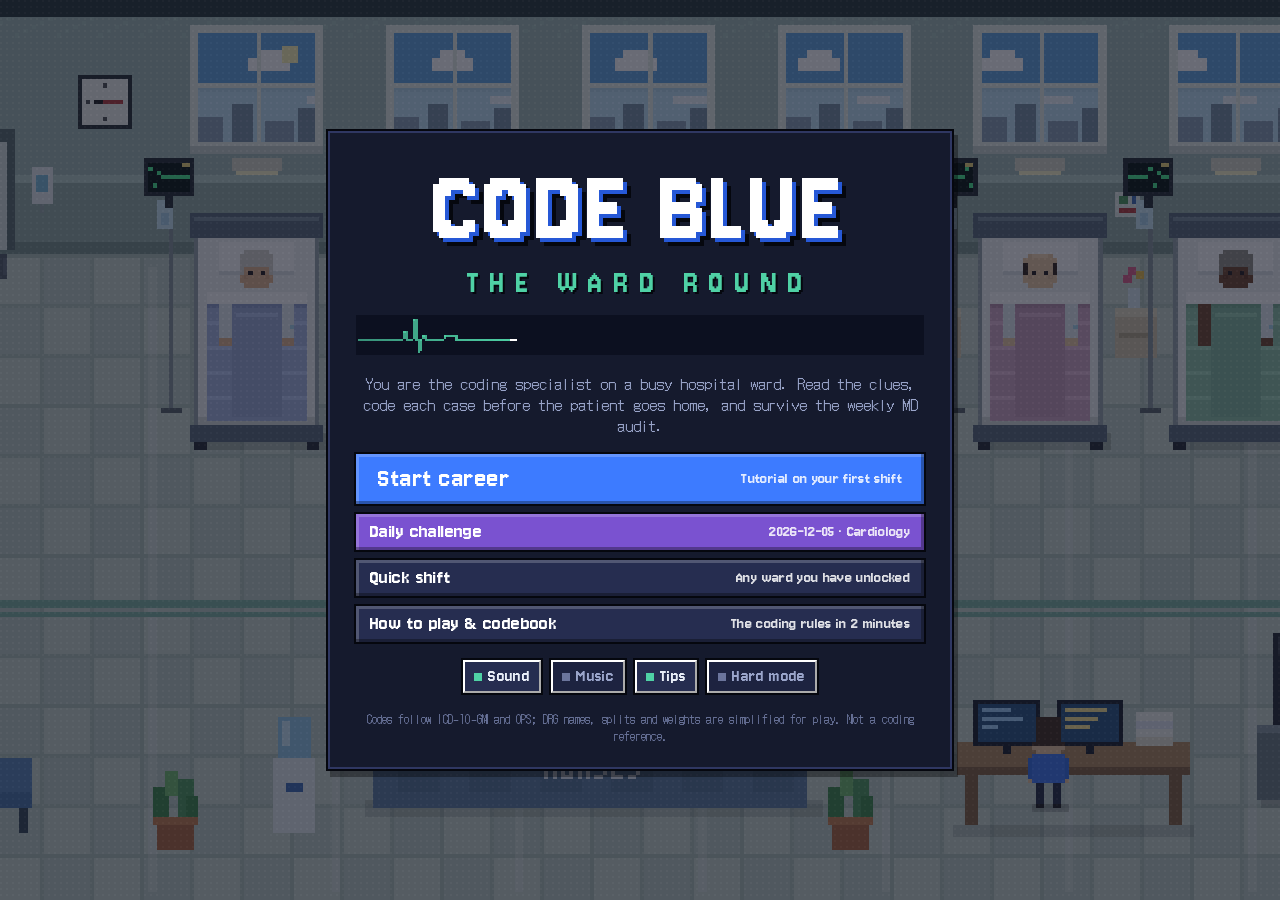
==== commit f7f5ed9d: "Add hard mode and a read-only pause Pausing in regular mode now keeps charts visible: players can se" ====
--- a/index.html
+++ b/index.html
@@ -493,6 +493,16 @@
 .perk-pick .btn b { font-size: 27px; color: #fff; }
 .perk-pick .btn span { font-family: var(--f-body); font-size: 15px; letter-spacing: 0; line-height: 1.4; color: var(--muted); }
 .menu .btn { text-align: left; }
+
+/* ---------- pause banner + hard mode */
+.pause-banner { flex: 1 0 100%; display: flex; align-items: center; gap: 12px; flex-wrap: wrap; padding: 6px 10px; background: #3a2e08; color: #fff2b0; box-shadow: 0 0 0 2px #6a5410, 0 0 0 4px var(--edge); font-size: 14px; }
+.pause-banner[hidden] { display: none; }
+.pause-banner b { font-family: var(--f-display); font-size: 24px; color: var(--gold); letter-spacing: 0.06em; text-transform: uppercase; }
+.pause-banner span { flex: 1 1 280px; min-width: 0; }
+.game.paused .card .acts button, .game.paused .card .x, .game.paused #btn-ask, .game.paused [data-chase], .game.paused #btn-coffee { opacity: 0.4; cursor: not-allowed; }
+.game.paused .card { cursor: help; }
+.game.paused .zone .ph { color: var(--amber); }
+.hard-tag { background: #7a2838; color: #ffd0d6; }
 </style>
 </head>
 <body>
@@ -1897,7 +1907,7 @@
 
 // ---------------------------------------------------------------- save data
 const SAVE_KEY = 'codeblue.save.v1';
-function defaultSave() { return { settings: { sfx: true, music: false, tips: true, name: '' }, tipsSeen: {}, career: null, daily: {}, friends: [], quick: {}, stats: { shifts: 0, clean: 0, cases: 0 } }; }
+function defaultSave() { return { settings: { sfx: true, music: false, tips: true, name: '', hard: false }, tipsSeen: {}, career: null, daily: {}, friends: [], quick: {}, stats: { shifts: 0, clean: 0, cases: 0 } }; }
 function loadSave() {
   try { const s = JSON.parse(localStorage.getItem(SAVE_KEY)); if (s && s.settings) { const d = defaultSave(); return Object.assign(d, s, { settings: Object.assign(d.settings, s.settings), stats: Object.assign(d.stats, s.stats || {}) }); } } catch (e) { }
   return defaultSave();
@@ -2040,6 +2050,7 @@
   const scene = makeScene(cfg.ward, ward.beds);
   const built = buildShift({ ward: cfg.ward, seed: cfg.seed, count: cfg.count, window: cfg.window || 6.4, losScale: perks.has('bedmgr') ? 1 : 1, startPatients: cfg.startPatients });
   if (perks.has('bedmgr')) built.arrivals.forEach(p => { p.dischargeT += 0.4; p.los += 0.4; });
+  cfg.tips = cfg.tips && !cfg.hard; // tips pause the clock, so hard mode has none
   G = Object.assign(scene, {
     cfg, mode: cfg.mode, perks, queue: built.arrivals.slice(), waiting: [], patients: [], all: built.arrivals,
     speed: 1, paused: false, over: false, endTimer: null, sel: null,
@@ -2051,7 +2062,8 @@
   addNurses(G, cfg.ward === 'icu' ? 2 : 2);
   SCENE = G;
   renderGameShell();
-  if (cfg.tutorial) tip('welcome');
+  if (cfg.tutorial && cfg.tips) tip('welcome');
+  if (cfg.hard) setTimeout(() => toast('<b>Hard mode:</b> no pausing, no tips. Case points +25%.', 'warn', 4000), 400);
   else if (cfg.intro) setTimeout(() => tip(cfg.intro), 300);
 }
 
@@ -2084,6 +2096,7 @@
   // combo
   if (r.status === 'clean') { G.combo++; const bonus = Math.round(150 * Math.min(1, 0.25 * (G.combo - 1))); if (bonus > 0) { r.pts.push({ label: 'Combo x' + G.combo, v: bonus, cls: 'good' }); r.total += bonus; } }
   else G.combo = 0;
+  if (G.cfg.hard && r.total > 0) { const hb = Math.round(r.total * 0.25); r.pts.push({ label: 'Hard mode +25%', v: hb, cls: 'good' }); r.total += hb; }
   p.result = r; G.score += r.total;
   G.results.push(snapshotCase(p, r));
   SAVE.stats.cases++; if (r.status === 'clean') SAVE.stats.clean++;
@@ -2179,8 +2192,14 @@
 }
 function flashEnergy() { const e = $('.energy'); if (e) { e.animate([{ transform: 'translateX(-4px)' }, { transform: 'translateX(4px)' }, { transform: 'none' }], { duration: 200, iterations: 2 }); } }
 function locked() { return G.coffeeUntil > performance.now() || G.paused || G.over; }
+// paused: everything can be read and browsed, but nothing can be changed
+function pausedBlock() {
+  if (!G || !G.paused) return false;
+  Audio8.play('error'); toast('Paused. You can read and browse, but actions wait until you resume.', 'warn', 2200); return true;
+}
 
 function askDoctor(p) {
+  if (pausedBlock()) return;
   if (locked() || p.locked || p.ask) return;
   if (!spend(askCost())) return;
   const doc = DOCTORS[p.doctor];
@@ -2234,6 +2253,7 @@
   boardDirty();
 }
 function chase(p, cid) {
+  if (pausedBlock()) return;
   if (locked() || p.locked) return;
   const c = p.clues.find(x => x.id === cid); if (!c || !c.vague || c.clarified || c.chaseEnd != null) return;
   if (!spend(chaseCost())) return;
@@ -2242,7 +2262,8 @@
   renderDocs(); boardDirty();
 }
 function coffee() {
-  if (G.over || G.paused || G.coffeeUntil > performance.now()) return;
+  if (pausedBlock()) return;
+  if (G.over || G.coffeeUntil > performance.now()) return;
   if (G.energy >= G.maxEnergy) { toast('Energy is already full.', ''); return; }
   const ms = hasPerk('espresso') ? 2000 : 5000;
   G.coffeeUntil = performance.now() + ms; G.coffees++;
@@ -2269,7 +2290,7 @@
 // ---------------------------------------------------------------- coding ops
 function curP() { return G && G.sel != null ? G.patients.find(p => p.id === G.sel) : null; }
 function place(code, zone) {
-  const p = curP(); if (!p || p.locked || locked()) return;
+  const p = curP(); if (!p || p.locked || pausedBlock() || locked()) return;
   const c = CODES[code]; if (!c) return;
   const before = group(p.coding);
   const cd = p.coding;
@@ -2290,7 +2311,7 @@
   if (zone === 'pdx') tipLater('drg'); else if (zone === 'sdx') tipLater('pccl');
 }
 function unplace(code) {
-  const p = curP(); if (!p || p.locked || locked()) return;
+  const p = curP(); if (!p || p.locked || pausedBlock() || locked()) return;
   const before = group(p.coding); const cd = p.coding;
   if (cd.pdx === code) cd.pdx = null; cd.sdx = cd.sdx.filter(x => x !== code); cd.procs = cd.procs.filter(x => x !== code);
   Audio8.play('remove'); afterCodingChange(p, before);
@@ -2321,10 +2342,12 @@
       <div class="score" id="hud-score"></div>
       <div class="tools">
         <button class="btn small ghost" id="btn-speed" title="Game speed">1x</button>
-        <button class="btn small ghost" id="btn-pause" title="Pause (Space)">Pause</button>
+        ${G.cfg.hard ? '<span class="tag hard-tag" title="Hard mode: the clock never stops">Hard · no pause</span>' : '<button class="btn small ghost" id="btn-pause" title="Pause (Space)">Pause</button>'}
         <button class="btn small ghost" id="btn-snd" title="Sound">${SAVE.settings.sfx ? 'Sound on' : 'Sound off'}</button>
         <button class="btn small ghost" id="btn-quit" title="Leave shift">Menu</button>
       </div>
+  <div class="pause-banner" id="pause-banner" hidden><b>Paused</b><span>The clock is stopped. Read charts and browse codes freely; coding, asking, chasing and coffee wait until you resume.</span><button class="btn small" id="pb-resume">Resume</button><button class="btn small ghost" id="pb-help">How to play</button></div>
+
     </header>
     <div class="play">
       <div class="left">
@@ -2344,8 +2367,10 @@
     for (const b of G.beds) if (b.p && x >= b.x - 8 && x <= b.x + b.w + 8 && y >= b.y - 16 && y <= b.y + 76) { selectPatient(b.p.id); Audio8.play('click'); return; }
   });
   $('#btn-coffee').onclick = coffee;
+  $('#pb-resume').onclick = () => togglePause(false);
+  $('#pb-help').onclick = () => showHelpModal();
   $('#btn-speed').onclick = () => { G.speed = G.speed === 1 ? 2 : 1; $('#btn-speed').textContent = G.speed + 'x'; Audio8.play('click'); };
-  $('#btn-pause').onclick = () => togglePause();
+  if ($('#btn-pause')) $('#btn-pause').onclick = () => togglePause();
   $('#btn-snd').onclick = () => { SAVE.settings.sfx = !SAVE.settings.sfx; Audio8.setSfx(SAVE.settings.sfx); persist(); $('#btn-snd').textContent = SAVE.settings.sfx ? 'Sound on' : 'Sound off'; };
   $('#btn-quit').onclick = () => confirmQuit();
   $('#board').addEventListener('pointerdown', e => { const b = e.target.closest('[data-pid]'); if (b) { selectPatient(+b.dataset.pid); Audio8.play('click'); } });
@@ -2375,24 +2400,24 @@
 
 function togglePause(force) {
   if (!G || G.over) return;
-  G.paused = force != null ? force : !G.paused;
-  const ex = $('#pause-ov'); if (ex) ex.remove();
-  if (G.paused) {
-    const ov = document.createElement('div'); ov.className = 'overlay'; ov.id = 'pause-ov';
-    ov.innerHTML = `<div class="modal frame"><h2>Paused</h2><p>Charts are hidden while the clock is stopped. No peeking.</p><div class="row"><button class="btn" id="resume">Resume</button><button class="btn ghost" id="p-help">How to play</button></div><p class="muted" style="font-size:13px">Keys: <span class="kbd">Space</span> pause · <span class="kbd">1</span>–<span class="kbd">7</span> select bed · <span class="kbd">A</span> ask doctor · <span class="kbd">C</span> coffee · <span class="kbd">Esc</span> clear filter</p></div>`;
-    document.body.appendChild(ov);
-    ov.querySelector('#resume').onclick = () => togglePause(false);
-    ov.querySelector('#p-help').onclick = () => { showHelpModal(); };
-  }
+  if (G.cfg.hard) { if (force !== false) toast('Hard mode: the clock never stops.', 'warn', 1800); return; }
+  const want = force != null ? force : !G.paused;
+  if (want && G.coffeeUntil > performance.now()) { toast('Finish your coffee first.', '', 1500); return; }
+  G.paused = want;
+  const game = $('.game'); if (game) game.classList.toggle('paused', G.paused);
+  const pb = $('#pause-banner'); if (pb) pb.hidden = !G.paused;
+  G.armed = null; DRAG = null;
   $('#btn-pause') && ($('#btn-pause').textContent = G.paused ? 'Resume' : 'Pause');
+  renderCoding(); renderTray();
+  Audio8.play('click');
 }
 function confirmQuit() {
-  const was = G.paused; G.paused = true;
+  const was = G.paused; if (!G.cfg.hard) G.paused = true;
   const ov = document.createElement('div'); ov.className = 'overlay';
   ov.innerHTML = `<div class="modal frame"><h2>Leave this shift?</h2><p>${G.mode === 'career' ? 'Your career progress stays where it was before this shift. This shift will not count.' : 'This shift will not be scored.'}</p><div class="row"><button class="btn red" id="q-yes">Leave shift</button><button class="btn ghost" id="q-no">Keep coding</button></div></div>`;
   document.body.appendChild(ov);
-  ov.querySelector('#q-yes').onclick = () => { ov.remove(); const pv = $('#pause-ov'); pv && pv.remove(); G = null; showTitle(); };
-  ov.querySelector('#q-no').onclick = () => { ov.remove(); G.paused = was; };
+  ov.querySelector('#q-yes').onclick = () => { ov.remove(); G = null; showTitle(); };
+  ov.querySelector('#q-no').onclick = () => { ov.remove(); if (G) G.paused = was; };
 }
 
 function renderHUD() {
@@ -2615,7 +2640,7 @@
     // click: focus the card's explanation and arm it for tap-to-place
     if (!G) return;
     G.focusCode = d.code;
-    if (!d.from) G.armed = G.armed === d.code ? null : d.code;
+    if (!d.from && !G.paused) G.armed = G.armed === d.code ? null : d.code;
     renderTray(); renderCoding(); return;
   }
   d.ghost.remove();
@@ -2629,13 +2654,13 @@
 document.addEventListener('keydown', e => {
   if (!G || G.over || e.target.matches('input, textarea')) return;
   if (e.code === 'Space') { e.preventDefault(); if (!G.coach) togglePause(); }
-  else if (G.paused || G.coach) return;
+  else if (G.coach) return;
   else if (/^Digit[1-9]$/.test(e.code)) { const b = G.beds[+e.code.slice(5) - 1]; if (b && b.p) selectPatient(b.p.id); }
   else if (e.key === 'c' || e.key === 'C') coffee();
   else if (e.key === 'a' || e.key === 'A') { const p = curP(); if (p) askDoctor(p); }
   else if (e.key === 'Escape') { G.filter = null; G.armed = null; renderTray(); renderCoding(); renderChartFilterBtn(); }
 });
-document.addEventListener('visibilitychange', () => { if (document.hidden && G && !G.over && !G.paused && !G.coach) togglePause(true); });
+document.addEventListener('visibilitychange', () => { if (document.hidden && G && !G.over && !G.paused && !G.coach && !G.cfg.hard) togglePause(true); });
 
 // ============================================================================
 // CASE RESULT VIEW
@@ -2680,7 +2705,7 @@
 };
 function tipLater(id) { if (!G || !G.cfg.tips) return; if (!SAVE.settings.tips || SAVE.tipsSeen[id]) return; if (G.coach) { if (!G.coachQueue.includes(id) && G.coach !== id) G.coachQueue.push(id); return; } setTimeout(() => tip(id), 250); }
 function tip(id) {
-  if (!G || G.over || !SAVE.settings.tips || SAVE.tipsSeen[id] || !TIPS[id]) return;
+  if (!G || G.over || !G.cfg.tips || !SAVE.settings.tips || SAVE.tipsSeen[id] || !TIPS[id]) return;
   if (G.coach) { if (!G.coachQueue.includes(id)) G.coachQueue.push(id); return; }
   SAVE.tipsSeen[id] = true; persist();
   G.coach = id;
@@ -2717,12 +2742,14 @@
       if (!G) { requestAnimationFrame(frame); return; }
       stepActors(G, dt * G.speed);
     }
-    if (cv) { const ctx = cv.getContext('2d'); renderScene(ctx, G); }
+    if (cv) {
+      const ctx = cv.getContext('2d'); renderScene(ctx, G);
+      if (G.paused) { ctx.fillStyle = 'rgba(12,16,32,0.35)'; ctx.fillRect(0, 0, VW, VH); ptextOutlined(ctx, 'PAUSED', VW / 2, 92, '#ffd84a', '#0c1020', 3, 'center'); }
+    }
     if (G && !G.over) {
       updateHUDTick();
       if (boardIsDirty || G.real - G.lastBoard > 0.5) { G.lastBoard = G.real; boardIsDirty = false; renderBoard(); renderTimeline(); }
       const btn = $('#btn-coffee'); if (btn) btn.disabled = G.coffeeUntil > performance.now();
-      const play = $('.play'); if (play) play.style.filter = G.paused ? 'blur(6px)' : '';
     }
   } else if (AUDIT) { bossTick();
   } else if (SCENE && cv) {
@@ -2763,8 +2790,8 @@
       <canvas class="ecg" id="ecg" width="240" height="20" aria-hidden="true"></canvas>
       <p class="muted" style="margin:0">You are the coding specialist on a busy hospital ward. Read the clues, code each case before the patient goes home, and survive the weekly MD audit.</p>
       <div class="menu">
-        ${c ? `<button class="btn big" id="m-cont"><span>Continue career</span><span class="sub">Week ${c.week} · ${WARDS[weekWard(c.week)].name}</span></button>` : ''}
-        <button class="btn ${c ? 'ghost' : 'big'}" id="m-new"><span>${c ? 'New career' : 'Start career'}</span><span class="sub">Tutorial on your first shift</span></button>
+        ${c ? `<button class="btn big" id="m-cont"><span>Continue career</span><span class="sub">Week ${c.week} · ${WARDS[weekWard(c.week)].name}${c.hard ? ' · Hard' : ''}</span></button>` : ''}
+        <button class="btn ${c ? 'ghost' : 'big'}" id="m-new"><span>${c ? 'New career' : 'Start career'}</span><span class="sub" id="new-sub">${SAVE.settings.hard ? 'Hard mode · no pause, no tutorial' : 'Tutorial on your first shift'}</span></button>
         <button class="btn violet" id="m-daily"><span>Daily challenge</span><span class="sub">${todayStr()} · ${WARDS[dailyWard(todayStr())].name}</span></button>
         <button class="btn ghost" id="m-quick"><span>Quick shift</span><span class="sub">Any ward you have unlocked</span></button>
         <button class="btn ghost" id="m-help"><span>How to play & codebook</span><span class="sub">The coding rules in 2 minutes</span></button>
@@ -2773,6 +2800,7 @@
         <button class="toggle" id="t-sfx" aria-pressed="${SAVE.settings.sfx}"><span class="dot"></span>Sound</button>
         <button class="toggle" id="t-music" aria-pressed="${SAVE.settings.music}"><span class="dot"></span>Music</button>
         <button class="toggle" id="t-tips" aria-pressed="${SAVE.settings.tips}"><span class="dot"></span>Tips</button>
+        <button class="toggle" id="t-hard" aria-pressed="${SAVE.settings.hard}" title="No pausing and no tips. Case points +25%."><span class="dot"></span>Hard mode</button>
       </div>
       <div class="title-foot">Codes follow ICD-10-GM and OPS; DRG names, splits and weights are simplified for play. Not a coding reference.</div>
     </div></div>`;
@@ -2794,6 +2822,7 @@
   $('#m-help').onclick = go(showHelp);
   const tg = (id, key, fn) => { $(id).onclick = () => { SAVE.settings[key] = !SAVE.settings[key]; persist(); $(id).setAttribute('aria-pressed', SAVE.settings[key]); fn && fn(SAVE.settings[key]); Audio8.play('click'); }; };
   tg('#t-sfx', 'sfx', v => Audio8.setSfx(v)); tg('#t-music', 'music', v => Audio8.setMusic(v)); tg('#t-tips', 'tips', v => { if (v) SAVE.tipsSeen = {}; persist(); });
+  tg('#t-hard', 'hard', v => { $('#new-sub').textContent = v ? 'Hard mode · no pause, no tutorial' : 'Tutorial on your first shift'; });
 }
 function confirmNewCareer() {
   const ov = document.createElement('div'); ov.className = 'overlay';
@@ -2803,7 +2832,7 @@
   ov.querySelector('#n').onclick = () => ov.remove();
 }
 function newCareer() {
-  SAVE.career = { week: 1, shift: 0, phase: 'shifts', weekCases: [], weekScore: 0, total: 0, perks: [], history: [], quota: 3, seed: Math.random().toString(36).slice(2, 8), stars: {}, lastAudit: null };
+  SAVE.career = { week: 1, shift: 0, phase: 'shifts', weekCases: [], weekScore: 0, total: 0, perks: [], history: [], quota: 3, seed: Math.random().toString(36).slice(2, 8), stars: {}, lastAudit: null, hard: !!SAVE.settings.hard };
   persist();
 }
 
@@ -2822,7 +2851,7 @@
   const wards = WARD_ORDER.map(id => { const W = WARDS[id]; const open = c.week >= W.week; return `<div class="ward-item ${open ? '' : 'locked'}"><i class="sw" style="background:${W.color}"></i><div><b>${W.name}</b><p>${open ? esc(W.theme) : 'Unlocks in week ' + W.week}</p></div><span class="muted">${id === wid ? 'This week' : open ? 'Open' : ''}</span></div>`; }).join('');
   const perks = c.perks.length ? c.perks.map(k => `<div class="perk"><img class="icon lg" src="${ICONS[PERKS[k].icon]}" alt=""><div><b>${PERKS[k].name}</b><span>${PERKS[k].desc}</span></div></div>`).join('') : '<p class="muted" style="margin:0">Survive your first MD audit to choose a perk.</p>';
   root.innerHTML = `<div class="screen"><div class="hub">
-    <div class="hub-head"><div><div class="eyebrow">Career · Week ${c.week}</div><h1>${esc(w.name)} <span class="muted" style="font-size:20px">${esc(w.station)}</span></h1><p class="muted" style="margin:4px 0 0">${esc(w.theme)}</p></div>
+    <div class="hub-head"><div><div class="eyebrow">Career · Week ${c.week}${c.hard ? ' · <span style="color:var(--red)">Hard mode</span>' : ''}</div><h1>${esc(w.name)} <span class="muted" style="font-size:20px">${esc(w.station)}</span></h1><p class="muted" style="margin:4px 0 0">${esc(w.theme)}</p></div>
       <div class="big-score"><small>CAREER SCORE</small>${c.total.toLocaleString('en-US')}</div></div>
     <div class="week-track">${slots}</div>
     <div class="row">${c.phase === 'audit' ? `<button class="btn big red" id="h-go">Face the MD audit</button>` : `<button class="btn big" id="h-go">Start shift ${c.shift + 1}</button>`}<button class="btn ghost" id="h-menu">Main menu</button><span class="muted">This week: <b class="num" style="color:var(--text)">${c.weekScore.toLocaleString('en-US')}</b> pts</span></div>
@@ -2838,7 +2867,7 @@
   const extra = Math.max(0, c.week - 6);
   startShift({
     mode: 'career', ward: wid, seed: c.seed + '-w' + c.week + '-s' + c.shift, count: SHIFT_COUNTS[wid][c.shift] + extra,
-    tutorial: c.week === 1 && c.shift === 0, tips: true, perks: c.perks, label: 'Week ' + c.week + ' · Shift ' + (c.shift + 1),
+    tutorial: c.week === 1 && c.shift === 0, tips: true, hard: !!c.hard, perks: c.perks, label: 'Week ' + c.week + ' · Shift ' + (c.shift + 1) + (c.hard ? ' · Hard' : ''),
     startPatients: c.week === 1 && c.shift === 0 ? 1 : 2,
   });
 }
@@ -3109,17 +3138,23 @@
 }
 
 // ---------------------------------------------------------------- quick play
+function hardToggleHTML() { return `<button class="toggle" id="t-hard" aria-pressed="${SAVE.settings.hard}" title="No pausing and no tips. Case points +25%."><span class="dot"></span>Hard mode</button>`; }
+function wireHardToggle() {
+  const b = $('#t-hard'); if (!b) return;
+  b.onclick = () => { SAVE.settings.hard = !SAVE.settings.hard; persist(); b.setAttribute('aria-pressed', SAVE.settings.hard); Audio8.play('click'); };
+}
 function showQuick() {
   const mw = maxUnlockedWeek();
   root.innerHTML = `<div class="screen"><div class="hub">
-    <div class="hub-head"><div><div class="eyebrow">Quick shift</div><h1>Pick a ward</h1><p class="muted" style="margin:4px 0 0">One shift and an optional mini audit. Wards unlock as your career progresses.</p></div><button class="btn ghost" id="q-back">Back</button></div>
+    <div class="hub-head"><div><div class="eyebrow">Quick shift</div><h1>Pick a ward</h1><p class="muted" style="margin:4px 0 0">One shift and an optional mini audit. Wards unlock as your career progresses.</p></div><div class="row">${hardToggleHTML()}<button class="btn ghost" id="q-back">Back</button></div></div>
     <div class="ward-list">${WARD_ORDER.map(id => { const W = WARDS[id]; const open = mw >= W.week; return `<div class="ward-item ${open ? '' : 'locked'}"><i class="sw" style="background:${W.color}"></i><div><b>${W.name}</b><p>${open ? esc(W.theme) : 'Reach week ' + W.week + ' in your career'}</p></div>${open ? `<button class="btn small" data-w="${id}">Play${SAVE.quick[id] ? ' · best ' + SAVE.quick[id].toLocaleString('en-US') : ''}</button>` : ''}</div>`; }).join('')}</div>
   </div></div>`;
   $('#q-back').onclick = () => showTitle();
+  wireHardToggle();
   document.querySelectorAll('[data-w]').forEach(b => b.onclick = () => { Audio8.play('click'); startQuick(b.dataset.w); });
 }
 function startQuick(wid) {
-  startShift({ mode: 'quick', ward: wid, seed: 'quick-' + Math.random().toString(36).slice(2), count: SHIFT_COUNTS[wid][1], tips: true, perks: [], label: 'Quick shift' });
+  startShift({ mode: 'quick', ward: wid, seed: 'quick-' + Math.random().toString(36).slice(2), count: SHIFT_COUNTS[wid][1], tips: true, hard: !!SAVE.settings.hard, perks: [], label: 'Quick shift' + (SAVE.settings.hard ? ' · Hard' : '') });
 }
 
 // ---------------------------------------------------------------- daily
@@ -3135,14 +3170,15 @@
 function showDaily() {
   const date = todayStr(); const wid = dailyWard(date); const mine = SAVE.daily[date];
   root.innerHTML = `<div class="screen"><div class="daily">
-    <div class="hub-head"><div><div class="eyebrow" style="color:var(--violet)">Daily challenge · ${date}</div><h1>${WARDS[wid].name}</h1><p class="muted" style="margin:4px 0 0">Same patients, same clues, same timing for everyone today. One shift plus a 2-case audit. No perks.</p></div><button class="btn ghost" id="d-back">Back</button></div>
+    <div class="hub-head"><div><div class="eyebrow" style="color:var(--violet)">Daily challenge · ${date}</div><h1>${WARDS[wid].name}</h1><p class="muted" style="margin:4px 0 0">Same patients, same clues, same timing for everyone today. One shift plus a 2-case audit. No perks.</p></div><div class="row">${hardToggleHTML()}<button class="btn ghost" id="d-back">Back</button></div></div>
     <div class="panel frame"><h2>Your name on the board</h2><div class="row"><input class="name" id="d-name" maxlength="16" placeholder="Nickname" value="${esc(SAVE.settings.name || '')}" aria-label="Nickname"><button class="btn big violet" id="d-go">${mine ? 'Play again' : 'Start today\'s shift'}</button></div>${mine ? `<p class="muted" style="margin:0">Your best today: <b style="color:var(--text)">${mine.s.toLocaleString('en-US')}</b>. Replays count if you beat it.</p>` : ''}</div>
     ${leaderboardHTML(date)}
   </div></div>`;
   $('#d-back').onclick = () => showTitle();
+  wireHardToggle();
   $('#d-go').onclick = () => {
     SAVE.settings.name = ($('#d-name').value || '').trim().slice(0, 16); persist(); Audio8.play('click');
-    startShift({ mode: 'daily', ward: wid, seed: 'daily-' + date, count: wid === 'geri' || wid === 'icu' ? 8 : 10, tips: true, perks: [], label: 'Daily ' + date, date });
+    startShift({ mode: 'daily', ward: wid, seed: 'daily-' + date, count: wid === 'geri' || wid === 'icu' ? 8 : 10, tips: true, hard: !!SAVE.settings.hard, perks: [], label: 'Daily ' + date + (SAVE.settings.hard ? ' · Hard' : ''), date });
   };
   wireLeaderboard(date);
 }
@@ -3153,7 +3189,7 @@
   rows.sort((a, b) => b.s - a.s);
   return `<div class="panel frame"><h2>Friends leaderboard · ${date}</h2>
     <p class="muted" style="margin:0;font-size:13px">No accounts, no server: friends paste their result text (with the CB1 code) here and their score appears on your board.</p>
-    ${rows.length ? `<table class="lb"><tbody>${rows.map((r, i) => `<tr class="${r.me ? 'me' : ''}"><td class="num">${i + 1}</td><td>${esc(r.n || 'Anonymous')}${r.me ? ' (you)' : ''}</td><td>${esc(r.q || '')}</td><td>${'★'.repeat(r.st || 0)}${'☆'.repeat(3 - (r.st || 0))}</td><td class="num">${r.s.toLocaleString('en-US')}</td></tr>`).join('')}</tbody></table>` : '<p class="muted" style="margin:0">No scores yet today.</p>'}
+    ${rows.length ? `<table class="lb"><tbody>${rows.map((r, i) => `<tr class="${r.me ? 'me' : ''}"><td class="num">${i + 1}</td><td>${esc(r.n || 'Anonymous')}${r.me ? ' (you)' : ''}${r.h ? ' <span class="tag hard-tag">Hard</span>' : ''}</td><td>${esc(r.q || '')}</td><td>${'★'.repeat(r.st || 0)}${'☆'.repeat(3 - (r.st || 0))}</td><td class="num">${r.s.toLocaleString('en-US')}</td></tr>`).join('')}</tbody></table>` : '<p class="muted" style="margin:0">No scores yet today.</p>'}
     <textarea class="paste" id="lb-paste" placeholder="Paste a friend's result here" aria-label="Paste a friend's result"></textarea>
     <div class="row"><button class="btn small" id="lb-add">Add to board</button><span class="muted" id="lb-msg" style="font-size:13px"></span></div></div>`;
 }
@@ -3172,10 +3208,10 @@
   AUDIT = null;
   const date = cfg.date; const final = sum.score + a.delta;
   const squares = res.map(x => SQ[x.r.status]).join('');
-  const entry = { d: date, n: SAVE.settings.name || 'Anonymous', s: final, st: sum.stars, q: squares, w: cfg.ward };
+  const entry = { d: date, n: SAVE.settings.name || 'Anonymous', s: final, st: sum.stars, q: squares, w: cfg.ward, h: cfg.hard ? 1 : 0 };
   const prev = SAVE.daily[date]; if (!prev || final > prev.s) SAVE.daily[date] = entry; persist();
   const code = shareCode(entry);
-  const text = `CODE BLUE · Daily ${date} (${WARDS[cfg.ward].name})\n${entry.n}: ${final.toLocaleString('en-US')} pts ${'★'.repeat(sum.stars)}${'☆'.repeat(3 - sum.stars)}\n${squares}\nAudit: ${a.defended}/${a.rounds} defended${a.flawless ? ' · flawless' : ''}\n${code}`;
+  const text = `CODE BLUE · Daily ${date} (${WARDS[cfg.ward].name})${cfg.hard ? ' · HARD MODE' : ''}\n${entry.n}: ${final.toLocaleString('en-US')} pts ${'★'.repeat(sum.stars)}${'☆'.repeat(3 - sum.stars)}\n${squares}\nAudit: ${a.defended}/${a.rounds} defended${a.flawless ? ' · flawless' : ''}\n${code}`;
   CASE_TABLE_DATA = res;
   root.innerHTML = `<div class="screen"><div class="daily">
     <div class="res-head"><div><div class="eyebrow" style="color:var(--violet)">Daily challenge · ${date}</div><h1>${a.failed ? 'The auditor won today' : 'Shift and audit done'}</h1>${stars(sum.stars)}</div><div class="big-score"><small>FINAL SCORE</small>${final.toLocaleString('en-US')}<small>shift ${sum.score.toLocaleString('en-US')} · audit ${a.delta >= 0 ? '+' : ''}${a.delta}</small></div></div>
@@ -3205,7 +3241,7 @@
 ];
 function helpHTML() {
   return `<div class="panel frame"><h2>The coding rules</h2>${LESSONS.map((l, i) => `<div class="lesson"><span class="n">${i + 1}</span><div><b>${l[0]}</b><p>${l[1]}</p></div></div>`).join('')}</div>
-    <div class="panel frame"><h2>Controls</h2><p>Click a <b>bed</b> or patient card to open the chart. Click <b>yellow terms</b> in documents to find matching codes. <b>Drag</b> a card into a slot, or use its buttons. Drag a placed card out of its slot (or press ×) to remove it. Keys: <span class="kbd">Space</span> pause, <span class="kbd">1</span>–<span class="kbd">7</span> select bed, <span class="kbd">A</span> ask doctor, <span class="kbd">C</span> coffee.</p></div>
+    <div class="panel frame"><h2>Controls</h2><p>Click a <b>bed</b> or patient card to open the chart. Click <b>yellow terms</b> in documents to find matching codes. <b>Drag</b> a card into a slot, or use its buttons. Drag a placed card out of its slot (or press ×) to remove it. Keys: <span class="kbd">Space</span> pause, <span class="kbd">1</span>–<span class="kbd">7</span> select bed, <span class="kbd">A</span> ask doctor, <span class="kbd">C</span> coffee.</p><p>While paused you can read every chart and browse the code finder, but you cannot code, ask, chase or drink coffee until the clock runs again. <b>Hard mode</b> has no pause and no tips, and pays 25% more points per case.</p></div>
     <div class="panel frame"><h2>Scoring</h2><p>Billed case value ÷ 10 in points. <b>+150</b> for a clean case (exactly what the record supports), <b>+60</b> for the right DRG, <b>+40</b> for every DRG-relevant secondary diagnosis you catch, and a combo bonus for clean streaks. A patient who leaves without a principal diagnosis costs <b>−150</b>. Unsupported codes pay now and cost later.</p></div>`;
 }
 function codebookHTML() {
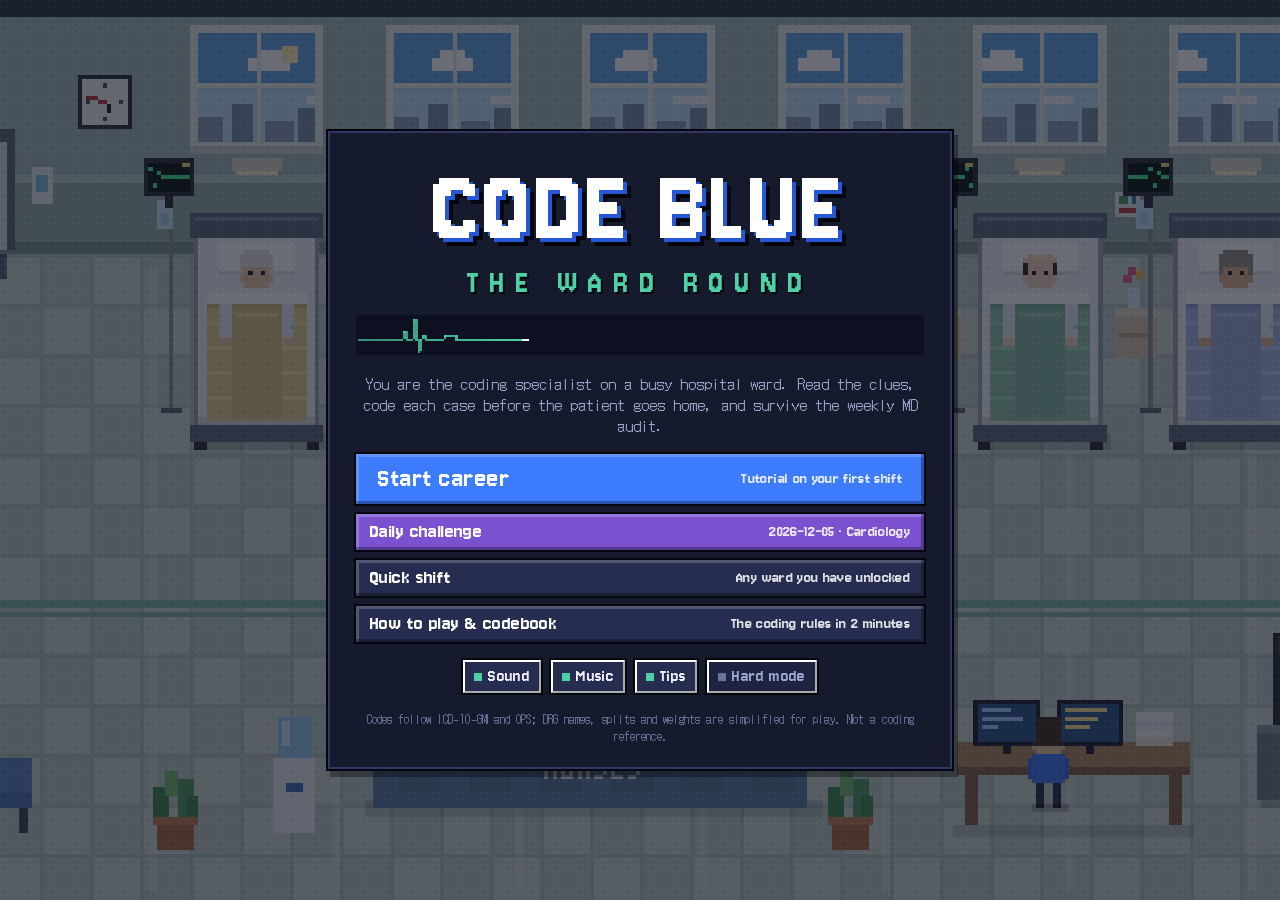
==== commit 2262333e: "New soundtrack, music on by default Replace the four-chord loop with a 48-bar lo-fi chiptune piece i" ====
--- a/index.html
+++ b/index.html
@@ -1822,7 +1822,7 @@
       ac = new (window.AudioContext || window.webkitAudioContext)();
       master = ac.createGain(); master.gain.value = 0.6; master.connect(ac.destination);
       sfxGain = ac.createGain(); sfxGain.gain.value = 0.5; sfxGain.connect(master);
-      musicGain = ac.createGain(); musicGain.gain.value = 0.18; musicGain.connect(master);
+      musicGain = ac.createGain(); musicGain.gain.value = 0.7; musicGain.connect(master);
     } catch (e) { ac = null; }
   }
   function tone(f, dur, type = 'square', vol = 0.3, slide = 0, when = 0, dest) {
@@ -1863,22 +1863,114 @@
     fanfare: () => { [523, 523, 523, 659, 784, 659, 784, 1047].forEach((f, i) => tone(f, 0.14, 'square', 0.14, 0, i * 0.11)); },
     boss: () => { [196, 185, 175, 165].forEach((f, i) => tone(f, 0.25, 'sawtooth', 0.12, 0, i * 0.22)); },
   };
-  // music: lo-fi elevator chiptune, I–vi–IV–V in C with a walking bass
-  const BASS = [48, 48, 55, 52, 45, 45, 52, 48, 41, 41, 48, 45, 43, 43, 47, 50];
-  const CH = [[60, 64, 67, 72], [57, 60, 64, 69], [53, 57, 60, 65], [55, 59, 62, 67]];
-  const MEL = [76, -1, 74, 72, 74, -1, 76, -1, 72, -1, 69, -1, 67, -1, -1, -1, 69, -1, 72, 74, 72, -1, 69, -1, 67, -1, 64, 67, 62, -1, -1, -1];
+  // ---------------------------------------------------------------- music
+  // "Night Shift": a warm lo-fi chiptune in F major, 84 bpm, swung eighths.
+  // Pads (detuned saws, filtered) + round bass + vibrato lead + echoing arp + bells + soft drums,
+  // all through a small generated reverb room.
+  const BPM = 84, SPB = 60 / BPM / 2; // seconds per eighth
   const mf = n => 440 * Math.pow(2, (n - 69) / 12);
+  const CH = {
+    Fmaj7: [41, [53, 57, 60, 64]], Em7: [40, [52, 55, 59, 62]], Dm7: [38, [50, 53, 57, 60]], Cmaj7: [36, [52, 55, 59, 60]],
+    Bbmaj7: [34, [53, 57, 58, 62]], Am7: [45, [52, 55, 57, 60]], Gm7: [43, [50, 53, 55, 58]], C7sus: [36, [53, 55, 58, 60]],
+    Dm9: [38, [53, 57, 60, 64]], FA: [45, [53, 57, 60, 65]], CE: [40, [52, 55, 60, 64]],
+  };
+  const PROG_A = ['Fmaj7', 'Em7', 'Dm7', 'Cmaj7', 'Bbmaj7', 'Am7', 'Gm7', 'C7sus'];
+  const PROG_B = ['Dm9', 'Bbmaj7', 'FA', 'CE', 'Dm7', 'Gm7', 'Bbmaj7', 'C7sus'];
+  // melody: 8 eighths per bar, 0 = hold, -1 = rest
+  const MEL_A = [[69, 0, 72, 0, 76, 0, 0, 74], [71, 0, 67, 0, 64, 0, 0, -1], [65, 0, 69, 0, 72, 0, 74, 72], [71, 0, 0, 0, 67, 0, -1, -1],
+    [69, 0, 70, 0, 74, 0, 77, 0], [76, 0, 0, 74, 72, 0, -1, -1], [70, 0, 69, 0, 67, 0, 65, 0], [67, 0, 0, 0, -1, -1, 72, 0]];
+  const MEL_B = [[74, 0, 0, 76, 77, 0, 76, 74], [72, 0, 0, 0, 69, 0, 70, 0], [72, 0, 0, 69, 65, 0, 0, 0], [67, 0, 64, 0, 67, 0, 72, 0],
+    [74, 0, 0, 72, 69, 0, 72, 0], [74, 0, 77, 0, 74, 0, 70, 0], [69, 0, 0, 0, 65, 0, 67, 69], [67, 0, 0, 0, 0, 0, -1, -1]];
+  // arrangement: [progression, melody, lead voice, drums]
+  const SONG = [[PROG_A, null, null, 0], [PROG_A, MEL_A, 'lead', 1], [PROG_B, MEL_B, 'lead', 1], [PROG_A, MEL_A, 'bell', 2], [PROG_B, MEL_B, 'lead', 1], [PROG_A, MEL_A, 'both', 1]];
+  let fx = null, bar = 0;
+  function buildFx() {
+    if (fx) return fx;
+    const comp = ac.createDynamicsCompressor(); comp.threshold.value = -18; comp.ratio.value = 3; comp.connect(musicGain);
+    const rev = ac.createConvolver(); const len = Math.floor(ac.sampleRate * 2.6); const ir = ac.createBuffer(2, len, ac.sampleRate);
+    for (let ch = 0; ch < 2; ch++) { const d = ir.getChannelData(ch); for (let i = 0; i < len; i++) d[i] = (Math.random() * 2 - 1) * Math.pow(1 - i / len, 2.8); }
+    rev.buffer = ir; const revOut = ac.createGain(); revOut.gain.value = 0.32; rev.connect(revOut); revOut.connect(comp);
+    const dly = ac.createDelay(1.5); dly.delayTime.value = SPB * 3; const fb = ac.createGain(); fb.gain.value = 0.38; const dlp = ac.createBiquadFilter(); dlp.type = 'lowpass'; dlp.frequency.value = 1800;
+    dly.connect(dlp); dlp.connect(fb); fb.connect(dly); const dOut = ac.createGain(); dOut.gain.value = 0.5; dlp.connect(dOut); dOut.connect(comp); dOut.connect(rev);
+    const bus = ac.createGain(); bus.connect(comp); bus.connect(rev);
+    const pw = n => { const re = new Float32Array(32), im = new Float32Array(32); for (let k = 1; k < 32; k++) im[k] = (2 / (k * Math.PI)) * Math.sin(k * Math.PI * n); return ac.createPeriodicWave(re, im); };
+    fx = { bus, delay: dly, rev, pulse25: pw(0.25), pulse12: pw(0.125) };
+    return fx;
+  }
+  function env(g, t, a, peak, d, sus, rel, end) {
+    g.gain.setValueAtTime(0.0001, t); g.gain.linearRampToValueAtTime(peak, t + a);
+    g.gain.setTargetAtTime(peak * sus, t + a, d); g.gain.setValueAtTime(peak * sus, end); g.gain.setTargetAtTime(0.0001, end, rel);
+  }
+  function osc(type, f, t, stop, dest, detune = 0) {
+    const o = ac.createOscillator(); if (typeof type === 'string') o.type = type; else o.setPeriodicWave(type);
+    o.frequency.setValueAtTime(f, t); o.detune.value = detune; o.connect(dest); o.start(t); o.stop(stop); return o;
+  }
+  function pad(notes, t, dur) {
+    const f = ac.createBiquadFilter(); f.type = 'lowpass'; f.frequency.setValueAtTime(700, t); f.frequency.linearRampToValueAtTime(1300, t + dur * 0.5); f.frequency.linearRampToValueAtTime(800, t + dur); f.Q.value = 0.7;
+    const g = ac.createGain(); env(g, t, 0.6, 0.05, 0.8, 0.8, 0.5, t + dur); g.connect(f); f.connect(fx.bus);
+    for (const n of notes) { osc('sawtooth', mf(n), t, t + dur + 2.5, g, -7); osc('sawtooth', mf(n), t, t + dur + 2.5, g, 7); }
+  }
+  function bass(n, t, dur, v = 0.32) {
+    const g = ac.createGain(); env(g, t, 0.01, v, 0.25, 0.55, 0.08, t + dur); g.connect(fx.bus);
+    osc('triangle', mf(n), t, t + dur + 0.6, g); const g2 = ac.createGain(); g2.gain.value = 0.25; g2.connect(g); osc('sine', mf(n - 12), t, t + dur + 0.6, g2);
+  }
+  function lead(n, t, dur, v = 0.07) {
+    const f = ac.createBiquadFilter(); f.type = 'lowpass'; f.frequency.value = 2400; f.Q.value = 1;
+    const g = ac.createGain(); env(g, t, 0.02, v, 0.2, 0.7, 0.12, t + dur); g.connect(f); f.connect(fx.bus);
+    const send = ac.createGain(); send.gain.value = 0.25; g.connect(send); send.connect(fx.delay);
+    const o = osc(fx.pulse25, mf(n), t, t + dur + 0.8, g);
+    const lfo = ac.createOscillator(); lfo.frequency.value = 5.2; const lg = ac.createGain(); lg.gain.setValueAtTime(0, t); lg.gain.linearRampToValueAtTime(mf(n) * 0.006, t + Math.min(0.5, dur)); lfo.connect(lg); lg.connect(o.frequency); lfo.start(t); lfo.stop(t + dur + 0.8);
+  }
+  function bell(n, t, v = 0.06) {
+    const g = ac.createGain(); g.gain.setValueAtTime(0.0001, t); g.gain.linearRampToValueAtTime(v, t + 0.005); g.gain.exponentialRampToValueAtTime(0.0001, t + 1.8); g.connect(fx.bus);
+    osc('sine', mf(n), t, t + 2, g); const g2 = ac.createGain(); g2.gain.setValueAtTime(0.35, t); g2.gain.exponentialRampToValueAtTime(0.001, t + 0.5); g2.connect(g); osc('sine', mf(n) * 3.01, t, t + 2, g2);
+    const s = ac.createGain(); s.gain.value = 0.4; g.connect(s); s.connect(fx.delay);
+  }
+  function arp(n, t, v = 0.022) {
+    const g = ac.createGain(); g.gain.setValueAtTime(0.0001, t); g.gain.linearRampToValueAtTime(v, t + 0.005); g.gain.exponentialRampToValueAtTime(0.0001, t + SPB * 1.6); g.connect(fx.delay); g.connect(fx.bus);
+    osc(fx.pulse12, mf(n), t, t + SPB * 2, g);
+  }
+  function kick(t, v = 0.5) {
+    const g = ac.createGain(); g.gain.setValueAtTime(v, t); g.gain.exponentialRampToValueAtTime(0.0001, t + 0.3); g.connect(fx.bus);
+    const o = ac.createOscillator(); o.type = 'sine'; o.frequency.setValueAtTime(120, t); o.frequency.exponentialRampToValueAtTime(42, t + 0.18); o.connect(g); o.start(t); o.stop(t + 0.32);
+  }
+  function hiss(t, dur, v, freq, type = 'highpass') {
+    const len = Math.floor(ac.sampleRate * dur); const buf = ac.createBuffer(1, len, ac.sampleRate); const d = buf.getChannelData(0);
+    for (let i = 0; i < len; i++) d[i] = (Math.random() * 2 - 1) * Math.pow(1 - i / len, 3);
+    const s = ac.createBufferSource(); s.buffer = buf; const f = ac.createBiquadFilter(); f.type = type; f.frequency.value = freq; const g = ac.createGain(); g.gain.value = v;
+    s.connect(f); f.connect(g); g.connect(fx.bus); s.start(t);
+  }
+  function scheduleBar(t0) {
+    const sec = SONG[Math.floor(bar / 8) % SONG.length]; const bi = bar % 8;
+    const [root, notes] = CH[sec[0][bi]];
+    const at = i => t0 + i * SPB + (i % 2 ? SPB * 0.16 : 0); // swing
+    pad(notes, t0, SPB * 8);
+    const r = root < 36 ? root + 12 : root;
+    bass(r, at(0), SPB * 2.6); bass(r + 7, at(3), SPB * 0.9, 0.22); bass(r + 12, at(4), SPB * 1.6, 0.24); bass(r + 7, at(6), SPB * 1.6, 0.22);
+    const up = notes.map(n => n + 12); const seq = [0, 1, 2, 3, 2, 1, 3, 2];
+    for (let i = 0; i < 8; i++) arp(up[seq[i]] + (i === 3 && bi % 2 ? 12 : 0), at(i));
+    if (sec[3]) {
+      kick(at(0), 0.45); if (bi % 4 === 3) kick(at(5), 0.25); kick(at(4), 0.32);
+      hiss(at(2), 0.12, 0.05, 1800, 'bandpass'); hiss(at(6), 0.12, 0.05, 1800, 'bandpass');
+      for (let i = 0; i < 8; i++) hiss(at(i), 0.04, i % 2 ? 0.012 : 0.02, 7000);
+    } else if (bi === 0) bell(notes[3] + 24, t0, 0.03);
+    if (sec[1]) {
+      const m = sec[1][bi];
+      for (let i = 0; i < 8; i++) {
+        const n = m[i]; if (n <= 0) continue;
+        let len = 1; while (i + len < 8 && m[i + len] === 0) len++;
+        const dur = len * SPB * 0.95;
+        if (sec[2] === 'lead' || sec[2] === 'both') lead(n, at(i), dur, sec[2] === 'both' ? 0.055 : 0.07);
+        if (sec[2] === 'bell' || sec[2] === 'both') bell(n + 12, at(i), sec[2] === 'both' ? 0.035 : 0.06);
+      }
+    }
+    if (bi === 7 && sec[3]) hiss(at(7), 0.6, 0.03, 5000); // little cymbal into the next phrase
+    bar++;
+  }
   function sched() {
     if (!ac || !musicOn) return;
-    const spb = 60 / 104 / 2;
-    while (nextT < ac.currentTime + 0.3) {
-      const when = nextT - ac.currentTime; const bar = Math.floor(step / 8) % 4;
-      if (step % 2 === 0) tone(mf(BASS[(step / 2) % 16] - 12), spb * 1.6, 'triangle', 0.5, 0, when, musicGain);
-      const ch = CH[bar]; tone(mf(ch[step % 4]), spb * 0.9, 'square', 0.08, 0, when, musicGain);
-      const m = MEL[step % 32]; if (m > 0 && Math.floor(step / 32) % 2 === 1) tone(mf(m), spb * 1.8, 'square', 0.12, 0, when, musicGain);
-      if (step % 4 === 2) { /* hat */ }
-      step++; nextT += spb;
-    }
+    buildFx();
+    while (nextT < ac.currentTime + 0.4) { scheduleBar(nextT); nextT += SPB * 8; }
   }
   return {
     init,
@@ -1887,8 +1979,8 @@
     setMusic(v) {
       musicOn = v; init(); if (!ac) return;
       if (ac.state === 'suspended') ac.resume();
-      if (v && !timer) { nextT = ac.currentTime + 0.1; timer = setInterval(sched, 100); }
-      if (!v && timer) { clearInterval(timer); timer = null; }
+      if (v && !timer) { nextT = ac.currentTime + 0.15; bar = 0; musicGain.gain.cancelScheduledValues(ac.currentTime); musicGain.gain.setValueAtTime(0.7, ac.currentTime); timer = setInterval(sched, 120); sched(); }
+      if (!v && timer) { clearInterval(timer); timer = null; musicGain.gain.setTargetAtTime(0.0001, ac.currentTime, 0.15); }
     },
     get sfx() { return sfxOn; }, get music() { return musicOn; },
   };
@@ -1907,12 +1999,14 @@
 
 // ---------------------------------------------------------------- save data
 const SAVE_KEY = 'codeblue.save.v1';
-function defaultSave() { return { settings: { sfx: true, music: false, tips: true, name: '', hard: false }, tipsSeen: {}, career: null, daily: {}, friends: [], quick: {}, stats: { shifts: 0, clean: 0, cases: 0 } }; }
+function defaultSave() { return { settings: { sfx: true, music: true, musicV2: true, tips: true, name: '', hard: false }, tipsSeen: {}, career: null, daily: {}, friends: [], quick: {}, stats: { shifts: 0, clean: 0, cases: 0 } }; }
 function loadSave() {
   try { const s = JSON.parse(localStorage.getItem(SAVE_KEY)); if (s && s.settings) { const d = defaultSave(); return Object.assign(d, s, { settings: Object.assign(d.settings, s.settings), stats: Object.assign(d.stats, s.stats || {}) }); } } catch (e) { }
   return defaultSave();
 }
 let SAVE = loadSave();
+// music became the default with the new soundtrack: switch it on once for older saves
+if (!SAVE.settings.musicV2) { SAVE.settings.music = true; SAVE.settings.musicV2 = true; }
 function persist() { try { localStorage.setItem(SAVE_KEY, JSON.stringify(SAVE)); } catch (e) { } }
 
 // ---------------------------------------------------------------- helpers
@@ -2343,7 +2437,8 @@
       <div class="tools">
         <button class="btn small ghost" id="btn-speed" title="Game speed">1x</button>
         ${G.cfg.hard ? '<span class="tag hard-tag" title="Hard mode: the clock never stops">Hard · no pause</span>' : '<button class="btn small ghost" id="btn-pause" title="Pause (Space)">Pause</button>'}
-        <button class="btn small ghost" id="btn-snd" title="Sound">${SAVE.settings.sfx ? 'Sound on' : 'Sound off'}</button>
+        <button class="btn small ghost" id="btn-snd" title="Sound effects">${SAVE.settings.sfx ? 'Sound on' : 'Sound off'}</button>
+        <button class="btn small ghost" id="btn-mus" title="Music">${SAVE.settings.music ? 'Music on' : 'Music off'}</button>
         <button class="btn small ghost" id="btn-quit" title="Leave shift">Menu</button>
       </div>
   <div class="pause-banner" id="pause-banner" hidden><b>Paused</b><span>The clock is stopped. Read charts and browse codes freely; coding, asking, chasing and coffee wait until you resume.</span><button class="btn small" id="pb-resume">Resume</button><button class="btn small ghost" id="pb-help">How to play</button></div>
@@ -2371,6 +2466,7 @@
   $('#pb-help').onclick = () => showHelpModal();
   $('#btn-speed').onclick = () => { G.speed = G.speed === 1 ? 2 : 1; $('#btn-speed').textContent = G.speed + 'x'; Audio8.play('click'); };
   if ($('#btn-pause')) $('#btn-pause').onclick = () => togglePause();
+  $('#btn-mus').onclick = () => { SAVE.settings.music = !SAVE.settings.music; Audio8.setMusic(SAVE.settings.music); persist(); $('#btn-mus').textContent = SAVE.settings.music ? 'Music on' : 'Music off'; };
   $('#btn-snd').onclick = () => { SAVE.settings.sfx = !SAVE.settings.sfx; Audio8.setSfx(SAVE.settings.sfx); persist(); $('#btn-snd').textContent = SAVE.settings.sfx ? 'Sound on' : 'Sound off'; };
   $('#btn-quit').onclick = () => confirmQuit();
   $('#board').addEventListener('pointerdown', e => { const b = e.target.closest('[data-pid]'); if (b) { selectPatient(+b.dataset.pid); Audio8.play('click'); } });
@@ -3264,7 +3360,9 @@
 function boot() {
   buildIcons();
   Audio8.setSfx(SAVE.settings.sfx);
-  if (SAVE.settings.music) { const once = () => { Audio8.setMusic(true); document.removeEventListener('pointerdown', once); }; document.addEventListener('pointerdown', once); }
+  // browsers only allow audio after the first click or key press
+  const once = () => { document.removeEventListener('pointerdown', once); document.removeEventListener('keydown', once); if (SAVE.settings.music && !Audio8.music) Audio8.setMusic(true); };
+  document.addEventListener('pointerdown', once); document.addEventListener('keydown', once);
   showTitle();
   requestAnimationFrame(frame);
 }
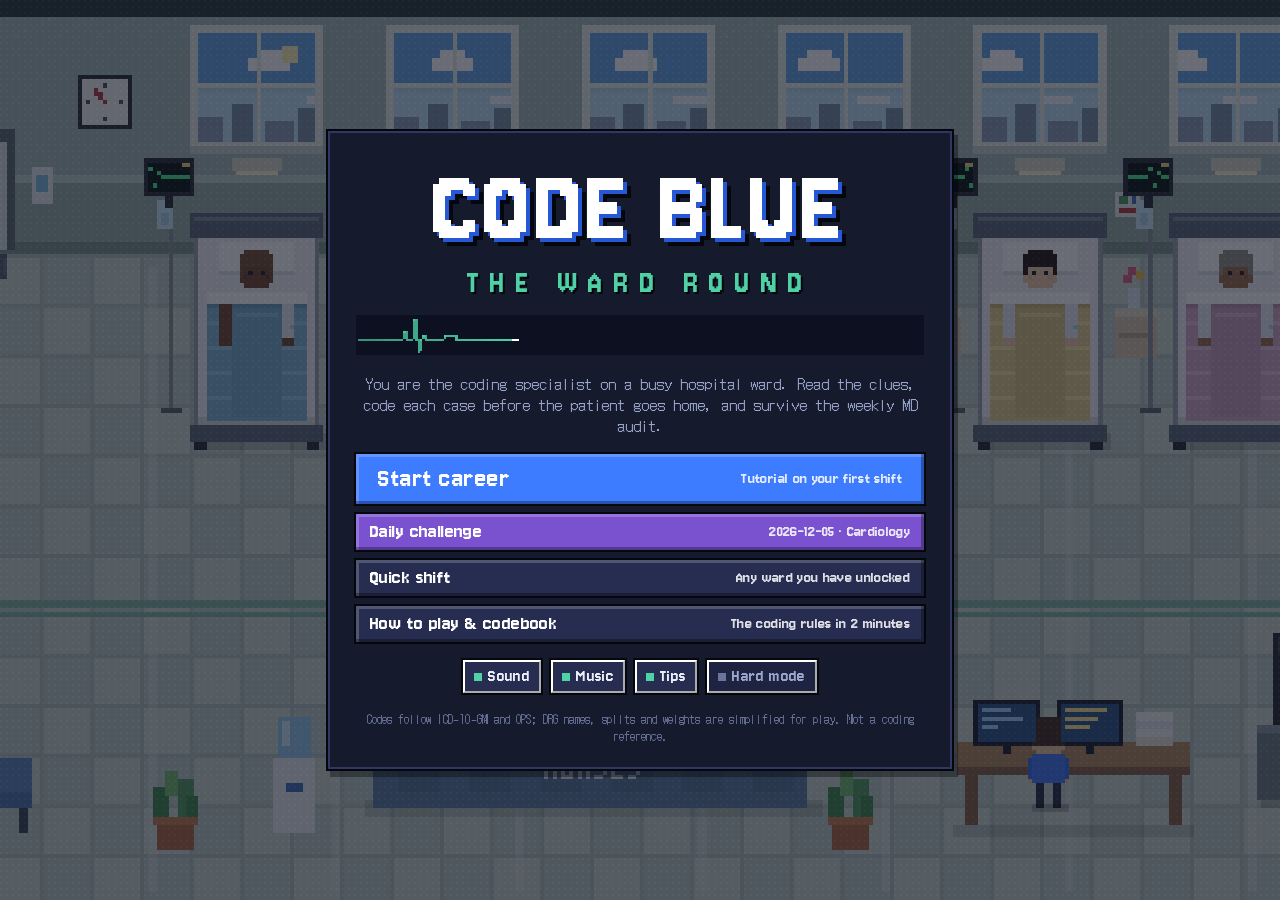
==== commit 1b04be0f: "Halve music volume Co-Authored-By: Claude Opus 5.5 <noreply@anthropic.com> Claude-Session: https://c" ====
--- a/index.html
+++ b/index.html
@@ -1822,7 +1822,7 @@
       ac = new (window.AudioContext || window.webkitAudioContext)();
       master = ac.createGain(); master.gain.value = 0.6; master.connect(ac.destination);
       sfxGain = ac.createGain(); sfxGain.gain.value = 0.5; sfxGain.connect(master);
-      musicGain = ac.createGain(); musicGain.gain.value = 0.7; musicGain.connect(master);
+      musicGain = ac.createGain(); musicGain.gain.value = 0.35; musicGain.connect(master);
     } catch (e) { ac = null; }
   }
   function tone(f, dur, type = 'square', vol = 0.3, slide = 0, when = 0, dest) {
@@ -1979,7 +1979,7 @@
     setMusic(v) {
       musicOn = v; init(); if (!ac) return;
       if (ac.state === 'suspended') ac.resume();
-      if (v && !timer) { nextT = ac.currentTime + 0.15; bar = 0; musicGain.gain.cancelScheduledValues(ac.currentTime); musicGain.gain.setValueAtTime(0.7, ac.currentTime); timer = setInterval(sched, 120); sched(); }
+      if (v && !timer) { nextT = ac.currentTime + 0.15; bar = 0; musicGain.gain.cancelScheduledValues(ac.currentTime); musicGain.gain.setValueAtTime(0.35, ac.currentTime); timer = setInterval(sched, 120); sched(); }
       if (!v && timer) { clearInterval(timer); timer = null; musicGain.gain.setTargetAtTime(0.0001, ac.currentTime, 0.15); }
     },
     get sfx() { return sfxOn; }, get music() { return musicOn; },
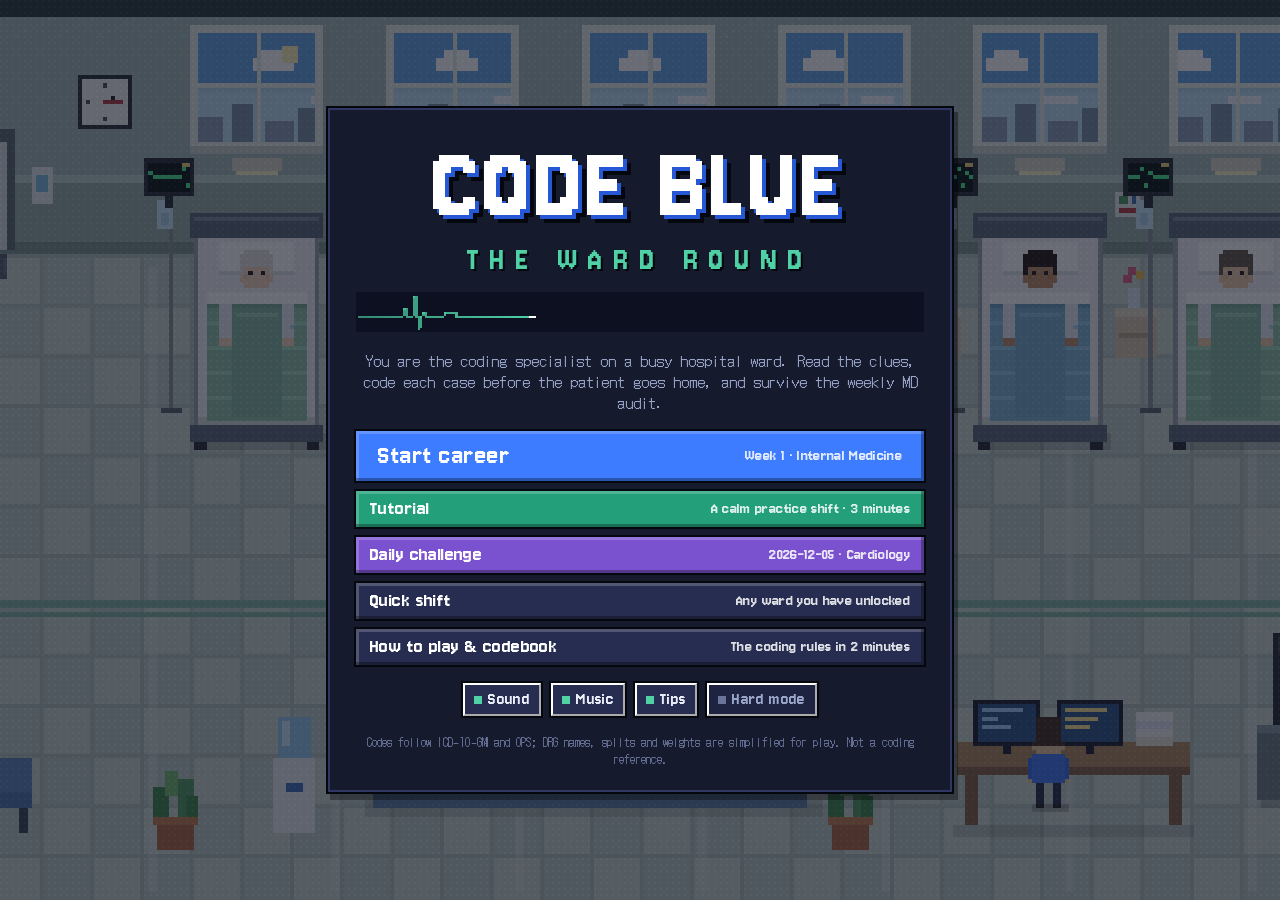
==== commit 1ff7f95b: "Add a guided tutorial shift A scripted two-patient practice shift where Nurse Bea spotlights one UI " ====
--- a/index.html
+++ b/index.html
@@ -503,6 +503,20 @@
 .game.paused .card { cursor: help; }
 .game.paused .zone .ph { color: var(--amber); }
 .hard-tag { background: #7a2838; color: #ffd0d6; }
+
+/* ---------- tutorial spotlight */
+.tut-spot { position: fixed; z-index: 40; pointer-events: none; box-shadow: 0 0 0 3px var(--gold), 0 0 0 7px var(--edge), 0 0 0 9999px rgba(6, 8, 18, 0.58); transition: left 0.25s, top 0.25s, width 0.25s, height 0.25s; animation: spotPulse 1.2s steps(2) infinite; }
+.tut-spot.dim { box-shadow: 0 0 0 9999px rgba(6, 8, 18, 0.58); animation: none; }
+@keyframes spotPulse { 50% { box-shadow: 0 0 0 3px #fff2b0, 0 0 0 7px var(--edge), 0 0 0 9999px rgba(6, 8, 18, 0.58); } }
+.tut-bubble { position: fixed; z-index: 45; left: 50%; top: 40%; width: min(430px, calc(100vw - 16px)); display: grid; grid-template-columns: 56px minmax(0, 1fr); gap: 12px; padding: 14px 16px; }
+.tut-bubble canvas { width: 56px; height: 56px; image-rendering: pixelated; box-shadow: 0 0 0 2px var(--edge); }
+.tut-bubble h3 { font-size: 24px; color: var(--mint); margin: 2px 0 4px; }
+.tut-bubble p { margin: 0 0 8px; font-size: 15px; }
+.tut-bubble p em { color: var(--gold); font-style: normal; }
+.tut-count { font-family: var(--f-display); font-size: 15px; color: var(--dim); letter-spacing: 0.08em; }
+.tut-turn { font-family: var(--f-display); font-size: 20px; color: var(--gold); animation: blink 1s steps(2) infinite; }
+.tut-nudge { color: var(--amber); }
+.tut-bubble .row { justify-content: space-between; }
 </style>
 </head>
 <body>
@@ -2142,7 +2156,7 @@
   const ward = WARDS[cfg.ward];
   const perks = new Set(cfg.perks || []);
   const scene = makeScene(cfg.ward, ward.beds);
-  const built = buildShift({ ward: cfg.ward, seed: cfg.seed, count: cfg.count, window: cfg.window || 6.4, losScale: perks.has('bedmgr') ? 1 : 1, startPatients: cfg.startPatients });
+  const built = cfg.arrivals ? { arrivals: cfg.arrivals } : buildShift({ ward: cfg.ward, seed: cfg.seed, count: cfg.count, window: cfg.window || 6.4, losScale: perks.has('bedmgr') ? 1 : 1, startPatients: cfg.startPatients });
   if (perks.has('bedmgr')) built.arrivals.forEach(p => { p.dischargeT += 0.4; p.los += 0.4; });
   cfg.tips = cfg.tips && !cfg.hard; // tips pause the clock, so hard mode has none
   G = Object.assign(scene, {
@@ -2166,7 +2180,7 @@
   p.admitT = G.t; p.dischargeT += Math.max(0, delay); p.bed = bed.n - 1; bed.p = p; p.inBed = false;
   const sf = hasPerk('speed') ? 0.75 : 1;
   for (const c of p.clues) {
-    if (c.hidden) continue;
+    if (c.hidden || c.script) continue;
     c.revealT = p.admitT + c.f * p.los * sf;
     if (c.f === 0) { c.shown = true; c.revealT = p.admitT; }
   }
@@ -2830,7 +2844,8 @@
   const dt = Math.min(0.1, (ts - lastTS) / 1000); lastTS = ts;
   const cv = document.getElementById('ward') || document.getElementById('title-cv');
   if (G && !G.over) {
-    const running = !G.paused && !G.coach;
+    const running = !G.paused && !G.coach && !(G.tut && G.tut.hold);
+    if (G.tut && G.tut.hold && !G.paused) { G.real += dt; stepActors(G, dt); }
     if (running) {
       G.t += dt * G.speed / DAY_SEC * (G.cfg.tutorial ? 0.8 : 1);
       G.real += dt;
@@ -2846,6 +2861,7 @@
       updateHUDTick();
       if (boardIsDirty || G.real - G.lastBoard > 0.5) { G.lastBoard = G.real; boardIsDirty = false; renderBoard(); renderTimeline(); }
       const btn = $('#btn-coffee'); if (btn) btn.disabled = G.coffeeUntil > performance.now();
+      if (G.tut) tutTick();
     }
   } else if (AUDIT) { bossTick();
   } else if (SCENE && cv) {
@@ -2853,6 +2869,179 @@
     renderScene(cv.getContext('2d'), SCENE);
   }
   requestAnimationFrame(frame);
+}
+
+// ============================================================================
+// TUTORIAL: a scripted two-patient shift. Nurse Bea spotlights one part of the
+// screen at a time and waits for the player to do each thing. The clock only
+// runs when a step needs time to pass.
+// ============================================================================
+const TUT_TPL = {
+  schulz: {
+    id: 'tut1', dx: 'Pneumonia', age: [78, 78], los: [3, 3], flags: {},
+    clues: [
+      { f: 0, src: 'ADM', text: 'Fever and cough for 3 days. Chest X-ray shows an infiltrate in the right lung: {pneumonia|J18.9,J15.9,J13}. Antibiotics started.', sup: ['J18.9'], pdx: 'J18.9' },
+      { f: 1, script: 'sodium', src: 'NURSE', text: 'Sodium 126 mmol/l. Doctor ordered fluid restriction and sodium checks twice a day: {hyponatraemia|E87.1,E86}.', sup: ['E87.1'] },
+      { f: 1, script: 'potassium', src: 'LAB', text: 'Potassium 3.0 mmol/l (low).', hint: true },
+      { f: 0, hidden: true, src: 'DOC', text: '"The potassium? Yes, we gave him IV potassium for two days. That\'s a treated {hypokalaemia|E87.6}."', sup: ['E87.6'] },
+    ],
+  },
+  kowalski: {
+    id: 'tut2', dx: 'Urinary tract infection', age: [86, 86], los: [3, 3], flags: {},
+    clues: [
+      { f: 0, src: 'ADM', text: 'Fever and burning when passing urine. Urine test positive: {urinary tract infection|N39.0,N30.0,N10}. Antibiotics started.', sup: ['N39.0'], pdx: 'N39.0' },
+      { f: 1, script: 'vague', src: 'NURSE', text: 'She seems a bit confused at night.', vague: { text: 'Physician addendum: {delirium|F05.0,F05.1,R41.0}, no known dementia. Low-dose haloperidol at night.', sup: ['F05.0'] } },
+      { f: 1, script: 'kidney', src: 'RAD', text: 'Kidney ultrasound: swollen right kidney. The infection has reached the kidney: {acute pyelonephritis|N10,N39.0}.', pdx: 'N10', drop: ['N39.0'] },
+    ],
+  },
+};
+
+function tutPatient(key, name, sex, look) {
+  const p = makePatient(makeRng('tut-' + key), TUT_TPL[key], 'med', Infinity);
+  p.clues = p.clues.filter(c => !c.decoy);
+  TUT_TPL[key].clues.forEach((src, i) => { if (src.script) { p.clues[i].script = src.script; p.clues[i].f = 1; } });
+  Object.assign(p, { name, sex, doctor: 'okafor', dischargeT: 99, los: 3, tutKeep: true, look: Object.assign(p.look, look) });
+  return p;
+}
+
+function startTutorial() {
+  PID = 1;
+  const p1 = tutPatient('schulz', 'Werner Schulz', 'M', { hair: '#d8d4cc', skin: '#f2c9a0', blanket: '#7fb8d8', bald: true });
+  const p2 = tutPatient('kowalski', 'Agnes Kowalski', 'F', { hair: '#e8e4dc', skin: '#e8b48a', blanket: '#d8a8c8', bald: false });
+  p1.age = 78; p2.age = 86;
+  startShift({ mode: 'tutorial', ward: 'med', seed: 'tutorial', arrivals: [p1, p2], tips: false, hard: false, perks: [], label: 'Tutorial' });
+  G.tut = { i: -1, hold: true, p1, p2, shownAt: 0 };
+  const spot = document.createElement('div'); spot.id = 'tut-spot'; spot.className = 'tut-spot'; spot.hidden = true;
+  const bub = document.createElement('div'); bub.id = 'tut-bubble'; bub.className = 'tut-bubble frame'; bub.setAttribute('role', 'dialog'); bub.setAttribute('aria-live', 'polite');
+  document.body.appendChild(spot); document.body.appendChild(bub);
+  tutGo(0);
+}
+
+// ---- helpers used by the steps
+const tp1 = () => G.tut.p1, tp2 = () => G.tut.p2;
+function tutClue(p, script) { return p.clues.find(c => c.script === script); }
+function tutReveal(p, script) {
+  const c = tutClue(p, script); if (!c || c.shown) return;
+  c.shown = true; c.revealT = G.t; c.fresh = true; p.newClues++;
+  Audio8.play('clue'); logEvent(`New ${SRC_LABEL[c.src].toLowerCase()} for <b>${esc(p.name)}</b>`);
+  if (G.sel === p.id) { p.newClues = 0; renderDocs(); renderTray(); }
+  boardDirty();
+}
+function tutArrive(p) { p.arriveT = G.t; p.dischargeT = G.t + 2.6; G.queue.sort((a, b) => a.arriveT - b.arriveT); }
+const hasSdx = (p, c) => p.coding.sdx.includes(c);
+const docsTarget = () => $('#c-docs .doc') ? $('.chart-docs') : null;
+
+// ---- the script. target: selector or function; wait: condition to advance;
+// run: the clock runs during this step; nudge: shown while waiting if it returns text.
+const TUT_STEPS = [
+  { title: 'Welcome to Ward 3B!', text: 'I\'m <em>Nurse Bea</em>. Let\'s walk through a calm practice shift with two patients. The clock is <em>stopped</em> while I explain, so take your time.' },
+  { target: '.canvas-wrap', title: 'Your ward', text: 'This is the ward. Patients are wheeled in through the <em>door on the left</em> and get a bed. Here comes your first patient now.', enter: () => tutArrive(tp1()), run: true, minReal: 2.5 },
+  { target: '#board', title: 'Patient cards', text: 'Every patient also gets a card down here: bed, name, days until discharge, and whether the case is coded. <em>Click Mr. Schulz\'s card</em> (or his bed) to open his chart.', wait: () => G.sel === tp1().id },
+  { target: '.chart-head', title: 'The chart', text: 'This is his chart. The bar shows how long until he goes home. When a patient leaves, the case <em>locks and is scored</em>, so always code before discharge.' },
+  { target: () => docsTarget(), title: 'Documents', text: 'Documents land here, newest on top. <em>Yellow words</em> are codable terms. <em>Click “pneumonia”</em> in the admission note.', wait: () => G.filter && G.filter.codes.includes('J18.9') },
+  { target: '#c-tray', title: 'Picking a code card', text: 'The code finder shows every card that could match. Read carefully: <em>J15.9</em> needs proof the pneumonia is bacterial, <em>J13</em> needs a culture naming the germ. The note says neither, so the plain one fits. Click a card to read its note, then put <em>J18.9</em> into <em>Principal diagnosis</em>: drag it there or press its <em>Principal</em> button.',
+    wait: () => tp1().coding.pdx === 'J18.9', nudge: () => tp1().coding.pdx && tp1().coding.pdx !== 'J18.9' ? `${tp1().coding.pdx} isn't supported by the note. Remove it with × and use J18.9.` : '' },
+  { target: '.drgbox', title: 'The grouper', text: () => { const g = group(tp1().coding); return `Your codes just became a <em>DRG</em>: ${g.drg}, ${esc(g.name.toLowerCase())}. The DRG sets the payment: relative weight × base rate = <em>${euro(g.value)}</em>. The purple <em>PCCL</em> bar is severity; secondary diagnoses can raise it.`; } },
+  { target: '#hud-clock', title: 'Time is running', text: 'Now I\'ll start the clock. One day on the ward takes 30 seconds. New documents arrive as the days pass, so keep an eye out for the yellow <em>!</em> above a bed.' },
+  { target: () => docsTarget(), title: 'Waiting for news…', text: 'The clock is running. A new document for Mr. Schulz is on its way.', run: true, enter: () => { const c = tutClue(tp1(), 'sodium'); c.revealT = G.t + 0.2; }, wait: () => tutClue(tp1(), 'sodium').shown },
+  { target: () => docsTarget(), title: 'A secondary diagnosis', text: 'The nursing note says his low sodium was <em>treated</em> (fluid restriction, checks). Conditions that cause extra work count as <em>secondary diagnoses</em>. Click <em>“hyponatraemia”</em> and add <em>E87.1</em> as <em>Secondary</em>. Watch the DRG box.',
+    wait: () => hasSdx(tp1(), 'E87.1'), nudge: () => tp1().coding.pdx === 'E87.1' ? 'That went into Principal. Pneumonia is still the main reason for the stay: put J18.9 back as principal and E87.1 as secondary.' : '' },
+  { target: '.drgbox', title: 'More complex, better paid', text: () => { const g = group(tp1().coding); return `PCCL rose to ${g.pccl} and the case is now <em>${g.drg}</em> at <em>${euro(g.value)}</em>. Sicker patients cost more, so correctly coded secondary diagnoses matter. But only code what the record supports!`; } },
+  { target: '#btn-ask', title: 'A lab value is not a diagnosis', text: 'A new lab result: potassium 3.0 is low. But a number on its own is <em>not codable</em>, only if it was treated. Dr. Okafor knows. Press <em>Ask doctor</em>.', enter: () => tutReveal(tp1(), 'potassium'), wait: () => tp1().ask || tp1().asked > 0 },
+  { target: '.energy', title: 'Energy', text: 'Asking cost <em>3 energy</em> (the yellow bars). Chasing paperwork costs energy too. The clock runs while Dr. Okafor walks over to answer.', run: true, wait: () => tp1().asked > 0 },
+  { target: () => docsTarget(), title: 'Now it\'s documented', text: 'Dr. Okafor confirms potassium was given. Now it\'s codable: add <em>E87.6</em> (hypokalaemia) as <em>Secondary</em>.', wait: () => hasSdx(tp1(), 'E87.6') },
+  { target: '#btn-coffee', title: 'Coffee', text: 'Energy comes back with <em>coffee</em>. It takes a few seconds and the ward keeps moving while you\'re at the machine. Try it now.', wait: () => G.coffees > 0 && G.coffeeUntil < performance.now() },
+  { target: '.canvas-wrap', title: 'A new admission', text: 'Mrs. Kowalski is being wheeled in. When she\'s in bed, <em>open her chart</em> (click her card or her bed).', enter: () => tutArrive(tp2()), run: true, wait: () => G.sel === tp2().id },
+  { target: () => docsTarget(), title: 'Your turn', text: 'Code her <em>principal diagnosis</em> yourself. The admission note has a yellow term.', wait: () => tp2().coding.pdx === 'N39.0',
+    nudge: () => tp2().coding.pdx && tp2().coding.pdx !== 'N39.0' ? `The note says “urinary tract infection”, without saying where. That's N39.0.` : '' },
+  { target: () => $('[data-chase]') || docsTarget(), title: 'A vague note', text: '“Seems confused” is not a diagnosis. Coding delirium now would be <em>upcoding</em>, and auditors punish that. Press <em>Chase documentation</em> to get it written down properly.', enter: () => tutReveal(tp2(), 'vague'), wait: () => tutClue(tp2(), 'vague').chaseEnd != null },
+  { target: () => docsTarget(), title: 'Chasing…', text: 'The doctor is writing a proper note. The clock runs meanwhile.', run: true, wait: () => tutClue(tp2(), 'vague').clarified },
+  { target: () => docsTarget(), title: 'Clarified', text: 'Now it says <em>delirium</em>, with treatment. Add <em>F05.0</em> as <em>Secondary</em> (she has no dementia, so not F05.1).', wait: () => hasSdx(tp2(), 'F05.0'),
+    nudge: () => hasSdx(tp2(), 'F05.1') ? 'F05.1 is delirium on top of dementia, and she has no dementia. Use F05.0.' : '' },
+  { target: () => docsTarget(), title: 'The diagnosis changed', text: 'New finding: the infection reached her kidney. A more specific diagnosis <em>replaces</em> the old one. Put <em>N10</em> into <em>Principal</em>. It will replace N39.0.', enter: () => tutReveal(tp2(), 'kidney'), wait: () => tp2().coding.pdx === 'N10' },
+  { target: '.lower section', title: 'Discharge timeline', text: 'This timeline shows who leaves when. Patients usually go home in the <em>late morning</em> (shaded), and often several at once. Red marks a case with no principal diagnosis yet.' },
+  { target: () => $('#btn-pause') || $('.hud .tools'), title: 'Pause', text: 'Need a breather? <em>Pause</em> (or Space) stops the clock. You can still read every chart, but you can\'t code or act until you resume. <em>Hard mode</em> has no pause at all.' },
+  { target: '.canvas-wrap', title: 'Discharge', text: 'Let\'s send Mr. Schulz home and watch his case get scored.', run: true, enter: () => { tp1().tutKeep = false; tp1().dischargeT = G.t + 0.3; G.speed = 2; }, wait: () => tp1().locked, minReal: 1 },
+  { target: () => $('#c-result') || $('#chart'), title: 'Case closed', text: 'Every case is scored when the patient leaves: billed value, a bonus for a <em>clean case</em>, and a bonus for each secondary diagnosis that changed the DRG. You can always review what the record supported.', enter: () => { G.speed = 1; selectPatient(tp1().id); } },
+  { title: 'One last thing: the MD audit', text: 'At the end of every week, the <em>MD auditor</em> reviews some of your cases. For every challenged code you must show the document that proves it. Codes without evidence are clawed back with a surcharge. So: <em>only code what\'s written down</em>.' },
+  { title: 'You\'re ready!', text: 'Mrs. Kowalski goes home now, and that ends the practice shift. Good luck on the ward!', run: true, enter: () => { tp2().tutKeep = false; tp2().dischargeT = G.t + 0.25; G.speed = 2; }, wait: () => G.over, last: true },
+];
+
+function tutGo(i) {
+  const T = G.tut; T.i = i; T.enteredReal = G.real; T.nudged = '';
+  const s = TUT_STEPS[i]; if (!s) return;
+  T.hold = !s.run;
+  if (s.enter) s.enter();
+  renderTutBubble();
+  Audio8.play('click');
+  setTimeout(() => { const el = tutTarget(s); if (el) el.scrollIntoView({ block: 'nearest', behavior: 'smooth' }); }, 60);
+}
+function tutTarget(s) { if (!s.target) return null; return typeof s.target === 'function' ? s.target() : $(s.target); }
+function renderTutBubble() {
+  const T = G.tut; const s = TUT_STEPS[T.i]; const bub = $('#tut-bubble'); if (!bub) return;
+  const text = typeof s.text === 'function' ? s.text() : s.text;
+  bub.innerHTML = `<canvas width="64" height="64" aria-hidden="true"></canvas><div>
+    <div class="tut-count">Tutorial · ${T.i + 1} / ${TUT_STEPS.length}</div><h3>${s.title}</h3><p>${text}</p><p class="tut-nudge" hidden></p>
+    <div class="row">${s.wait ? `<span class="tut-turn">${s.run ? 'Time is passing…' : 'Your turn'}</span>` : `<button class="btn" id="tut-next">${T.i === TUT_STEPS.length - 1 ? 'Finish' : 'Next'}</button>`}<button class="btn ghost small" id="tut-skip">Skip tutorial</button></div></div>`;
+  drawNursePortrait(bub.querySelector('canvas'));
+  const nx = bub.querySelector('#tut-next'); if (nx) { nx.onclick = () => tutGo(T.i + 1); nx.focus({ preventScroll: true }); }
+  bub.querySelector('#tut-skip').onclick = () => endTutorial(false);
+}
+function tutTick() {
+  const T = G && G.tut; if (!T || G.over) return;
+  const s = TUT_STEPS[T.i]; if (!s) return;
+  // nobody leaves before the script says so, however long the player takes
+  for (const p of [T.p1, T.p2]) if (p.tutKeep && p.admitT != null && p.dischargeT - G.t < 1.2) p.dischargeT += 1;
+  // advance when the player has done the thing
+  if (s.wait && (G.real - T.enteredReal) >= (s.minReal || 0.3) && s.wait()) {
+    if (s.last) return;
+    Audio8.play('good'); tutGo(T.i + 1); return;
+  }
+  if (!s.wait && s.minReal == null) { /* info step */ }
+  if (s.nudge) { const n = s.nudge(); if (n !== T.nudged) { T.nudged = n; const el = $('#tut-bubble .tut-nudge'); if (el) { el.hidden = !n; el.textContent = n; } } }
+  // spotlight + bubble placement
+  const spot = $('#tut-spot'), bub = $('#tut-bubble'); if (!spot || !bub) return;
+  const el = tutTarget(s); const vw = innerWidth, vh = innerHeight; const br = bub.getBoundingClientRect();
+  let bx, by;
+  if (el) {
+    const r = el.getBoundingClientRect(); const pad = 6;
+    spot.hidden = false;
+    Object.assign(spot.style, { left: (r.left - pad) + 'px', top: (r.top - pad) + 'px', width: (r.width + pad * 2) + 'px', height: (r.height + pad * 2) + 'px' });
+    const gap = 16;
+    if (vw < 700) { bx = 8; by = r.top > vh / 2 ? 8 : vh - br.height - 8; }
+    else if (r.bottom + gap + br.height < vh) { bx = r.left; by = r.bottom + gap; }
+    else if (r.top - gap - br.height > 0) { bx = r.left; by = r.top - gap - br.height; }
+    else if (r.left - gap - br.width > 0) { bx = r.left - gap - br.width; by = r.top; }
+    else if (r.right + gap + br.width < vw) { bx = r.right + gap; by = r.top; }
+    else { bx = vw - br.width - 16; by = vh - br.height - 16; }
+  } else {
+    spot.hidden = false; Object.assign(spot.style, { left: '50%', top: '50%', width: '0px', height: '0px' }); bx = (vw - br.width) / 2; by = Math.max(16, (vh - br.height) / 2);
+  }
+  bx = Math.max(8, Math.min(vw - br.width - 8, bx)); by = Math.max(8, Math.min(vh - br.height - 8, by));
+  bub.style.left = bx + 'px'; bub.style.top = by + 'px';
+  spot.classList.toggle('dim', !el);
+}
+function endTutorial(done) {
+  const spot = $('#tut-spot'), bub = $('#tut-bubble'); spot && spot.remove(); bub && bub.remove();
+  SAVE.tutorialDone = true; persist();
+  if (!done) { G = null; showTutorialDone(false); }
+}
+function showTutorialDone(completed) {
+  SCENE = null; AUDIT = null;
+  const c = SAVE.career;
+  root.innerHTML = `<div class="screen"><div class="results">
+    <div class="res-head"><div><div class="eyebrow">Tutorial</div><h1>${completed ? 'Practice shift complete' : 'Tutorial skipped'}</h1></div></div>
+    <div class="panel frame"><h2>What you learned</h2><ul class="notes" style="font-size:15px">
+      <li>Open a chart, click <b>yellow terms</b>, and drag the right card into <b>Principal</b> or <b>Secondary</b>.</li>
+      <li>Only code what the record supports: <b>treated</b> conditions, <b>clarified</b> notes, confirmed findings.</li>
+      <li><b>Ask the doctor</b> about lab values, <b>chase</b> vague notes, refill energy with <b>coffee</b>.</li>
+      <li>Update the principal when a <b>more specific diagnosis</b> arrives, and code before <b>discharge</b>.</li>
+      <li>The weekly <b>MD audit</b> checks your evidence.</li></ul></div>
+    <div class="row">${c ? `<button class="btn big" id="td-go">Continue career</button>` : `<button class="btn big" id="td-go">Start your career</button>`}<button class="btn ghost" id="td-again">Replay tutorial</button><button class="btn ghost" id="td-menu">Main menu</button></div>
+  </div></div>`;
+  $('#td-go').onclick = () => { Audio8.play('click'); if (!SAVE.career) newCareer(); showHub(); };
+  $('#td-again').onclick = () => { Audio8.play('click'); startTutorial(); };
+  $('#td-menu').onclick = () => { Audio8.play('click'); showTitle(); };
 }
 
 // ============================================================================
@@ -2877,6 +3066,7 @@
 // ---------------------------------------------------------------- title
 function showTitle() {
   G = null; AUDIT = null;
+  ['#tut-spot', '#tut-bubble'].forEach(s => { const e = $(s); if (e) e.remove(); });
   SCENE = titleScene();
   const c = SAVE.career;
   root.innerHTML = `<div class="screen title-screen">
@@ -2887,7 +3077,8 @@
       <p class="muted" style="margin:0">You are the coding specialist on a busy hospital ward. Read the clues, code each case before the patient goes home, and survive the weekly MD audit.</p>
       <div class="menu">
         ${c ? `<button class="btn big" id="m-cont"><span>Continue career</span><span class="sub">Week ${c.week} · ${WARDS[weekWard(c.week)].name}${c.hard ? ' · Hard' : ''}</span></button>` : ''}
-        <button class="btn ${c ? 'ghost' : 'big'}" id="m-new"><span>${c ? 'New career' : 'Start career'}</span><span class="sub" id="new-sub">${SAVE.settings.hard ? 'Hard mode · no pause, no tutorial' : 'Tutorial on your first shift'}</span></button>
+        <button class="btn ${c ? 'ghost' : 'big'}" id="m-new"><span>${c ? 'New career' : 'Start career'}</span><span class="sub" id="new-sub">${SAVE.settings.hard ? 'Hard mode · no pause, no tips' : 'Week 1 · Internal Medicine'}</span></button>
+        <button class="btn ${SAVE.tutorialDone ? 'ghost' : 'mint'}" id="m-tut"><span>Tutorial</span><span class="sub">A calm practice shift · 3 minutes</span></button>
         <button class="btn violet" id="m-daily"><span>Daily challenge</span><span class="sub">${todayStr()} · ${WARDS[dailyWard(todayStr())].name}</span></button>
         <button class="btn ghost" id="m-quick"><span>Quick shift</span><span class="sub">Any ward you have unlocked</span></button>
         <button class="btn ghost" id="m-help"><span>How to play & codebook</span><span class="sub">The coding rules in 2 minutes</span></button>
@@ -2912,13 +3103,21 @@
   ecgTick();
   const go = fn => () => { Audio8.init(); Audio8.play('click'); fn(); };
   if (c) $('#m-cont').onclick = go(showHub);
-  $('#m-new').onclick = go(() => { if (SAVE.career) confirmNewCareer(); else { newCareer(); showHub(); } });
+  $('#m-new').onclick = go(() => { if (SAVE.career) confirmNewCareer(); else if (!SAVE.tutorialDone) offerTutorial(); else { newCareer(); showHub(); } });
+  $('#m-tut').onclick = go(startTutorial);
   $('#m-daily').onclick = go(showDaily);
   $('#m-quick').onclick = go(showQuick);
   $('#m-help').onclick = go(showHelp);
   const tg = (id, key, fn) => { $(id).onclick = () => { SAVE.settings[key] = !SAVE.settings[key]; persist(); $(id).setAttribute('aria-pressed', SAVE.settings[key]); fn && fn(SAVE.settings[key]); Audio8.play('click'); }; };
   tg('#t-sfx', 'sfx', v => Audio8.setSfx(v)); tg('#t-music', 'music', v => Audio8.setMusic(v)); tg('#t-tips', 'tips', v => { if (v) SAVE.tipsSeen = {}; persist(); });
-  tg('#t-hard', 'hard', v => { $('#new-sub').textContent = v ? 'Hard mode · no pause, no tutorial' : 'Tutorial on your first shift'; });
+  tg('#t-hard', 'hard', v => { $('#new-sub').textContent = v ? 'Hard mode · no pause, no tips' : 'Week 1 · Internal Medicine'; });
+}
+function offerTutorial() {
+  const ov = document.createElement('div'); ov.className = 'overlay';
+  ov.innerHTML = `<div class="modal frame"><h2>First time on the ward?</h2><p>The tutorial is a calm practice shift with two patients. Nurse Bea shows you every part of the screen, one step at a time. It takes about 3 minutes.</p><div class="row"><button class="btn mint" id="ot-yes">Play the tutorial</button><button class="btn ghost" id="ot-no">Skip, start my career</button></div></div>`;
+  document.body.appendChild(ov);
+  ov.querySelector('#ot-yes').onclick = () => { ov.remove(); startTutorial(); };
+  ov.querySelector('#ot-no').onclick = () => { ov.remove(); newCareer(); showHub(); };
 }
 function confirmNewCareer() {
   const ov = document.createElement('div'); ov.className = 'overlay';
@@ -2979,6 +3178,7 @@
   return { n, clean, lost, risk, acc, stars: st, score, billed, possible: pos };
 }
 function showShiftResults() {
+  if (G.mode === 'tutorial') { endTutorial(true); G = null; showTutorialDone(true); return; }
   const res = G.results.slice(); const sum = summarize(res, G.score); const mode = G.mode; const cfg = G.cfg; const wardName = G.ward.name;
   const pv = $('#pause-ov'); pv && pv.remove(); const co = $('#coach-ov'); co && co.remove();
   SCENE = null; const finishedG = G; G = null;
